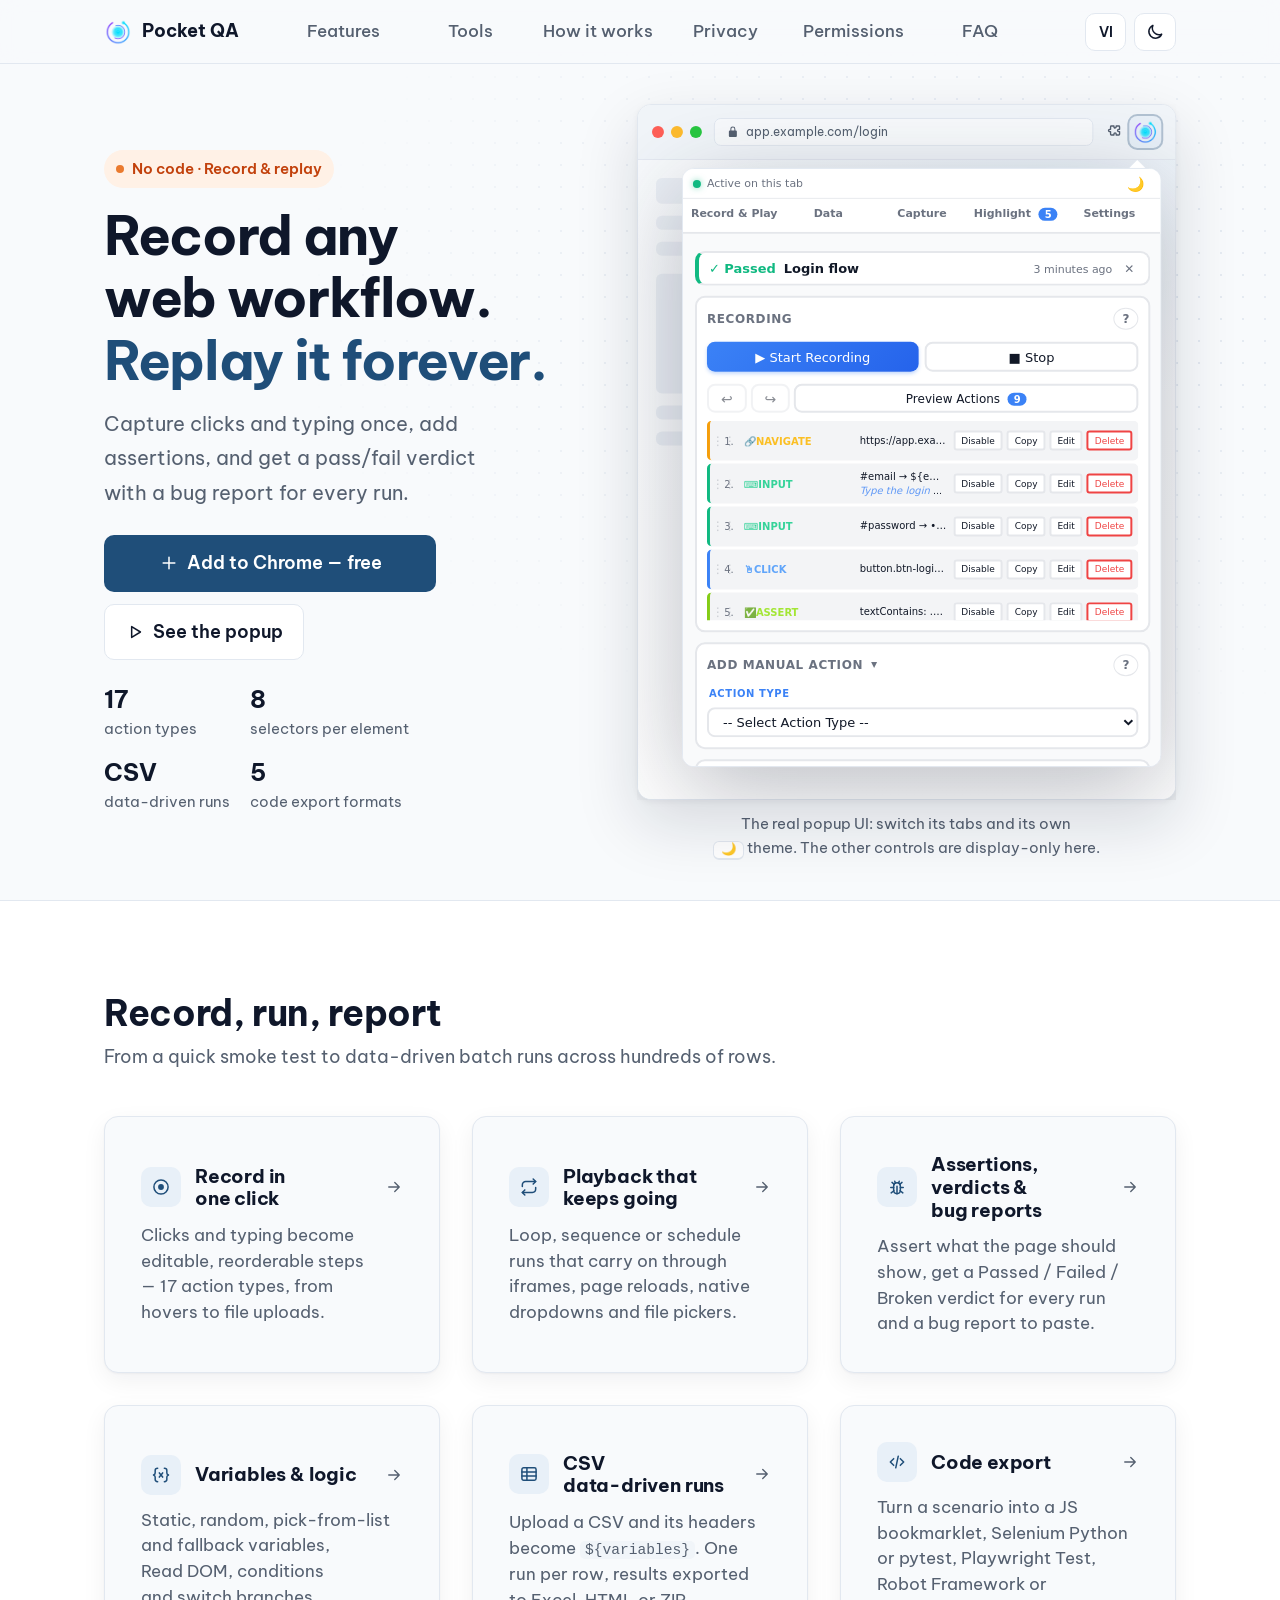
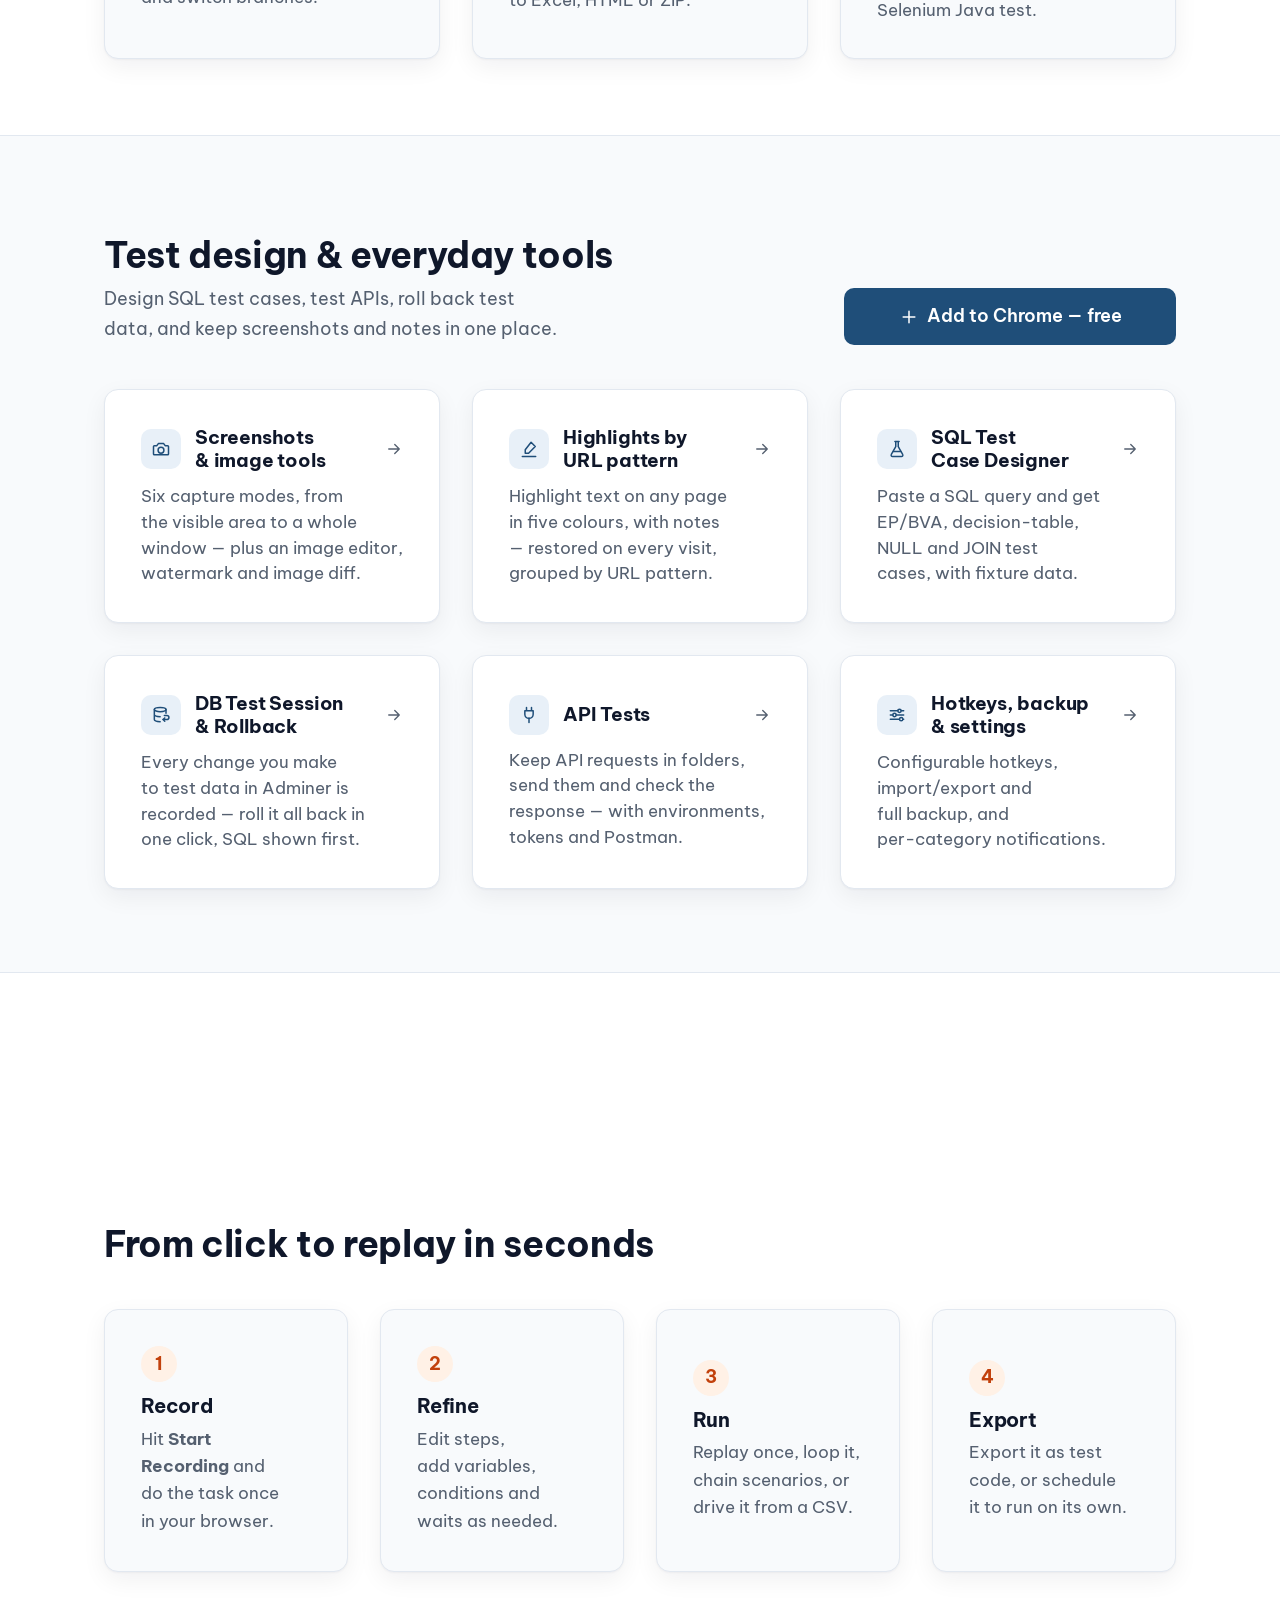
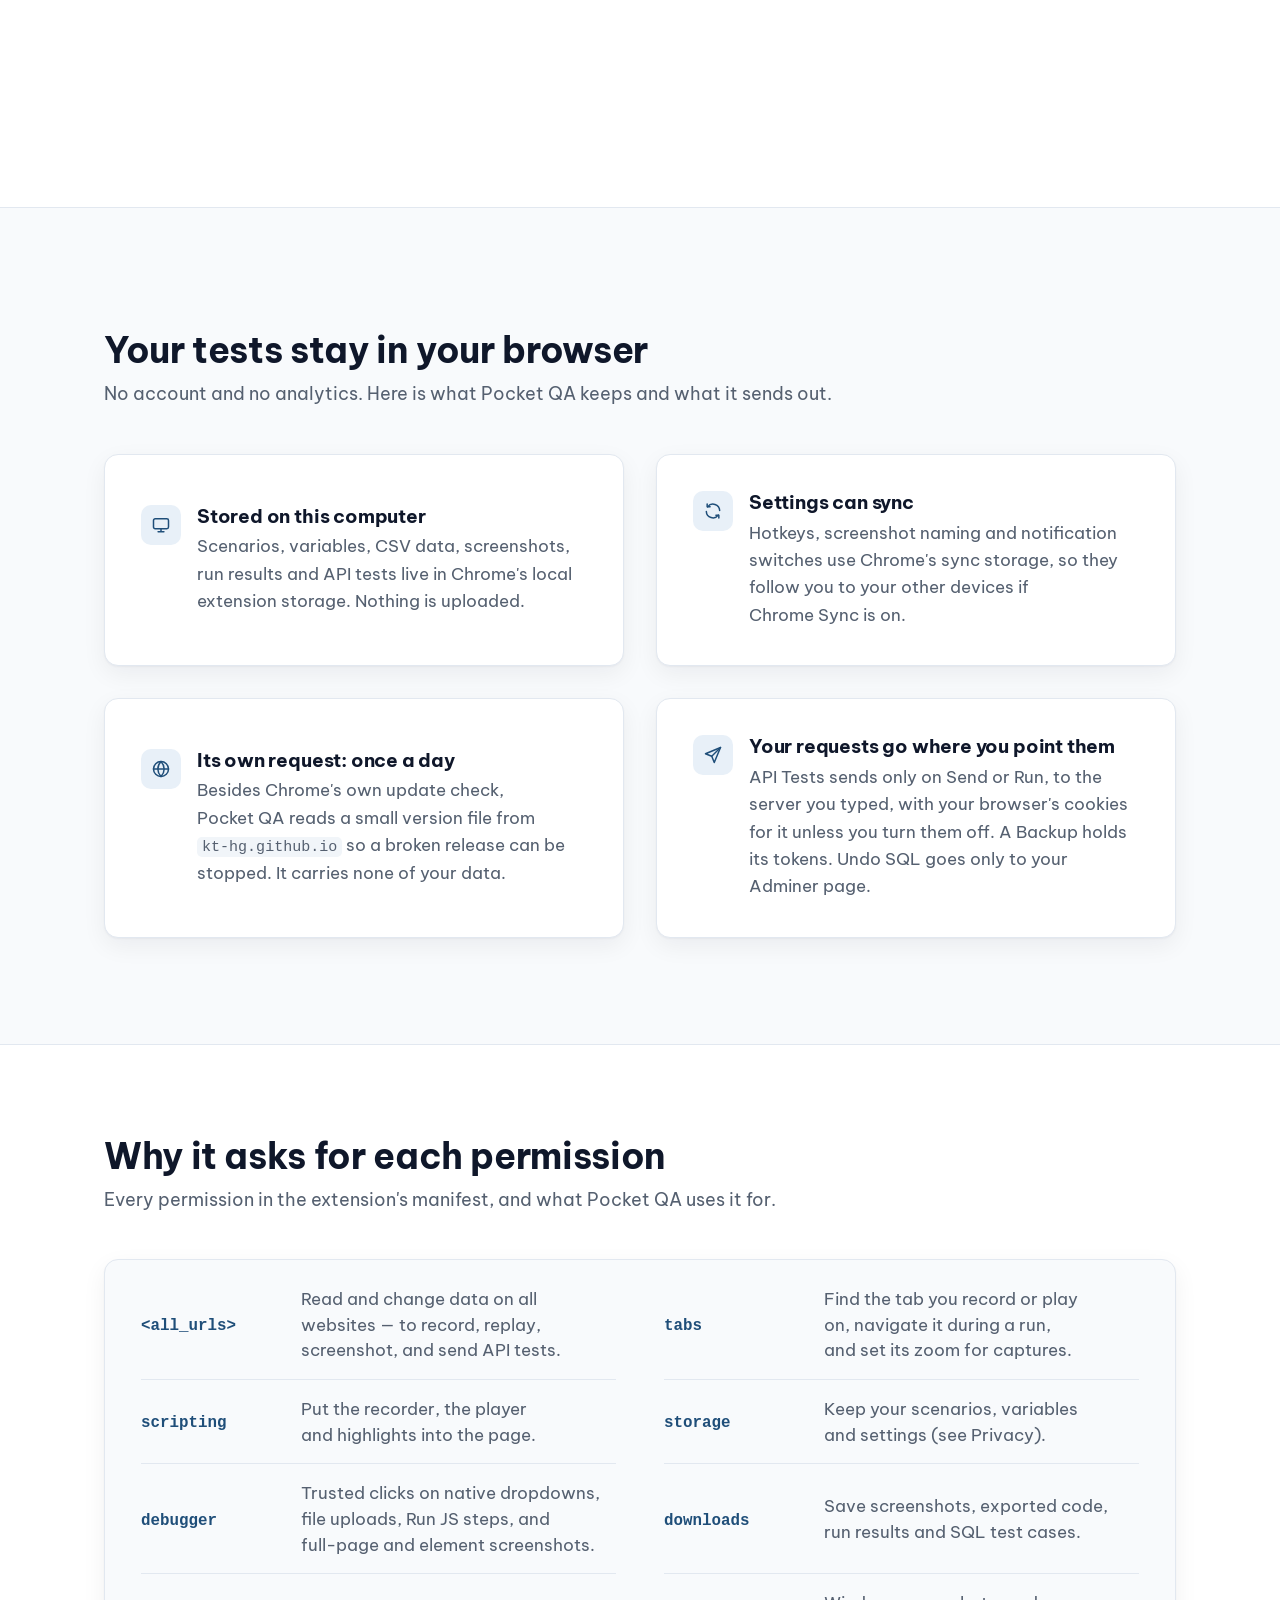
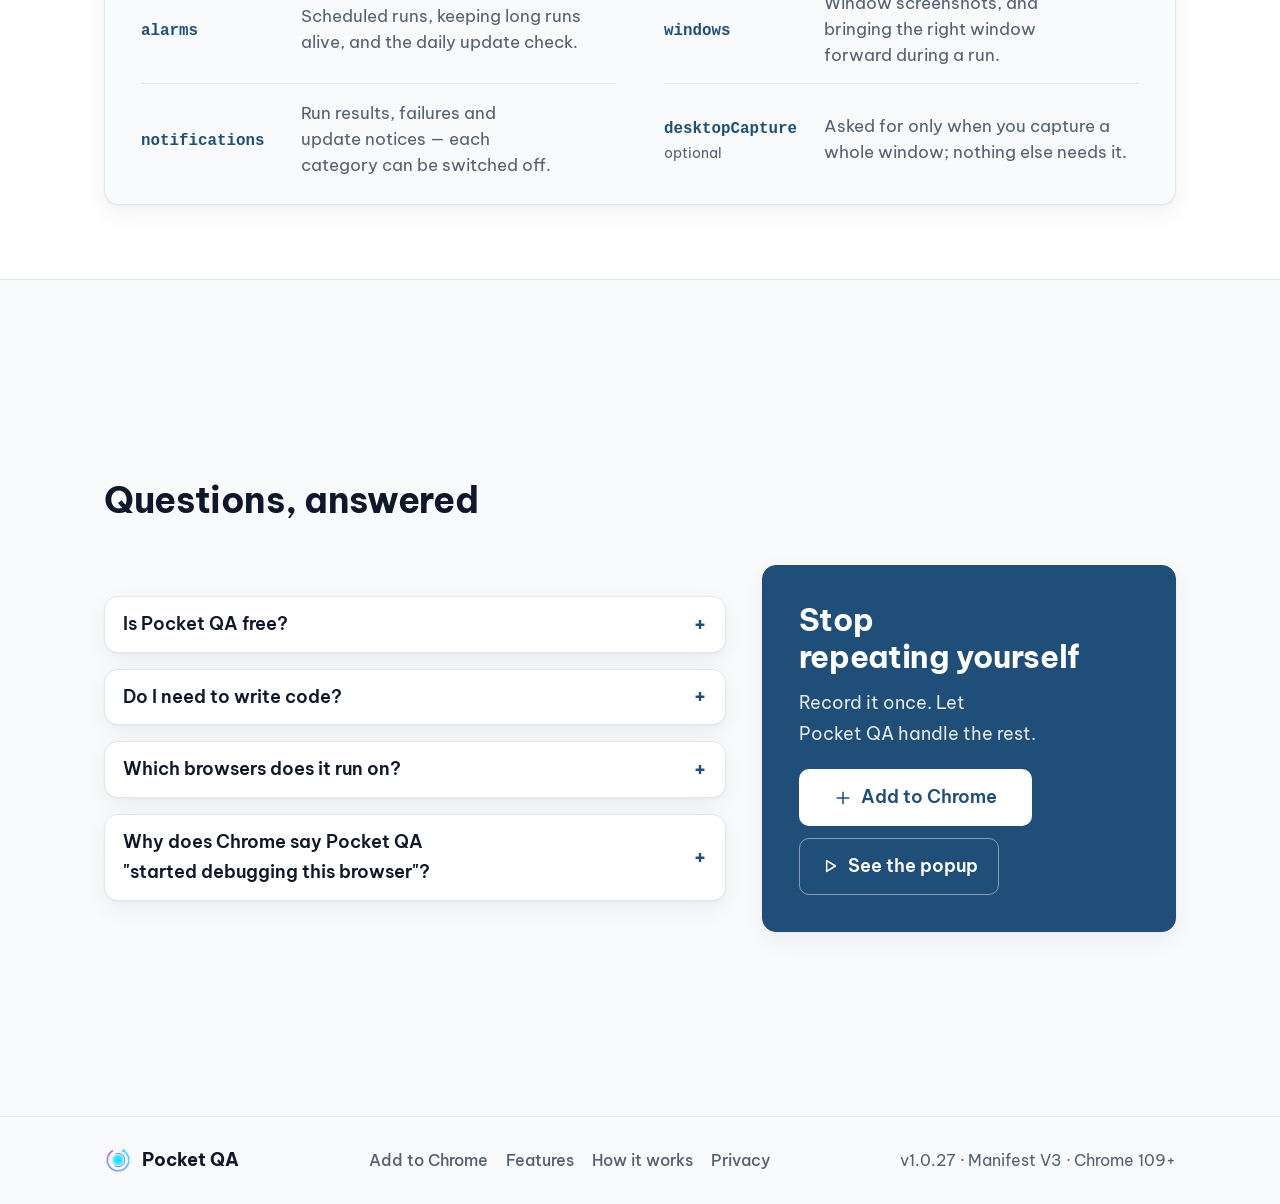
==== index.html @ a297f198 "feat: the API Tests page, its home card, and the popup with API Tests Ported from promo-api-tests (1" ====
<!DOCTYPE html>
<!--
  index.html — The promo landing page, in the portfolio's look (kt-hg.github.io), bilingual EN/VI.
  Styles and chrome: site.css / site.js (shared with feature.html). The popup is the REAL extension UI
  (popup-demo.html) in an iframe and is display-only: tabs and its own theme toggle work.
-->
<html lang="en" data-theme="light" data-title-vi="Pocket QA — Ghi lại thao tác web, không cần code">
<head>
<meta charset="utf-8">
<meta name="viewport" content="width=device-width, initial-scale=1">
<title>Pocket QA — Record web workflows, no code</title>
<meta name="description" content="Free Chrome extension to record &amp; replay web tests with no code: variables, CSV runs, assertions, API tests, and export to Selenium, Playwright, Robot or Java.">
<link rel="canonical" href="https://kt-hg.github.io/Promo--Pocket-QA/">
<link rel="icon" type="image/png" href="vendor/icon128.png">
<link rel="apple-touch-icon" href="vendor/icon128.png">
<meta name="theme-color" content="#f8fafc" media="(prefers-color-scheme: light)">
<meta name="theme-color" content="#0b1220" media="(prefers-color-scheme: dark)">
<!-- Link previews (Zalo, Slack, Facebook, X…). og-image.png is the hero at 1200×630 — re-capture it when the
     hero changes (see README). -->
<meta property="og:type" content="website">
<meta property="og:site_name" content="Pocket QA">
<meta property="og:url" content="https://kt-hg.github.io/Promo--Pocket-QA/">
<meta property="og:title" content="Pocket QA — Record web workflows, no code">
<meta property="og:description" content="Free Chrome extension to record &amp; replay web tests with no code: variables, CSV runs, assertions, API tests, and export to Selenium, Playwright, Robot or Java.">
<meta property="og:image" content="https://kt-hg.github.io/Promo--Pocket-QA/og-image.png">
<meta property="og:image:width" content="1200">
<meta property="og:image:height" content="630">
<meta property="og:image:alt" content="The Pocket QA landing page: Record any web workflow, replay it forever — beside the real extension popup.">
<meta name="twitter:card" content="summary_large_image">
<script type="application/ld+json">
  {
    "@context": "https://schema.org",
    "@type": "SoftwareApplication",
    "name": "Pocket QA",
    "description": "Free Chrome extension to record & replay web tests with no code: variables, CSV runs, assertions, and export to Selenium, Playwright, Robot or Java.",
    "url": "https://kt-hg.github.io/Promo--Pocket-QA/",
    "downloadUrl": "https://chromewebstore.google.com/detail/hghkokkjbpedgjbpohpkgmejkeobocam",
    "image": "https://kt-hg.github.io/Promo--Pocket-QA/og-image.png",
    "applicationCategory": "DeveloperApplication",
    "operatingSystem": "Chrome",
    "offers": { "@type": "Offer", "price": "0", "priceCurrency": "USD" }
  }
</script>
<link rel="preconnect" href="https://fonts.googleapis.com">
<link rel="preconnect" href="https://fonts.gstatic.com" crossorigin>
<link rel="stylesheet" href="https://fonts.googleapis.com/css2?family=Be+Vietnam+Pro:wght@400;500;600;700&amp;display=swap">
<script>
  // Runs before paint: language + theme, so there is no flash. Same storage keys as the portfolio
  // (same origin on GitHub Pages), so a choice made there carries over to this page; demoPageTheme is
  // the key the previous version of this page saved its theme under.
  (() => {
    const d = document.documentElement;
    const get = k => { try { return localStorage.getItem(k); } catch (e) { return null; } };
    d.classList.add('js');
    d.lang = get('lang') || (/^vi\b/i.test(navigator.language || '') ? 'vi' : 'en');
    d.dataset.theme = get('theme') || get('demoPageTheme') || (matchMedia('(prefers-color-scheme: dark)').matches ? 'dark' : 'light');
    const en = document.title;
    (window.syncTitle = () => { document.title = (d.lang === 'vi' && d.dataset.titleVi) || d.dataset.titleEn || en; })();
  })();
</script>
<link rel="stylesheet" href="site.css?v=2f638760">
</head>
<body>
<a class="skip" href="#main"><span lang="en">Skip to content</span><span lang="vi">Bỏ qua tới nội dung</span></a>

<header class="site-header">
  <nav class="container nav" aria-label="Main">
    <a class="brand" href="#top"><img src="vendor/icon128.png" alt="" width="28" height="28">Pocket QA</a>
    <ul class="nav-links" id="nav-links">
      <li><a href="#features"><span lang="en">Features</span><span lang="vi">Tính năng</span></a></li>
      <li><a href="#tools"><span lang="en">Tools</span><span lang="vi">Công cụ</span></a></li>
      <li><a href="#how"><span lang="en">How it works</span><span lang="vi">Cách dùng</span></a></li>
      <li><a href="#privacy"><span lang="en">Privacy</span><span lang="vi">Riêng tư</span></a></li>
      <li><a href="#permissions"><span lang="en">Permissions</span><span lang="vi">Quyền</span></a></li>
      <li><a href="#faq"><span lang="en">FAQ</span><span lang="vi">Hỏi đáp</span></a></li>
      <li class="nav-cta"><a href="https://chromewebstore.google.com/detail/hghkokkjbpedgjbpohpkgmejkeobocam" target="_blank" rel="noopener"><span lang="en">Add to Chrome</span><span lang="vi">Thêm vào Chrome</span></a></li>
    </ul>
    <div class="nav-tools">
      <button class="icon-btn js-only" id="lang-btn" type="button" aria-label="Switch language / Đổi ngôn ngữ">
        <span lang="en">VI</span><span lang="vi">EN</span>
      </button>
      <button class="icon-btn js-only" id="theme-btn" type="button" aria-label="Toggle dark mode / Đổi giao diện sáng tối">
        <svg class="i i-moon" viewBox="0 0 24 24" aria-hidden="true"><path d="M20 14.5A8 8 0 0 1 9.5 4a8 8 0 1 0 10.5 10.5z"/></svg>
        <svg class="i i-sun" viewBox="0 0 24 24" aria-hidden="true"><circle cx="12" cy="12" r="4"/><path d="M12 2v2M12 20v2M4.9 4.9l1.4 1.4M17.7 17.7l1.4 1.4M2 12h2M20 12h2M4.9 19.1l1.4-1.4M17.7 6.3l1.4-1.4"/></svg>
      </button>
      <button class="icon-btn menu-btn js-only" id="menu-btn" type="button" aria-label="Menu" aria-controls="nav-links" aria-expanded="false">
        <svg class="i" viewBox="0 0 24 24" aria-hidden="true"><path d="M4 7h16M4 12h16M4 17h16"/></svg>
      </button>
    </div>
  </nav>
</header>

<main id="main">

  <!-- ================= HERO ================= -->
  <section class="hero" id="top">
    <div class="container hero-grid">
      <div class="hero-copy">
        <span class="status"><span lang="en">No code · Record &amp; replay</span><span lang="vi">Không cần code · Ghi &amp; phát lại</span></span>
        <h1>
          <span lang="en"><span class="l">Record any web workflow.</span> <span class="l hl">Replay it&nbsp;forever.</span></span>
          <span lang="vi"><span class="l">Ghi lại mọi quy trình web.</span> <span class="l hl">Phát lại vô hạn.</span></span>
        </h1>
        <p class="lead">
          <span lang="en">Capture clicks and typing once, add assertions, and get a pass/fail verdict with a bug report for every run.</span>
          <span lang="vi">Thao tác một lần, thêm assertion, rồi nhận kết quả pass/fail kèm bug report cho mỗi lần chạy.</span>
        </p>
        <div class="cta">
          <a class="btn btn-primary" href="https://chromewebstore.google.com/detail/hghkokkjbpedgjbpohpkgmejkeobocam" target="_blank" rel="noopener">
            <svg class="i" viewBox="0 0 24 24" aria-hidden="true"><path d="M12 5v14M5 12h14"/></svg>
            <span lang="en">Add to Chrome — free</span><span lang="vi">Thêm vào Chrome — miễn phí</span>
          </a>
          <a class="btn btn-ghost" href="#demo">
            <svg class="i" viewBox="0 0 24 24" aria-hidden="true"><path d="M8 5.5v13l10.5-6.5z"/></svg>
            <span lang="en">See the popup</span><span lang="vi">Xem popup</span>
          </a>
        </div>
        <ul class="stats">
          <li><strong>17</strong><span lang="en">action types</span><span lang="vi">loại hành động</span></li>
          <li><strong>8</strong><span lang="en">selectors per element</span><span lang="vi">selector mỗi phần tử</span></li>
          <li><strong>CSV</strong><span lang="en"><span class="nw">data-driven</span> runs</span><span lang="vi">chạy theo dữ liệu</span></li>
          <li><strong>5</strong><span lang="en">code export formats</span><span lang="vi">định dạng xuất code</span></li>
        </ul>
      </div>

      <!-- #demo: "See the popup" lands here; on a phone it is a whole screen below the copy -->
      <div class="hero-demo" id="demo">
        <div class="mockup">
          <div class="browser">
            <div class="browser-bar">
              <div class="dots" aria-hidden="true"><span></span><span></span><span></span></div>
              <div class="url">
                <svg width="12" height="12" viewBox="0 0 24 24" fill="currentColor" aria-hidden="true"><path d="M12 1a5 5 0 0 0-5 5v3H6a2 2 0 0 0-2 2v9a2 2 0 0 0 2 2h12a2 2 0 0 0 2-2v-9a2 2 0 0 0-2-2h-1V6a5 5 0 0 0-5-5zm3 8H9V6a3 3 0 1 1 6 0z"/></svg>
                app.example.com/login
              </div>
              <div class="toolbar">
                <svg class="i" viewBox="0 0 24 24" aria-hidden="true"><path d="M8 4h3.5v1.2a1.5 1.5 0 0 0 3 0V4H18a1 1 0 0 1 1 1v3.5h-1.2a1.5 1.5 0 0 0 0 3H19V15a1 1 0 0 1-1 1h-3.5v-1.2a1.5 1.5 0 0 0-3 0V16H8a1 1 0 0 1-1-1v-3.5H5.8a1.5 1.5 0 0 1 0-3H7V5a1 1 0 0 1 1-1z"/></svg>
                <button class="ext-btn" id="extBtn" type="button" title="Pocket QA" aria-label="Open extension popup / Mở popup tiện ích">
                  <img src="vendor/icon128.png" alt="">
                </button>
              </div>
            </div>
            <div class="browser-view">
              <div class="skeleton" aria-hidden="true"><span></span><span></span><span></span><span></span><span></span><span></span></div>
              <div class="popup-anchor">
                <iframe class="popup-frame" id="popupFrame" src="popup-demo.html" title="Pocket QA — static popup preview" loading="eager"></iframe>
              </div>
            </div>
          </div>
        </div>
        <p class="demo-note">
          <span lang="en">The real popup UI: switch its tabs and its own <span class="kbd">🌙</span> theme. The other controls are display-only here.</span>
          <span lang="vi">Giao diện popup thật (bằng tiếng Anh): đổi được tab và nút <span class="kbd">🌙</span> của popup. Các nút khác ở đây chỉ để xem.</span>
          <a class="preview-full" href="popup-demo.html" target="_blank" rel="noopener"><span lang="en">Open full size ↗</span><span lang="vi">Xem cỡ thật ↗</span></a>
        </p>
      </div>
    </div>
  </section>

  <!-- ================= FEATURES ================= -->
  <section class="alt" id="features">
    <div class="container collapsible">
      <div class="section-head reveal">
        <h2 class="section-title"><span lang="en">Record, run, report</span><span lang="vi">Ghi, chạy, báo cáo</span></h2>
        <p class="section-sub more">
          <span lang="en">From a quick smoke test to <span class="nw">data-driven</span> batch runs across hundreds of rows.</span>
          <span lang="vi">Từ một lần smoke test nhanh đến chạy hàng loạt theo dữ liệu trên hàng trăm dòng.</span>
        </p>
      </div>
      <div class="cards">
        <a class="card feature reveal" href="feature.html?id=recording">
          <span class="ic"><svg class="i" viewBox="0 0 24 24" aria-hidden="true"><circle cx="12" cy="12" r="8.5"/><circle cx="12" cy="12" r="3.5" fill="currentColor" stroke="none"/></svg></span>
          <h3><span lang="en">Record in one click</span><span lang="vi">Ghi lại bằng một click</span></h3>
          <svg class="i go" viewBox="0 0 24 24" aria-hidden="true"><path d="M5 12h14M13 6l6 6-6 6"/></svg>
          <p class="more">
            <span lang="en">Clicks and typing become editable, reorderable steps — 17 action types, from hovers to file uploads.</span>
            <span lang="vi">Click và nhập liệu thành các bước sửa và sắp xếp lại được — 17 loại hành động, từ hover đến tải file.</span>
          </p>
        </a>
        <a class="card feature reveal" href="feature.html?id=playback">
          <span class="ic"><svg class="i" viewBox="0 0 24 24" aria-hidden="true"><path d="m17 2.5 3 3-3 3"/><path d="M4 11.5v-2a4 4 0 0 1 4-4h12"/><path d="m7 21.5-3-3 3-3"/><path d="M20 12.5v2a4 4 0 0 1-4 4H4"/></svg></span>
          <h3><span lang="en">Playback that keeps going</span><span lang="vi">Phát lại không đứt quãng</span></h3>
          <svg class="i go" viewBox="0 0 24 24" aria-hidden="true"><path d="M5 12h14M13 6l6 6-6 6"/></svg>
          <p class="more">
            <span lang="en">Loop, sequence or schedule runs that carry on through iframes, page reloads, native dropdowns and file pickers.</span>
            <span lang="vi">Chạy lặp, nối tiếp hoặc theo lịch, vẫn chạy tiếp qua iframe, tải lại trang, dropdown gốc và hộp chọn file.</span>
          </p>
        </a>
        <a class="card feature reveal" href="feature.html?id=run-results">
          <span class="ic"><svg class="i" viewBox="0 0 24 24" aria-hidden="true"><rect x="8" y="7" width="8" height="13" rx="4"/><path d="M12 11v9M8 12.5H4.5M19.5 12.5H16M8.3 16.5 5 19M15.7 16.5 19 19M8.8 9 6 6.5M15.2 9 18 6.5M10.2 7.4 9.3 5M13.8 7.4l.9-2.4"/></svg></span>
          <h3><span lang="en">Assertions, verdicts &amp; bug reports</span><span lang="vi">Assertion, kết quả &amp; bug report</span></h3>
          <svg class="i go" viewBox="0 0 24 24" aria-hidden="true"><path d="M5 12h14M13 6l6 6-6 6"/></svg>
          <p class="more">
            <span lang="en">Assert what the page should show, get a Passed / Failed / Broken verdict for every run and a bug report to paste.</span>
            <span lang="vi">Kiểm tra trang hiển thị đúng chưa, nhận kết quả Passed / Failed / Broken cho mỗi lần chạy và bug report sẵn để dán.</span>
          </p>
        </a>
        <a class="card feature reveal" href="feature.html?id=variables">
          <span class="ic"><svg class="i" viewBox="0 0 24 24" aria-hidden="true"><path d="M8 4c-1.7 0-3 .8-3 2.5v3c0 1-.8 2-2 2.5 1.2.5 2 1.5 2 2.5v3C5 19.2 6.3 20 8 20M16 4c1.7 0 3 .8 3 2.5v3c0 1 .8 2 2 2.5-1.2.5-2 1.5-2 2.5v3c0 1.7-1.3 2.5-3 2.5M10 9.5l4 5M14 9.5l-4 5"/></svg></span>
          <h3><span lang="en">Variables &amp; logic</span><span lang="vi">Biến &amp; logic</span></h3>
          <svg class="i go" viewBox="0 0 24 24" aria-hidden="true"><path d="M5 12h14M13 6l6 6-6 6"/></svg>
          <p class="more">
            <span lang="en">Static, random, <span class="nw">pick-from-list</span> and fallback variables, Read DOM, conditions and switch branches.</span>
            <span lang="vi">Biến tĩnh, ngẫu nhiên, chọn từ danh sách và dự phòng, Read DOM, điều kiện và rẽ nhánh switch.</span>
          </p>
        </a>
        <a class="card feature reveal" href="feature.html?id=csv">
          <span class="ic"><svg class="i" viewBox="0 0 24 24" aria-hidden="true"><rect x="3.5" y="4.5" width="17" height="15" rx="2"/><path d="M3.5 9.5h17M3.5 14.5h17M9.5 4.5v15"/></svg></span>
          <h3><span lang="en">CSV <span class="nw">data-driven</span>&nbsp;runs</span><span lang="vi">Chạy theo dữ liệu CSV</span></h3>
          <svg class="i go" viewBox="0 0 24 24" aria-hidden="true"><path d="M5 12h14M13 6l6 6-6 6"/></svg>
          <p class="more">
            <span lang="en">Upload a CSV and its headers become <code>${variables}</code>. One run per row, results exported to Excel, HTML or ZIP.</span>
            <span lang="vi">Tải CSV lên, tiêu đề cột thành <code>${variables}</code>. Mỗi dòng một lần chạy, kết quả xuất ra Excel, HTML hoặc ZIP.</span>
          </p>
        </a>
        <a class="card feature reveal" href="feature.html?id=export">
          <span class="ic"><svg class="i" viewBox="0 0 24 24" aria-hidden="true"><path d="m8 8-4 4 4 4M16 8l4 4-4 4M13.5 5l-3 14"/></svg></span>
          <h3><span lang="en">Code export</span><span lang="vi">Xuất code</span></h3>
          <svg class="i go" viewBox="0 0 24 24" aria-hidden="true"><path d="M5 12h14M13 6l6 6-6 6"/></svg>
          <p class="more">
            <span lang="en">Turn a scenario into a JS bookmarklet, Selenium&nbsp;Python or pytest, Playwright&nbsp;Test, Robot&nbsp;Framework or Selenium&nbsp;Java test.</span>
            <span lang="vi">Chuyển kịch bản thành JS bookmarklet, Selenium&nbsp;Python hoặc pytest, Playwright&nbsp;Test, Robot&nbsp;Framework hoặc Selenium&nbsp;Java.</span>
          </p>
        </a>
      </div>
      <button class="more-btn" type="button" aria-expanded="false"><span class="l-more"><span lang="en">Read more</span><span lang="vi">Xem thêm</span></span><span class="l-less"><span lang="en">Show less</span><span lang="vi">Thu gọn</span></span></button>
    </div>
  </section>

  <!-- ================= TOOLS ================= -->
  <section id="tools">
    <div class="container collapsible">
      <div class="section-head reveal">
        <h2 class="section-title"><span lang="en">Test design &amp; everyday tools</span><span lang="vi">Thiết kế test &amp; công cụ hằng ngày</span></h2>
        <p class="section-sub more">
          <span lang="en">Design SQL test cases, test APIs, roll back test data, and keep screenshots and notes in one place.</span>
          <span lang="vi">Thiết kế test case SQL, test API, hoàn tác dữ liệu test, giữ ảnh chụp và ghi chú ở cùng một nơi.</span>
        </p>
        <a class="btn btn-primary" href="https://chromewebstore.google.com/detail/hghkokkjbpedgjbpohpkgmejkeobocam" target="_blank" rel="noopener">
          <svg class="i" viewBox="0 0 24 24" aria-hidden="true"><path d="M12 5v14M5 12h14"/></svg>
          <span lang="en">Add to Chrome — free</span><span lang="vi">Thêm vào Chrome — miễn phí</span>
        </a>
      </div>
      <div class="cards">
        <a class="card feature reveal" href="feature.html?id=screenshots">
          <span class="ic"><svg class="i" viewBox="0 0 24 24" aria-hidden="true"><path d="M4 8h3l1.8-2.5h6.4L17 8h3a1 1 0 0 1 1 1v9a1 1 0 0 1-1 1H4a1 1 0 0 1-1-1V9a1 1 0 0 1 1-1z"/><circle cx="12" cy="13.5" r="3.5"/></svg></span>
          <h3><span lang="en">Screenshots &amp; image tools</span><span lang="vi">Ảnh chụp &amp; công cụ ảnh</span></h3>
          <svg class="i go" viewBox="0 0 24 24" aria-hidden="true"><path d="M5 12h14M13 6l6 6-6 6"/></svg>
          <p class="more">
            <span lang="en">Six capture modes, from the visible area to a whole window — plus an image editor, watermark and image diff.</span>
            <span lang="vi">Sáu chế độ chụp, từ vùng đang thấy đến cả cửa sổ — kèm trình sửa ảnh, watermark và so sánh ảnh.</span>
          </p>
        </a>
        <a class="card feature reveal" href="feature.html?id=highlights">
          <span class="ic"><svg class="i" viewBox="0 0 24 24" aria-hidden="true"><path d="m14.5 4 5 5-8 8h-4v-4z"/><path d="M4 21h16"/></svg></span>
          <h3><span lang="en">Highlights by URL pattern</span><span lang="vi">Đánh dấu theo mẫu URL</span></h3>
          <svg class="i go" viewBox="0 0 24 24" aria-hidden="true"><path d="M5 12h14M13 6l6 6-6 6"/></svg>
          <p class="more">
            <span lang="en">Highlight text on any page in five colours, with notes — restored on every visit, grouped by URL pattern.</span>
            <span lang="vi">Tô sáng chữ trên mọi trang với 5 màu, kèm ghi chú — tự hiện lại mỗi lần truy cập, gom theo mẫu URL.</span>
          </p>
        </a>
        <a class="card feature reveal" href="feature.html?id=sql-test-designer">
          <span class="ic"><svg class="i" viewBox="0 0 24 24" aria-hidden="true"><path d="M9.5 3h5M10.5 3v6.2L5.2 18.4A1.7 1.7 0 0 0 6.7 21h10.6a1.7 1.7 0 0 0 1.5-2.6L13.5 9.2V3"/><path d="M7.6 15h8.8"/></svg></span>
          <h3>SQL Test Case Designer</h3>
          <svg class="i go" viewBox="0 0 24 24" aria-hidden="true"><path d="M5 12h14M13 6l6 6-6 6"/></svg>
          <p class="more">
            <span lang="en">Paste a SQL query and get EP/BVA, <span class="nw">decision-table</span>, NULL and JOIN test cases, with fixture data.</span>
            <span lang="vi">Dán câu SQL để nhận test case EP/BVA, bảng quyết định, NULL và JOIN, kèm dữ liệu mẫu.</span>
          </p>
        </a>
        <a class="card feature reveal" href="feature.html?id=db-test-session">
          <span class="ic"><svg class="i" viewBox="0 0 24 24" aria-hidden="true"><ellipse cx="11" cy="5.5" rx="7" ry="2.5"/><path d="M4 5.5v12c0 1.4 3.1 2.5 7 2.5M18 5.5V10M4 11.5c0 1.4 3.1 2.5 7 2.5"/><path d="M14.5 17.5H19a2.5 2.5 0 0 0 0-5h-3"/><path d="m16.5 15.5-2 2 2 2"/></svg></span>
          <h3>DB Test Session &amp; Rollback</h3>
          <svg class="i go" viewBox="0 0 24 24" aria-hidden="true"><path d="M5 12h14M13 6l6 6-6 6"/></svg>
          <p class="more">
            <span lang="en">Every change you make to test data in Adminer is recorded — roll it all back in one click, SQL shown first.</span>
            <span lang="vi">Mọi thay đổi dữ liệu test trong Adminer đều được ghi lại — hoàn tác hết bằng một click, xem trước câu SQL.</span>
          </p>
        </a>
        <a class="card feature reveal" href="feature.html?id=api-tests">
          <span class="ic"><svg class="i" viewBox="0 0 24 24" aria-hidden="true"><path d="M9 3v4M15 3v4M7 7h10v4a5 5 0 0 1-10 0z"/><path d="M12 16v5"/></svg></span>
          <h3>API Tests</h3>
          <svg class="i go" viewBox="0 0 24 24" aria-hidden="true"><path d="M5 12h14M13 6l6 6-6 6"/></svg>
          <p class="more">
            <span lang="en">Keep API requests in folders, send them and check the response — with environments, tokens and Postman.</span>
            <span lang="vi">Lưu request API theo thư mục, gửi đi và kiểm tra response — có môi trường, token và Postman.</span>
          </p>
        </a>
        <a class="card feature reveal" href="feature.html?id=settings">
          <span class="ic"><svg class="i" viewBox="0 0 24 24" aria-hidden="true"><path d="M4 7h9M17 7h3M4 12h3M11 12h9M4 17h11M19 17h1"/><circle cx="15" cy="7" r="2"/><circle cx="9" cy="12" r="2"/><circle cx="17" cy="17" r="2"/></svg></span>
          <h3><span lang="en">Hotkeys, backup &amp; settings</span><span lang="vi">Phím tắt, sao lưu &amp; cài đặt</span></h3>
          <svg class="i go" viewBox="0 0 24 24" aria-hidden="true"><path d="M5 12h14M13 6l6 6-6 6"/></svg>
          <p class="more">
            <span lang="en">Configurable hotkeys, import/export and full backup, and <span class="nw">per-category</span> notifications.</span>
            <span lang="vi">Phím tắt tuỳ chỉnh, nhập/xuất và sao lưu toàn bộ, thông báo bật/tắt theo từng loại.</span>
          </p>
        </a>
      </div>
      <button class="more-btn" type="button" aria-expanded="false"><span class="l-more"><span lang="en">Read more</span><span lang="vi">Xem thêm</span></span><span class="l-less"><span lang="en">Show less</span><span lang="vi">Thu gọn</span></span></button>
    </div>
  </section>

  <!-- ================= HOW IT WORKS ================= -->
  <section class="alt" id="how">
    <div class="container">
      <div class="section-head reveal">
        <h2 class="section-title"><span lang="en">From click to replay in seconds</span><span lang="vi">Từ click đến phát lại trong vài giây</span></h2>
      </div>
      <ol class="steps">
        <li class="card step reveal">
          <span class="step-num">1</span>
          <h3><span lang="en">Record</span><span lang="vi">Ghi lại</span></h3>
          <p><span lang="en">Hit <b>Start Recording</b> and do the task once in your browser.</span><span lang="vi">Bấm <b>Start Recording</b> và làm thao tác một lần trên trình duyệt.</span></p>
        </li>
        <li class="card step reveal">
          <span class="step-num">2</span>
          <h3><span lang="en">Refine</span><span lang="vi">Tinh chỉnh</span></h3>
          <p><span lang="en">Edit steps, add variables, conditions and waits as needed.</span><span lang="vi">Sửa bước, thêm biến, điều kiện và thời gian chờ khi cần.</span></p>
        </li>
        <li class="card step reveal">
          <span class="step-num">3</span>
          <h3><span lang="en">Run</span><span lang="vi">Chạy</span></h3>
          <p><span lang="en">Replay once, loop it, chain scenarios, or drive it from a CSV.</span><span lang="vi">Phát lại một lần, chạy lặp, nối các kịch bản hoặc chạy theo file CSV.</span></p>
        </li>
        <li class="card step reveal">
          <span class="step-num">4</span>
          <h3><span lang="en">Export</span><span lang="vi">Xuất</span></h3>
          <p><span lang="en">Export it as test code, or schedule it to run on its own.</span><span lang="vi">Xuất thành code test, hoặc hẹn lịch để tự chạy.</span></p>
        </li>
      </ol>
    </div>
  </section>

  <!-- ================= PRIVACY =================
       Every claim here was checked against the extension source (v1.0.27 as on the store, e98ed43):
       storage areas, the one request it makes on its own (bg/remote-config.js), API Tests' requests
       (shared/api-request.js, apicases/, help card "apicases"), and each manifest permission's API calls.
       Claims copied as they are (wording trimmed in places so a row fits on 2 lines); re-check after a
       permission change. The Origin header and tokens shown in the Environments dialog belong on the API Tests
       page's notes — four cards are what fits one screen here. -->
  <section id="privacy">
    <div class="container collapsible">
      <div class="section-head reveal">
        <h2 class="section-title"><span lang="en">Your tests stay in your browser</span><span lang="vi">Dữ liệu test ở lại trong trình duyệt của bạn</span></h2>
        <p class="section-sub">
          <span lang="en">No account and no analytics. Here is what Pocket&nbsp;QA keeps and what it sends out.</span>
          <span lang="vi">Không tài khoản, không analytics. Đây là những gì Pocket&nbsp;QA lưu và những gì nó gửi đi.</span>
        </p>
      </div>
      <div class="grid-2">
        <article class="card info reveal">
          <span class="ic"><svg class="i" viewBox="0 0 24 24" aria-hidden="true"><rect x="3" y="4.5" width="18" height="12" rx="2"/><path d="M8.5 20h7M12 16.5V20"/></svg></span>
          <h3><span lang="en">Stored on this computer</span><span lang="vi">Lưu trên máy này</span></h3>
          <p class="more">
            <span lang="en">Scenarios, variables, CSV data, screenshots, run results and API tests live in Chrome's local extension storage. Nothing is uploaded.</span>
            <span lang="vi">Kịch bản, biến, dữ liệu CSV, ảnh chụp, kết quả chạy và API test nằm trong bộ nhớ cục bộ của tiện ích trên Chrome. Không có gì được tải lên.</span>
          </p>
        </article>
        <article class="card info reveal">
          <span class="ic"><svg class="i" viewBox="0 0 24 24" aria-hidden="true"><path d="M20 11.5A8 8 0 0 0 5.6 7M4 12.5A8 8 0 0 0 18.4 17"/><path d="M5 3.5V7h3.5M19 20.5V17h-3.5"/></svg></span>
          <h3><span lang="en">Settings can sync</span><span lang="vi">Cài đặt có thể đồng bộ</span></h3>
          <p class="more">
            <span lang="en">Hotkeys, screenshot naming and notification switches use Chrome's sync storage, so they follow you to your other devices if Chrome&nbsp;Sync is on.</span>
            <span lang="vi">Phím tắt, cách đặt tên ảnh chụp và các công tắc thông báo dùng bộ nhớ đồng bộ của Chrome, nên theo bạn sang thiết bị khác nếu bật Chrome&nbsp;Sync.</span>
          </p>
        </article>
        <article class="card info reveal">
          <span class="ic"><svg class="i" viewBox="0 0 24 24" aria-hidden="true"><circle cx="12" cy="12" r="9"/><path d="M3 12h18M12 3c2.5 2.7 3.8 5.7 3.8 9s-1.3 6.3-3.8 9c-2.5-2.7-3.8-5.7-3.8-9S9.5 5.7 12 3z"/></svg></span>
          <h3><span lang="en">Its own request: once a day</span><span lang="vi">Tự gửi một yêu cầu mỗi ngày</span></h3>
          <p class="more">
            <span lang="en">Besides Chrome's own update check, Pocket&nbsp;QA reads a small version file from <code class="nw">kt-hg.github.io</code> so a broken release can be stopped. It carries none of your data.</span>
            <span lang="vi">Ngoài lần kiểm tra cập nhật của chính Chrome, Pocket&nbsp;QA đọc một file phiên bản nhỏ từ <code class="nw">kt-hg.github.io</code> để có thể dừng một bản phát hành lỗi. Yêu cầu này không mang dữ liệu nào của bạn.</span>
          </p>
        </article>
        <article class="card info reveal">
          <span class="ic"><svg class="i" viewBox="0 0 24 24" aria-hidden="true"><path d="M21 3 3 10.5l7.5 3L13.5 21z"/><path d="M10.5 13.5 21 3"/></svg></span>
          <h3><span lang="en">Your requests go where you point them</span><span lang="vi">Request của bạn chỉ đi tới nơi bạn chỉ định</span></h3>
          <p class="more">
            <span lang="en">API Tests sends only on Send or Run, to the server you typed, with your browser's cookies for it unless you turn them off. A Backup holds its tokens. Undo SQL goes only to your Adminer page.</span>
            <span lang="vi">API Tests chỉ gửi khi bạn bấm Send hoặc Run, tới đúng server bạn ghi, kèm cookie của trình duyệt trừ khi bạn tắt. Backup chứa cả token. SQL hoàn tác chỉ tới trang Adminer của bạn.</span>
          </p>
        </article>
      </div>
      <button class="more-btn" type="button" aria-expanded="false"><span class="l-more"><span lang="en">Read more</span><span lang="vi">Xem thêm</span></span><span class="l-less"><span lang="en">Show less</span><span lang="vi">Thu gọn</span></span></button>
    </div>
  </section>

  <!-- ================= PERMISSIONS (manifest.json, v1.0.27) ================= -->
  <section class="alt" id="permissions">
    <div class="container collapsible">
      <div class="section-head reveal">
        <h2 class="section-title"><span lang="en">Why it asks for each permission</span><span lang="vi">Vì sao cần từng quyền</span></h2>
        <p class="section-sub more">
          <span lang="en">Every permission in the extension's manifest, and what Pocket&nbsp;QA uses it for.</span>
          <span lang="vi">Mọi quyền khai báo trong manifest của tiện ích và Pocket&nbsp;QA dùng chúng vào việc gì.</span>
        </p>
      </div>
      <dl class="card perms reveal">
        <div class="perm">
          <dt><code>&lt;all_urls&gt;</code></dt>
          <dd><span lang="en">Read and change data on all websites — to record, replay, screenshot, and send API tests.</span><span lang="vi">Đọc và thay đổi dữ liệu trên mọi trang web — để ghi, phát lại, chụp ảnh và gửi API test.</span></dd>
        </div>
        <div class="perm">
          <dt><code>tabs</code></dt>
          <dd><span lang="en">Find the tab you record or play on, navigate it during a run, and set its zoom for captures.</span><span lang="vi">Tìm tab đang ghi hoặc đang phát lại, chuyển trang trong lúc chạy và đặt mức zoom khi chụp.</span></dd>
        </div>
        <div class="perm">
          <dt><code>scripting</code></dt>
          <dd><span lang="en">Put the recorder, the player and highlights into the page.</span><span lang="vi">Đưa bộ ghi, bộ phát lại và phần đánh dấu vào trang.</span></dd>
        </div>
        <div class="perm more">
          <dt><code>storage</code></dt>
          <dd><span lang="en">Keep your scenarios, variables and settings (see Privacy).</span><span lang="vi">Lưu kịch bản, biến và cài đặt (xem phần Riêng tư).</span></dd>
        </div>
        <div class="perm more">
          <dt><code>debugger</code></dt>
          <dd><span lang="en">Trusted clicks on native dropdowns, file uploads, Run JS steps, and <span class="nw">full-page</span> and element screenshots.</span><span lang="vi">Click tin cậy trên dropdown gốc, tải file lên, bước Run JS, chụp cả trang và chụp phần tử.</span></dd>
        </div>
        <div class="perm more">
          <dt><code>downloads</code></dt>
          <dd><span lang="en">Save screenshots, exported code, run results and SQL test cases.</span><span lang="vi">Lưu ảnh chụp, code đã xuất, kết quả chạy và test case SQL.</span></dd>
        </div>
        <div class="perm more">
          <dt><code>alarms</code></dt>
          <dd><span lang="en">Scheduled runs, keeping long runs alive, and the daily update check.</span><span lang="vi">Chạy theo lịch, giữ cho lần chạy dài không bị dừng và kiểm tra cập nhật hằng ngày.</span></dd>
        </div>
        <div class="perm more">
          <dt><code>windows</code></dt>
          <dd><span lang="en">Window screenshots, and bringing the right window forward during a run.</span><span lang="vi">Chụp cửa sổ và đưa đúng cửa sổ lên trước trong lúc chạy.</span></dd>
        </div>
        <div class="perm more">
          <dt><code>notifications</code></dt>
          <dd><span lang="en">Run results, failures and update notices — each category can be switched off.</span><span lang="vi">Thông báo kết quả, lỗi và cập nhật — tắt được từng loại.</span></dd>
        </div>
        <div class="perm more">
          <dt><code>desktopCapture</code><small><span lang="en">optional</span><span lang="vi">tuỳ chọn</span></small></dt>
          <dd><span lang="en">Asked for only when you capture a whole window; nothing else needs it.</span><span lang="vi">Chỉ hỏi khi bạn chụp cả cửa sổ; không tính năng nào khác cần đến.</span></dd>
        </div>
      </dl>
      <button class="more-btn" type="button" aria-expanded="false"><span class="l-more"><span lang="en">Read more</span><span lang="vi">Xem thêm</span></span><span class="l-less"><span lang="en">Show less</span><span lang="vi">Thu gọn</span></span></button>
    </div>
  </section>

  <!-- ================= FAQ + CTA ================= -->
  <section id="faq">
    <div class="container">
      <div class="section-head reveal">
        <h2 class="section-title"><span lang="en">Questions, answered</span><span lang="vi">Câu hỏi thường gặp</span></h2>
      </div>
      <div class="faq-grid">
        <div class="faq reveal">
          <details>
            <summary><span lang="en">Is Pocket&nbsp;QA free?</span><span lang="vi">Pocket&nbsp;QA có miễn phí không?</span></summary>
            <p><span lang="en">Yes, completely — no paid tier and no account.</span><span lang="vi">Có, hoàn toàn miễn phí — không có gói trả phí, không cần tài khoản.</span></p>
          </details>
          <details>
            <summary><span lang="en">Do I need to write code?</span><span lang="vi">Có cần biết viết code không?</span></summary>
            <p><span lang="en">No. Record a flow once and replay it from the popup. Code export is there for when you want the same test in Selenium, Playwright, Robot&nbsp;Framework or Java.</span><span lang="vi">Không. Ghi lại một luồng một lần rồi phát lại từ popup. Tính năng xuất code dành cho khi bạn muốn có cùng bài test đó trong Selenium, Playwright, Robot&nbsp;Framework hoặc Java.</span></p>
          </details>
          <details>
            <summary><span lang="en">Which browsers does it run on?</span><span lang="vi">Chạy trên trình duyệt nào?</span></summary>
            <p><span lang="en">Chrome&nbsp;109 or newer.</span><span lang="vi">Chrome&nbsp;109 trở lên.</span></p>
          </details>
          <details>
            <summary><span lang="en">Why does Chrome say Pocket&nbsp;QA "started debugging this browser"?</span><span lang="vi">Vì sao Chrome báo Pocket&nbsp;QA đang gỡ lỗi (debug) trình duyệt?</span></summary>
            <p><span lang="en">Chrome shows that bar whenever an extension uses its debugger API, which Pocket&nbsp;QA does for the steps listed under <code>debugger</code> above. It detaches when the run ends, and the bar goes away.</span><span lang="vi">Chrome hiện thanh báo đó mỗi khi một tiện ích dùng debugger API; Pocket&nbsp;QA dùng nó cho các bước nêu ở quyền <code>debugger</code> phía trên. Khi lần chạy kết thúc, tiện ích ngắt kết nối và thanh báo biến mất.</span></p>
          </details>
        </div>
        <aside class="card cta-card reveal">
          <h3><span lang="en">Stop repeating&nbsp;yourself</span><span lang="vi">Không còn làm đi làm lại</span></h3>
          <p><span lang="en">Record it once. Let Pocket&nbsp;QA handle the rest.</span><span lang="vi">Ghi lại một lần, phần còn lại để Pocket&nbsp;QA lo.</span></p>
          <div class="cta">
            <a class="btn btn-primary" href="https://chromewebstore.google.com/detail/hghkokkjbpedgjbpohpkgmejkeobocam" target="_blank" rel="noopener">
              <svg class="i" viewBox="0 0 24 24" aria-hidden="true"><path d="M12 5v14M5 12h14"/></svg>
              <span lang="en">Add to Chrome</span><span lang="vi">Thêm vào Chrome</span>
            </a>
            <a class="btn btn-ghost" href="#demo">
              <svg class="i" viewBox="0 0 24 24" aria-hidden="true"><path d="M8 5.5v13l10.5-6.5z"/></svg>
              <span lang="en">See the popup</span><span lang="vi">Xem popup</span>
            </a>
          </div>
        </aside>
      </div>
    </div>
  </section>
</main>

<footer>
  <div class="container">
    <a class="brand" href="#top"><img src="vendor/icon128.png" alt="" width="28" height="28">Pocket QA</a>
    <nav aria-label="Footer">
      <a href="https://chromewebstore.google.com/detail/hghkokkjbpedgjbpohpkgmejkeobocam" target="_blank" rel="noopener"><span lang="en">Add to Chrome</span><span lang="vi">Thêm vào Chrome</span></a>
      <a href="#features"><span lang="en">Features</span><span lang="vi">Tính năng</span></a>
      <a href="#how"><span lang="en">How it works</span><span lang="vi">Cách dùng</span></a>
      <a href="#privacy"><span lang="en">Privacy</span><span lang="vi">Riêng tư</span></a>
    </nav>
    <span>v<span id="extVersion">1.0.27</span> · Manifest&nbsp;V3 · Chrome&nbsp;109+</span>
  </div>
</footer>

<script src="site.js?v=c0071d20"></script>
<script src="store-version.js?v=f9330233"></script>
</body>
</html>
---- site.css ----
/**
 * site.css — Pocket QA promo (index.html + feature.html).
 * Tokens, type scale and spacing are the portfolio's (kt-hg.github.io), so a visitor coming
 * from its "Demo" link stays on the same site visually. Layout follows the portfolio's UI
 * rules: one section = one screen (index only), nothing moves on a language switch, grids
 * rather than flex-wrap for anything that must line up.
 */

:root {
  --bg: #f8fafc;
  --surface: #ffffff;
  --surface-2: #f1f5f9;
  --text: #0f172a;
  --muted: #556070;
  --border: #e2e8f0;
  --primary: #1f4e79;
  --primary-ink: #ffffff;
  --primary-soft: #e8f0f8;
  --accent: #c2410c;
  --accent-fill: #ea7a2e;
  --accent-soft: #fff1e6;
  --shadow: 0 1px 2px rgba(15, 23, 42, .04), 0 8px 24px rgba(15, 23, 42, .06);
  --shadow-lg: 0 2px 6px rgba(15, 23, 42, .05), 0 24px 64px rgba(15, 23, 42, .14);
  --radius: 14px;
  --header-h: 64px;
  --sy: 0px;
  --hero-py: clamp(20px, min(3.5vw, 5vh), 40px);   /* shorter on short screens, so the popup can stay bigger */
  color-scheme: light;
}
@media (prefers-color-scheme: dark) {
  :root:not([data-theme="light"]) {
    --bg: #0b1220; --surface: #111a2d; --surface-2: #17223a; --text: #e6ebf3; --muted: #9ba7b9;
    --border: #24314b; --primary: #8fbbe9; --primary-ink: #0b1220; --primary-soft: rgba(143, 187, 233, .12);
    --accent: #fb923c; --accent-fill: #fb923c; --accent-soft: rgba(251, 146, 60, .12);
    --shadow: 0 1px 2px rgba(0, 0, 0, .3), 0 8px 24px rgba(0, 0, 0, .25);
    --shadow-lg: 0 2px 6px rgba(0, 0, 0, .3), 0 24px 64px rgba(0, 0, 0, .5);
    color-scheme: dark;
  }
}
:root[data-theme="dark"] {
  --bg: #0b1220; --surface: #111a2d; --surface-2: #17223a; --text: #e6ebf3; --muted: #9ba7b9;
  --border: #24314b; --primary: #8fbbe9; --primary-ink: #0b1220; --primary-soft: rgba(143, 187, 233, .12);
  --accent: #fb923c; --accent-fill: #fb923c; --accent-soft: rgba(251, 146, 60, .12);
  --shadow: 0 1px 2px rgba(0, 0, 0, .3), 0 8px 24px rgba(0, 0, 0, .25);
  --shadow-lg: 0 2px 6px rgba(0, 0, 0, .3), 0 24px 64px rgba(0, 0, 0, .5);
  color-scheme: dark;
}

/* Taller desktop screens: text and vertical rhythm grow so content fills the screen instead of leaving it empty */
@media (min-width: 1024px) {
  html { font-size: clamp(100%, calc(100% + (100vh - 700px) / 60), 112.5%); }
  :root { --sy: clamp(0px, calc((100vh - 700px) / 4), 48px); }
}

/* Bilingual: every text exists as lang="en" + lang="vi"; show only the active one */
html[lang="en"] body [lang="vi"],
html[lang="vi"] body [lang="en"] { display: none !important; }

*, *::before, *::after { box-sizing: border-box; }
html { scroll-behavior: smooth; -webkit-text-size-adjust: 100%; }
body {
  margin: 0;
  background: var(--bg);
  color: var(--text);
  font: 400 1rem/1.7 "Be Vietnam Pro", system-ui, -apple-system, "Segoe UI", Roboto, Arial, sans-serif;
  -webkit-font-smoothing: antialiased;
  text-wrap: pretty;   /* no one-word last line; browsers without it wrap as before */
  transition: background-color .2s, color .2s;
}
.nw { white-space: nowrap; }   /* keeps a hyphenated word like "drag-and-drop" from breaking at its hyphen */
h1, h2, h3 { margin: 0; line-height: 1.2; letter-spacing: -.01em; }
/* Short texts (≤ 6 lines): even lines. `pretty` still left one-word last lines here in Chrome 152 — in two-line
   card titles and card texts — so these balance instead. Not for anything that can run past 6 lines on a phone:
   Chrome stops balancing there and falls back to plain wrapping, losing `pretty` too. */
h1, h2, h3, summary, .lead, .section-sub, .feature p, .step p, .perm dd, .demo-note, .cta-card p, td, th, .stats li > span { text-wrap: balance; }
p { margin: 0; }
a { color: var(--primary); }
:focus-visible { outline: 2px solid var(--accent-fill); outline-offset: 3px; border-radius: 6px; }
code {
  font: 500 .88em/1.5 ui-monospace, "Cascadia Code", Consolas, Menlo, monospace;
  padding: 1px 5px; border-radius: 5px; background: var(--surface-2); overflow-wrap: anywhere;
}
.kbd {
  font: 500 .8em/1.4 ui-monospace, Consolas, Menlo, monospace; white-space: nowrap;
  padding: 1px 7px; border: 1px solid var(--border); border-bottom-width: 2px; border-radius: 6px; background: var(--surface); color: var(--text);
}

.container { width: 100%; max-width: 1120px; margin-inline: auto; padding-inline: 16px; }
@media (min-width: 640px) { .container { padding-inline: 24px; } }

.skip { position: absolute; left: -999px; top: 12px; z-index: 100; background: var(--surface); color: var(--text); padding: 8px 14px; border-radius: 8px; }
.skip:focus { left: 16px; }

.i { width: 20px; height: 20px; flex: none; fill: none; stroke: currentColor; stroke-width: 1.8; stroke-linecap: round; stroke-linejoin: round; }

/* ---------- Header ---------- */
.site-header {
  position: fixed; inset: 0 0 auto; z-index: 50; height: var(--header-h);
  background: var(--bg);
  background: color-mix(in srgb, var(--bg) 85%, transparent);
  backdrop-filter: saturate(1.4) blur(12px);
  -webkit-backdrop-filter: saturate(1.4) blur(12px);
  border-bottom: 1px solid var(--border);
}
/* gap is only the minimum (space-between spreads the rest): 8px, not 16, keeps the six equal links inside 1024×1366 (18px text) */
.nav { display: flex; align-items: center; justify-content: space-between; gap: 8px; height: 100%; }
.brand { display: inline-flex; align-items: center; gap: 10px; font-weight: 700; color: var(--text); text-decoration: none; white-space: nowrap; }
.brand img { width: 28px; height: 28px; display: block; }
.nav-links { display: flex; gap: 2px; list-style: none; margin: 0; padding: 0; }
.nav-links a { display: block; padding: 8px 12px; border-radius: 8px; color: var(--muted); text-decoration: none; font-size: .92rem; font-weight: 500; text-align: center; white-space: nowrap; }
.nav-links a:hover, .nav-links a.active { color: var(--text); background: var(--surface-2); }
/* "Add to Chrome" is in the ☰ menu only: from 1024px the six section links plus a store button overflow the header
   (measured: ~140px short at 1024×768), and the hero, Tools, FAQ and footer all carry the same link */
.nav-links .nav-cta { display: none; }
@media (min-width: 1024px) {   /* every item as wide as the longest one; side padding shrinks to 6px at 1024px so the row still fits */
  .nav-links { display: grid; grid-auto-flow: column; grid-auto-columns: 1fr; }
  .nav-links a { padding-inline: clamp(6px, .6vw, 12px); }
}
.nav-tools { display: flex; align-items: center; gap: 8px; }
.icon-btn {
  height: 38px; min-width: 38px; padding: 0 10px; display: inline-grid; place-items: center;
  border: 1px solid var(--border); border-radius: 10px; background: var(--surface); color: var(--text);
  font-family: inherit; font-size: .8rem; font-weight: 600; cursor: pointer;
}
.icon-btn:hover { border-color: var(--primary); }
.i-sun { display: none; }
[data-theme="dark"] .i-sun { display: block; }
[data-theme="dark"] .i-moon { display: none; }
html:not(.js) .js-only { display: none; }
.menu-btn { display: none; }

@media (max-width: 900px) {
  .menu-btn { display: inline-grid; }
  .nav-links {
    display: none; position: absolute; top: 100%; left: 0; right: 0; flex-direction: column;
    padding: 8px 16px 16px; background: var(--bg); border-bottom: 1px solid var(--border); box-shadow: var(--shadow);
  }
  .nav-open .nav-links { display: flex; }
  .nav-links a { padding: 12px; text-align: left; }
  .nav-links .nav-cta { display: block; margin-top: 8px; }
  .nav-links .nav-cta a { display: flex; color: var(--primary-ink); background: var(--primary); }
}

/* ---------- Sections ---------- */
/* One section = one screen: the next section never peeks in below */
main > section {
  padding-block: clamp(24px, 3vw, 32px) 24px; scroll-margin-top: var(--header-h);
  min-height: calc(100vh - var(--header-h)); min-height: calc(100svh - var(--header-h));
  display: flex; flex-direction: column; justify-content: center; /* spare height splits above/below instead of piling up at the bottom */
}
.alt { background: var(--surface); border-block: 1px solid var(--border); }
.section-head { margin-bottom: calc(clamp(16px, 2vw, 20px) + var(--sy) / 2); }
.eyebrow { display: flex; align-items: center; gap: 10px; font-size: .78rem; font-weight: 600; letter-spacing: .14em; text-transform: uppercase; color: var(--accent); }
.eyebrow::before { content: ""; width: 28px; height: 2px; background: var(--accent-fill); }
.section-title { margin-top: 6px; font-size: clamp(1.6rem, 2.8vw, 2rem); font-weight: 700; }
.section-sub { max-width: 68ch; margin-top: 8px; color: var(--muted); }

.card { background: var(--surface); border: 1px solid var(--border); border-radius: var(--radius); padding: calc(clamp(18px, 2.2vw, 24px) + var(--sy) / 4); box-shadow: var(--shadow); }
.alt .card { background: var(--bg); }
.muted { color: var(--muted); }
.ic { width: 40px; height: 40px; border-radius: 10px; display: grid; place-items: center; flex: none; background: var(--primary-soft); color: var(--primary); }

.checks { display: grid; gap: 12px; margin: 0; padding: 0; list-style: none; }
.checks li { position: relative; padding-left: 28px; }
.checks li::before {
  content: ""; position: absolute; left: 2px; top: .5em; width: 12px; height: 6px;
  border-left: 2px solid var(--accent-fill); border-bottom: 2px solid var(--accent-fill); transform: rotate(-45deg);
}

/* Small screens: hide .more items until "Read more" is pressed (only when JS can toggle them back) */
.more-btn {
  display: none; margin-top: 12px; padding: 7px 14px; border: 1px solid var(--border); border-radius: 10px;
  background: var(--surface); color: var(--primary); font-family: inherit; font-size: .88rem; font-weight: 600; cursor: pointer;
}
.more-btn .l-less, .expanded .more-btn .l-more { display: none; }
.expanded .more-btn .l-less { display: inline; }
@media (max-width: 767px) {
  .js .collapsible:not(.expanded) .more { display: none; }
  .js body:not(.doc) .more-btn { display: inline-block; }   /* feature pages show theirs only when a list was shortened */
}

.btn {
  display: inline-flex; align-items: center; justify-content: center; gap: 8px; padding: 12px 20px; border: 1px solid transparent; border-radius: 10px;
  font-weight: 600; text-decoration: none; white-space: nowrap; transition: transform .15s, border-color .15s;
}
.btn:hover { transform: translateY(-1px); }
.btn-primary { background: var(--primary); color: var(--primary-ink); }
.btn-ghost { background: var(--surface); color: var(--text); border-color: var(--border); }
.btn-ghost:hover { border-color: var(--primary); }
@media (max-width: 359px) { .btn { white-space: normal; text-align: center; } }   /* 344px (Galaxy Z Fold cover): "Thêm vào Chrome — miễn phí" is wider than the CTA card */

/* ---------- Hero ---------- */
.hero {
  position: relative; overflow: hidden; padding: calc(var(--header-h) + var(--hero-py)) 0 var(--hero-py);
  min-height: 100vh; min-height: 100svh; display: flex; flex-direction: column; justify-content: center;
}
.hero::before {
  content: ""; position: absolute; inset: 0; pointer-events: none;
  background-image: radial-gradient(var(--border) 1.2px, transparent 1.2px); background-size: 22px 22px;
  -webkit-mask-image: radial-gradient(ellipse 70% 65% at 75% 35%, #000 25%, transparent 75%);
  mask-image: radial-gradient(ellipse 70% 65% at 75% 35%, #000 25%, transparent 75%);
}
.hero .container { position: relative; }
.hero-grid { display: grid; gap: 48px; align-items: center; }
/* Wide screens: copy | popup side by side. Narrower: each is a screen of its own, one under the other. */
@media (min-width: 1024px) { .hero-grid { grid-template-columns: minmax(0, 1fr) auto; } }
@media (max-width: 1023px) {
  .hero { padding: var(--header-h) 0 0; }
  .hero-grid { gap: 0; grid-template-columns: minmax(0, 1fr); }   /* minmax(0, …): the 540px mockup must not widen the column past the screen */
  .hero-copy, .hero-demo {
    min-height: calc(100vh - var(--header-h)); min-height: calc(100svh - var(--header-h));
    padding-block: var(--hero-py); display: flex; flex-direction: column; justify-content: center;
  }
  .hero-demo { align-items: center; }
}
.status { display: inline-flex; align-items: center; gap: 8px; padding: 6px 12px; border-radius: 999px; background: var(--accent-soft); color: var(--accent); font-size: .85rem; font-weight: 600; }
.status::before { content: ""; width: 8px; height: 8px; border-radius: 50%; background: var(--accent-fill); }
.hero-copy .status { align-self: flex-start; }
.hero h1 { margin-top: 16px; font-size: clamp(2.1rem, 4.6vw, 3rem); font-weight: 700; line-height: 1.15; letter-spacing: -.025em; }
.hero h1 .l { display: block; }   /* one block per line, so each balances on its own */
.hero h1 .hl { color: var(--primary); }
.hero .lead { max-width: 58ch; margin-top: 16px; font-size: clamp(1.02rem, 1.6vw, 1.15rem); color: var(--muted); }
.cta { display: flex; flex-wrap: wrap; gap: 12px; margin-top: 24px; }
.stats { display: grid; grid-template-columns: repeat(2, minmax(0, max-content)); gap: 16px 20px; margin: 24px 0 0; padding: 0; list-style: none; }
.stats strong { display: block; font-size: 1.35rem; font-weight: 700; line-height: 1.3; }
/* The label: a block of its own, so it can balance its lines. `li > span`, not `span`: a value that differs by language
   ("Daily" / "Hằng ngày") is spans inside the <strong>, and took the label's size */
.stats li > span { display: block; font-size: .82rem; color: var(--muted); }

/* ---------- Popup mockup ---------- */
/* The popup is the real 480×600 extension UI in an iframe, so it is scaled whole, never squeezed:
   site.js → fitMockup() sets the scale and the box it leaves behind (falls back to full size). */
.hero-demo { scroll-margin-top: var(--header-h); }
.mockup { width: 540px; max-width: 100%; }
.browser {
  width: 540px; transform: scale(var(--s, 1)); transform-origin: top left;
  background: var(--surface); border: 1px solid var(--border); border-radius: 14px; box-shadow: var(--shadow-lg); overflow: hidden;
}
.browser-bar { display: flex; align-items: center; gap: 12px; padding: 11px 14px; border-bottom: 1px solid var(--border); background: var(--surface-2); }
.dots { display: flex; gap: 7px; }
.dots span { width: 12px; height: 12px; border-radius: 50%; }
.dots span:nth-child(1) { background: #ff5f57; }
.dots span:nth-child(2) { background: #febc2e; }
.dots span:nth-child(3) { background: #28c840; }
.url {
  flex: 1; min-width: 0; height: 28px; display: flex; align-items: center; gap: 7px; padding: 0 12px;
  border: 1px solid var(--border); border-radius: 7px; background: var(--bg); color: var(--muted);
  font-size: 12px; white-space: nowrap; overflow: hidden;
}
.url svg { flex: none; }
.toolbar { display: flex; align-items: center; gap: 6px; color: var(--muted); }
.toolbar > .i { width: 18px; height: 18px; }
.ext-btn {
  width: 32px; height: 32px; padding: 3px; display: grid; place-items: center; cursor: pointer;
  border: 0; border-radius: 8px; background: var(--primary-soft); box-shadow: 0 0 0 2px color-mix(in srgb, var(--primary) 30%, transparent);
}
.ext-btn img { width: 100%; height: 100%; object-fit: contain; display: block; }
/* The page area below the bar: a faux website behind the popup */
.browser-view {
  position: relative; min-height: 640px; padding: 18px;
  background: radial-gradient(120% 80% at 80% -10%, var(--primary-soft), transparent 60%), linear-gradient(180deg, var(--bg), var(--surface));
}
.skeleton { display: flex; flex-direction: column; gap: 12px; opacity: .6; }
.skeleton span { height: 14px; border-radius: 6px; background: var(--border); }
.skeleton span:nth-child(1) { height: 26px; width: 50%; }
.skeleton span:nth-child(2) { width: 80%; }
.skeleton span:nth-child(3), .skeleton span:nth-child(6) { width: 60%; }
.skeleton span:nth-child(4) { height: 120px; margin-top: 6px; }
.skeleton span:nth-child(5) { width: 40%; }
/* The popup itself, anchored under the extension button */
.popup-anchor { position: absolute; top: 8px; right: 14px; z-index: 1; filter: drop-shadow(0 24px 48px rgba(15, 23, 42, .28)); }
.popup-anchor::before {   /* caret up to the toolbar icon, entirely in the 8px gap above the popup */
  content: ""; position: absolute; top: -8px; right: 16px;
  border-left: 8px solid transparent; border-right: 8px solid transparent; border-bottom: 8px solid var(--surface);
}
.popup-frame { display: block; width: 480px; height: 600px; border: 1px solid var(--border); border-radius: 12px; background: var(--surface); }
/* Phones: no faux page; the popup alone is scaled to the screen width (--popup-s from fitMockup) */
@media (max-width: 560px) {
  .mockup { width: 100%; }
  .browser { width: 100%; transform: none; }
  .browser-view { min-height: 0; padding: 0; overflow: hidden; }
  .skeleton { display: none; }
  .popup-anchor { position: static; width: 480px; height: var(--popup-h, 600px); transform: scale(var(--popup-s, 1)); transform-origin: top left; filter: none; }
  .popup-anchor::before { display: none; }
  .popup-frame { border: 0; border-radius: 0; }
}
/* width 0 + min-width 100%: as wide as the mockup above it, never wider */
.demo-note { width: 0; min-width: 100%; margin-top: 12px; font-size: .86rem; line-height: 1.55; color: var(--muted); text-align: center; }
.preview-full { display: none; font-weight: 600; white-space: nowrap; }
@media (max-width: 560px) { .preview-full { display: inline; } }

/* ---------- Feature cards ---------- */
.cards { display: grid; gap: calc(16px + var(--sy) / 3); }
@media (min-width: 600px) { .cards { grid-template-columns: repeat(2, minmax(0, 1fr)); } }
@media (min-width: 900px) { .cards { grid-template-columns: repeat(3, minmax(0, 1fr)); } }
/* Tools: six cards fill two rows; the install button sits beside the heading instead of taking a seventh */
@media (min-width: 900px) {
  #tools .section-head { display: grid; grid-template-columns: minmax(0, 1fr) auto; column-gap: 24px; align-items: end; }
  #tools .section-head > :not(.btn) { grid-column: 1; }
  #tools .section-head > .btn { grid-column: 2; grid-row: 1 / span 2; }
}
@media (max-width: 899px) { #tools .section-head > .btn { margin-top: 12px; } }
/* Phones: Tools fits one screen without it; the hero and the closing call keep their install buttons */
@media (max-width: 767px) { #tools .section-head > .btn { display: none; } }
.feature {
  display: grid; grid-template-columns: auto minmax(0, 1fr) auto; align-items: center; align-content: center; gap: 12px 14px;
  color: var(--text); text-decoration: none; transition: border-color .15s, transform .15s;
}
.feature:hover { border-color: var(--primary); transform: translateY(-2px); }
.feature h3 { font-size: 1.05rem; }
.feature .go { width: 18px; height: 18px; color: var(--muted); transition: transform .15s, color .15s; }
.feature:hover .go { color: var(--primary); transform: translateX(2px); }
.feature p { grid-column: 1 / -1; font-size: .92rem; line-height: 1.55; color: var(--muted); }
/* Phones: every card is one compact row (icon, title, arrow) and its text waits behind "Read more" */
@media (max-width: 767px) {
  .cards, .grid-2 { gap: 8px; }
  .feature, .info { padding: 12px 14px; }
}

/* ---------- How it works ---------- */
.steps { display: grid; gap: calc(16px + var(--sy) / 3); margin: 0; padding: 0; list-style: none; }
@media (min-width: 600px) { .steps { grid-template-columns: repeat(2, minmax(0, 1fr)); } }
@media (min-width: 1024px) { .steps { grid-template-columns: repeat(4, minmax(0, 1fr)); } }
.step { display: flex; flex-direction: column; justify-content: center; gap: 8px; }
.step-num { width: 36px; height: 36px; border-radius: 50%; display: grid; place-items: center; background: var(--accent-soft); color: var(--accent); font-weight: 700; }
.step h3 { margin-top: 4px; font-size: 1.1rem; }
.step p { color: var(--muted); font-size: .95rem; line-height: 1.6; }
@media (max-width: 599px) {   /* one column: number beside the text instead of above it */
  .steps { gap: 8px; }
  .step { display: grid; grid-template-columns: auto minmax(0, 1fr); align-content: center; gap: 2px 14px; padding: 12px 14px; }
  .step-num { grid-row: span 2; }
  .step h3 { margin: 0; }
}

/* ---------- Privacy ---------- */
.grid-2 { display: grid; gap: calc(16px + var(--sy) / 3); }
@media (min-width: 768px) { .grid-2 { grid-template-columns: repeat(2, minmax(0, 1fr)); } }
.info { display: grid; grid-template-columns: auto minmax(0, 1fr); align-content: center; gap: 6px 16px; }
.info .ic { grid-row: span 2; align-self: start; }
.info h3 { align-self: center; font-size: 1.05rem; }   /* centred on the icon when its text is hidden (phones) */
.info p { color: var(--muted); font-size: .95rem; line-height: 1.6; }

/* ---------- Permissions: one list in a card, two columns on wide screens, names in a column of their own ---------- */
.perms { display: grid; gap: 0 calc(32px + var(--sy) / 3); margin: 0; padding-block: calc(4px + var(--sy) / 8); }
@media (min-width: 900px) { .perms { grid-template-columns: repeat(2, minmax(0, 1fr)); } }
.perm { display: grid; grid-template-columns: 8rem minmax(0, 1fr); align-items: center; gap: 4px 16px; padding-block: calc(10px + var(--sy) / 8); border-top: 1px solid var(--border); }
.perm:first-child { border-top: 0; }
@media (min-width: 900px) { .perm:nth-child(2) { border-top: 0; } }
.perm dt code { padding: 0; background: none; color: var(--primary); font-weight: 600; }
.perm dt small { display: block; font-size: .78rem; color: var(--muted); }
.perm dd { margin: 0; color: var(--muted); font-size: .92rem; line-height: 1.55; }
@media (max-width: 480px) { .perm { grid-template-columns: 1fr; } }

/* ---------- FAQ + closing CTA ---------- */
.faq-grid { display: grid; gap: calc(20px + var(--sy) / 3); }
@media (min-width: 1024px) { .faq-grid { grid-template-columns: minmax(0, 3fr) minmax(0, 2fr); align-items: center; } }
.faq { display: grid; gap: calc(8px + var(--sy) / 6); }
.faq details { border: 1px solid var(--border); border-radius: var(--radius); background: var(--surface); box-shadow: var(--shadow); }
.faq summary {
  display: flex; align-items: center; justify-content: space-between; gap: 16px; padding: 12px 18px;
  font-weight: 600; cursor: pointer; list-style: none;
}
.faq summary::-webkit-details-marker { display: none; }
.faq summary::after { content: "+"; flex: none; color: var(--primary); font-size: 1.2rem; font-weight: 600; line-height: 1; }
.faq details[open] summary::after { content: "\2212"; }
.faq details > p { padding: 0 18px 14px; color: var(--muted); font-size: .95rem; line-height: 1.6; }
.cta-card { display: flex; flex-direction: column; justify-content: center; gap: 12px; background: var(--primary); border-color: var(--primary); color: var(--primary-ink); }
.alt .cta-card { background: var(--primary); }
.cta-card h3 { font-size: clamp(1.4rem, 2.4vw, 1.75rem); }
.cta-card p { opacity: .88; }
.cta-card .cta { margin-top: 8px; }
.cta-card .btn-primary { background: var(--primary-ink); color: var(--primary); }
.cta-card .btn-ghost { background: transparent; color: inherit; border-color: color-mix(in srgb, var(--primary-ink) 45%, transparent); }
.cta-card .btn-ghost:hover { border-color: var(--primary-ink); }
@media (max-width: 560px) { .cta-card .btn-ghost { display: none; } }   /* phones: the popup is in the hero already; one button keeps the card short */

/* Short phones (375×667): tighter spacing, only here, so each section still fits one screen */
@media (max-width: 767px) and (max-height: 700px) {
  main > section { padding-block: 16px; }
  .section-head { margin-bottom: 12px; }
  .feature, .info, .step { padding-block: 10px; }
  .faq summary { padding: 10px 14px; }
  .faq details > p { padding: 0 14px 12px; }
}
/* Shorter phones, with the browser's bars shown (Galaxy S8 360×612, iPhone SE 375×548): the hero's "See the popup"
   goes (the popup is the very next screen) and its spacing tightens, so its copy still fits one screen */
@media (max-width: 767px) and (max-height: 640px) {
  :root { --hero-py: 12px; }
  .hero-copy .btn-ghost { display: none; }
  .hero .hero-copy h1, .hero .hero-copy .lead { margin-top: 10px; }
  .hero-copy .cta, .hero-copy .stats { margin-top: 16px; }
}
/* Short laptop screens (1080p at 150%: 1280×585; 1366×768 with the bookmarks bar: 1366×605): tighter spacing as on
   short phones, so the hero and each section still fit one screen */
@media (min-width: 768px) and (max-height: 620px) {
  :root { --hero-py: 12px; }
  main > section { padding-block: 16px; }
  .section-head { margin-bottom: 12px; }
  .feature, .info, .step { padding-block: 16px; }
}

/* ---------- Feature guide (feature.html, body.doc): the index's one-screen sections, each a screen under the
   header, its foot kept clear for the "On this page" pill. The hero is the index hero: the copy, and the popup mockup
   on this feature's tab. ---------- */
.doc { --fpill-zone: 40px; }   /* + the 24px padding = 64px at a section's foot: the pill (44px), its 12px off the edge, 8px of air */
.doc main > section:not(.hero) {
  min-height: calc(100vh - var(--header-h)); min-height: calc(100svh - var(--header-h));
  padding-bottom: calc(24px + var(--fpill-zone));
  scroll-margin-top: var(--header-h);
}
.crumb { display: flex; flex-wrap: wrap; align-items: center; gap: 6px 8px; margin-bottom: 18px; font-size: .88rem; color: var(--muted); }
.crumb a { color: var(--muted); font-weight: 500; text-decoration: none; }
.crumb a:hover { color: var(--primary); }
@media (max-width: 767px) { .fhero .crumb { display: none; } }   /* phones: it only repeats the logo, the menu and the title */
.fhero h1 { margin-top: 14px; font-size: clamp(1.9rem, 3.6vw, 2.6rem); letter-spacing: -.02em; }
.facts { grid-template-columns: repeat(3, minmax(0, max-content)); }
/* Phones: one fact per line, its number then its label. Three columns were too narrow below ~480px: a label kept on
   one line ("notification categories") ran into the next column, and a long value ("Retry · Skip · Stop") off screen */
@media (max-width: 560px) {
  .facts { grid-template-columns: minmax(0, 1fr); gap: 4px; }
  .facts li { display: flex; align-items: baseline; gap: 10px; }
  .facts strong { flex: none; line-height: 1.2; }
}

/* "On this page": a pill floating at the bottom centre, naming the section in view, its ring filling as the page
   scrolls (--p, feature.js); it opens the list of sections above it. It slides up once the hero's bottom is above
   mid-screen (.on) and away again back in the hero. Each section's foot is kept clear for it (--fpill-zone). */
.fpill {
  position: fixed; left: 50%; bottom: 12px; z-index: 40; --p: 0;
  transform: translate(-50%, calc(100% + 16px)); visibility: hidden; transition: transform .25s ease, visibility 0s linear .25s;
}
.fpill.on { transform: translate(-50%, 0); visibility: visible; transition: transform .25s ease; }
@media (prefers-reduced-motion: reduce) { .fpill, .fpill.on { transition: none; } }
.fpill-btn {
  display: flex; align-items: center; gap: 10px; height: 44px; padding: 0 16px 0 12px; border-radius: 999px; cursor: pointer;
  border: 1px solid var(--border); background: var(--surface); color: var(--text); box-shadow: var(--shadow-lg);
  font: inherit; font-size: .92rem; font-weight: 600; white-space: nowrap;
}
.fpill-btn:hover { border-color: color-mix(in srgb, var(--primary) 40%, var(--border)); }
.fpill-btn .i { width: 16px; height: 16px; color: var(--muted); transition: transform .2s; }
.fpill-btn[aria-expanded="true"] .i { transform: rotate(180deg); }
.fpill-ring {
  flex: none; width: 22px; height: 22px; border-radius: 50%;
  background: conic-gradient(var(--accent-fill) calc(var(--p) * 1%), var(--border) 0);
  -webkit-mask: radial-gradient(circle, transparent 6.5px, #000 7px); mask: radial-gradient(circle, transparent 6.5px, #000 7px);
}
/* Every section's name in both languages, stacked in one cell, only the current one (.cur) in the active language
   visible: the pill is as wide as the longest name and keeps that width — between sections and across a language switch */
.fpill-label, .fpill-label > span { display: grid; }
.fpill-label > span { grid-area: 1 / 1; visibility: hidden; }
.fpill-label > span.cur { visibility: visible; }
html[lang] body .fpill-label [lang] { display: block !important; grid-area: 1 / 1; }
html[lang="en"] .fpill-label [lang="vi"], html[lang="vi"] .fpill-label [lang="en"] { visibility: hidden; }
.fpill-menu {
  position: absolute; left: 50%; bottom: calc(100% + 10px); transform: translateX(-50%); width: max-content; min-width: 240px;
  max-width: calc(100vw - 32px); max-height: calc(100svh - var(--header-h) - 96px); overflow-y: auto; padding: 6px;
  border-radius: 14px; border: 1px solid var(--border); background: var(--surface); box-shadow: var(--shadow-lg);
}
.fpill-menu a {
  display: block; padding: 8px 14px; border-radius: 9px; color: var(--muted); text-decoration: none; font-size: .94rem; font-weight: 500;
}
.fpill-menu a:hover { background: var(--surface-2); color: var(--text); }
.fpill-menu a[aria-current] { background: var(--primary-soft); color: var(--text); font-weight: 600; }

/* A list that would make its section taller than the screen keeps its first items; site.js marks the rest .trim,
   and they wait behind the section's "Read more" (any width, unlike the index's phone-only .more) */
.js .collapsible:not(.expanded) .trim { display: none; }
.js .trimmed > .more-btn { display: inline-block; }

/* Overview: one card per point (3 × 2, 2 × 3, one column) */
.points { margin: 0; padding: 0; list-style: none; }
.point, .note { display: grid; grid-template-columns: auto minmax(0, 1fr); align-items: start; align-content: center; gap: 14px; font-size: .95rem; line-height: 1.6; }
.point::before {
  content: ""; width: 12px; height: 6px; margin-top: .5em;
  border-left: 2px solid var(--accent-fill); border-bottom: 2px solid var(--accent-fill); transform: rotate(-45deg);
}
/* Limits & tips: an "i" card per note, two or three to a row */
.notes-grid { display: grid; gap: calc(16px + var(--sy) / 3); margin: 0; padding: 0; list-style: none; }
@media (min-width: 768px) {
  .notes-grid { grid-template-columns: repeat(2, minmax(0, 1fr)); }
  .notes-grid[data-n="3"] { grid-template-columns: repeat(3, minmax(0, 1fr)); }
}
.note { color: var(--muted); }
.note::before {
  content: "i"; width: 22px; height: 22px; border-radius: 50%; background: var(--primary-soft); color: var(--primary);
  font: italic 700 .8rem/22px Georgia, serif; text-align: center;
}
@media (max-width: 767px) { .point, .note { padding: 12px 14px; } }

/* Detail sections: the table, screenshots or code beside the points from 1024px; stacked below that */
.fbody { display: grid; gap: calc(20px + var(--sy) / 3); align-items: start; }
@media (min-width: 1024px) { .fbody.split { grid-template-columns: minmax(0, 3fr) minmax(0, 2fr); align-items: center; } }
.fmedia { display: grid; gap: 16px; min-width: 0; }
@media (min-width: 768px) { .checks.cols { display: block; columns: 2; column-gap: 32px; } .checks.cols li { break-inside: avoid; margin-bottom: 12px; } }

/* Tables scroll sideways inside their own card on narrow screens, never the page */
.table-wrap { overflow-x: auto; padding: 0; }
.table-wrap:focus-visible { outline: 2px solid var(--accent-fill); outline-offset: 2px; }
.table-wrap table { width: 100%; min-width: 520px; border-collapse: collapse; font-size: .92rem; line-height: 1.5; }
.table-wrap th, .table-wrap td { padding: 9px 14px; text-align: left; vertical-align: middle; }   /* middle: a row held at its taller language keeps its text centred */
.table-wrap th { font-size: .74rem; font-weight: 600; letter-spacing: .08em; text-transform: uppercase; color: var(--muted); background: var(--surface-2); border-bottom: 1px solid var(--border); }
.table-wrap td { border-top: 1px solid var(--border); }
.table-wrap tr:first-child td { border-top: 0; }
.table-wrap td:first-child { min-width: 130px; font-weight: 600; }
.table-wrap .num-first td:first-child { min-width: 0; width: 2.5rem; }
/* Phones: a table of up to three columns is stacked — a block per row, the name first, each other cell under its
   column's name — instead of scrolling sideways with its last column cut off. Wider tables still scroll. */
.th-label { display: none; }
@media (max-width: 599px) {
  .table-wrap.stack table { min-width: 0; }
  .table-wrap.stack thead { display: none; }   /* each cell carries its column's name instead */
  .table-wrap.stack tr { display: grid; align-content: center; gap: 4px; padding: 10px 14px; }
  .table-wrap.stack tbody tr + tr { border-top: 1px solid var(--border); }
  .table-wrap.stack td { display: block; min-width: 0; padding: 0; border: 0; }
  .table-wrap.stack .num-first tr { grid-template-columns: auto minmax(0, 1fr); column-gap: 12px; }
  .table-wrap.stack .num-first td:first-child { grid-row: span 2; width: auto; }
  .th-label { display: inline; margin-right: .5em; font-size: .7rem; font-weight: 600; letter-spacing: .08em; text-transform: uppercase; color: var(--muted); }
}
.table-wrap code { white-space: nowrap; overflow-wrap: normal; }
/* Code samples and screenshots are never cut, so they shrink (or scroll, for code) to leave room for the
   section's title above them — 230px covers the title, a two-line lead and the section's padding */
pre.code {
  margin: 0; padding: 16px 18px; overflow: auto; max-height: calc(100svh - var(--header-h) - var(--fpill-zone) - 230px);
  background: #0f172a; color: #e2e8f0; border: 1px solid var(--border); border-radius: var(--radius);
  font: 13px/1.6 ui-monospace, "Cascadia Code", Consolas, Menlo, monospace;
}
pre.code code { padding: 0; background: none; font: inherit; }
.shots { display: grid; grid-template-columns: repeat(auto-fit, minmax(min(100%, 220px), 1fr)); gap: 16px; }   /* side by side where they fit */
.shot { display: grid; justify-items: center; align-content: center; margin: 0; padding: 10px; }
.shot img { display: block; width: auto; max-width: 100%; height: auto; max-height: calc(100svh - var(--header-h) - var(--fpill-zone) - 260px); border-radius: 10px; }
.shot figcaption { margin-top: 10px; font-size: .84rem; color: var(--muted); text-align: center; }

/* More features: ten compact cards (icon | title, two to a row) beside the closing CTA, like the index's FAQ */
.more-grid { display: grid; gap: calc(20px + var(--sy) / 3); }
@media (min-width: 1024px) { .more-grid { grid-template-columns: minmax(0, 3fr) minmax(0, 2fr); align-items: center; } }
.cards.mini { grid-template-columns: repeat(2, minmax(0, 1fr)); gap: 8px; }
@media (max-width: 420px) { .cards.mini { grid-template-columns: minmax(0, 1fr); } }
.mini .feature { grid-template-columns: auto minmax(0, 1fr); gap: 12px; padding: 10px 14px; }
.mini .feature h3 { font-size: .95rem; }
.mini .ic { width: 34px; height: 34px; }

/* ---------- Footer ---------- */
footer { padding: 28px 0; border-top: 1px solid var(--border); font-size: .9rem; color: var(--muted); }
footer .container { display: flex; flex-wrap: wrap; align-items: center; justify-content: space-between; gap: 8px 24px; }
footer .brand { font-size: 1rem; }
footer nav { display: flex; flex-wrap: wrap; gap: 4px 18px; }
footer a { color: var(--muted); text-decoration: none; font-weight: 500; }
footer a:hover { color: var(--text); }

/* ---------- Fade-in on scroll ---------- */
.js .reveal { opacity: 0; transform: translateY(18px); transition: opacity .6s ease, transform .6s ease; }
.js .reveal.in { opacity: 1; transform: none; }

/* ---------- Language / theme switch (View Transitions, started by animate() in site.js) ---------- */
::view-transition { pointer-events: none; }   /* a click during the animation still reaches the page */
html[data-vt="lang"]::view-transition-old(root), html[data-vt="lang"]::view-transition-new(root) { animation-duration: .5s; }
html[data-vt="theme"]::view-transition-old(root),
html[data-vt="theme"]::view-transition-new(root) { animation: none; mix-blend-mode: normal; }   /* the circle is animated by the script */
html[data-vt="theme"] #theme-btn { view-transition-name: theme-btn; }   /* lets the script find the button in the snapshot */
html[data-vt] body { transition: none; }   /* the snapshot already has the new colours */
@media (prefers-reduced-motion: reduce) {
  html { scroll-behavior: auto; }
  .js .reveal { opacity: 1; transform: none; transition: none; }
  .btn, .feature { transition: none; }
}
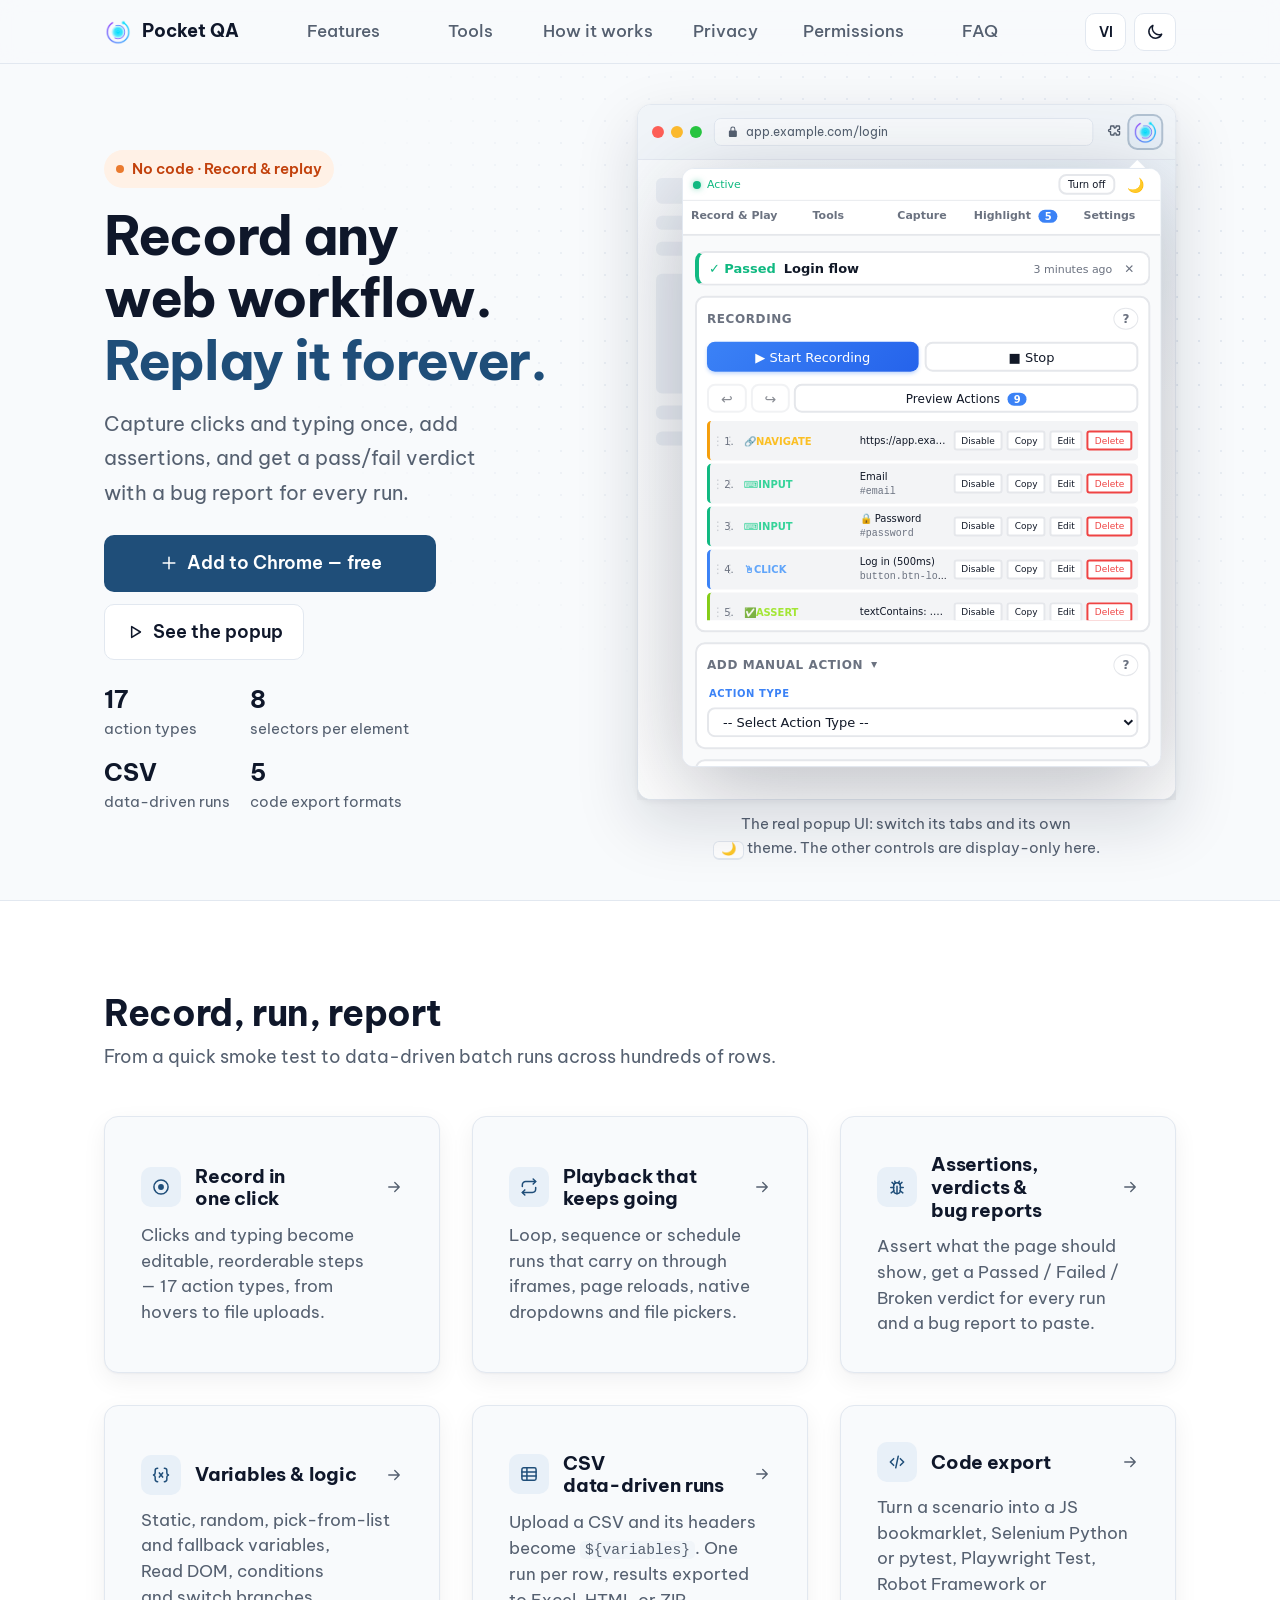
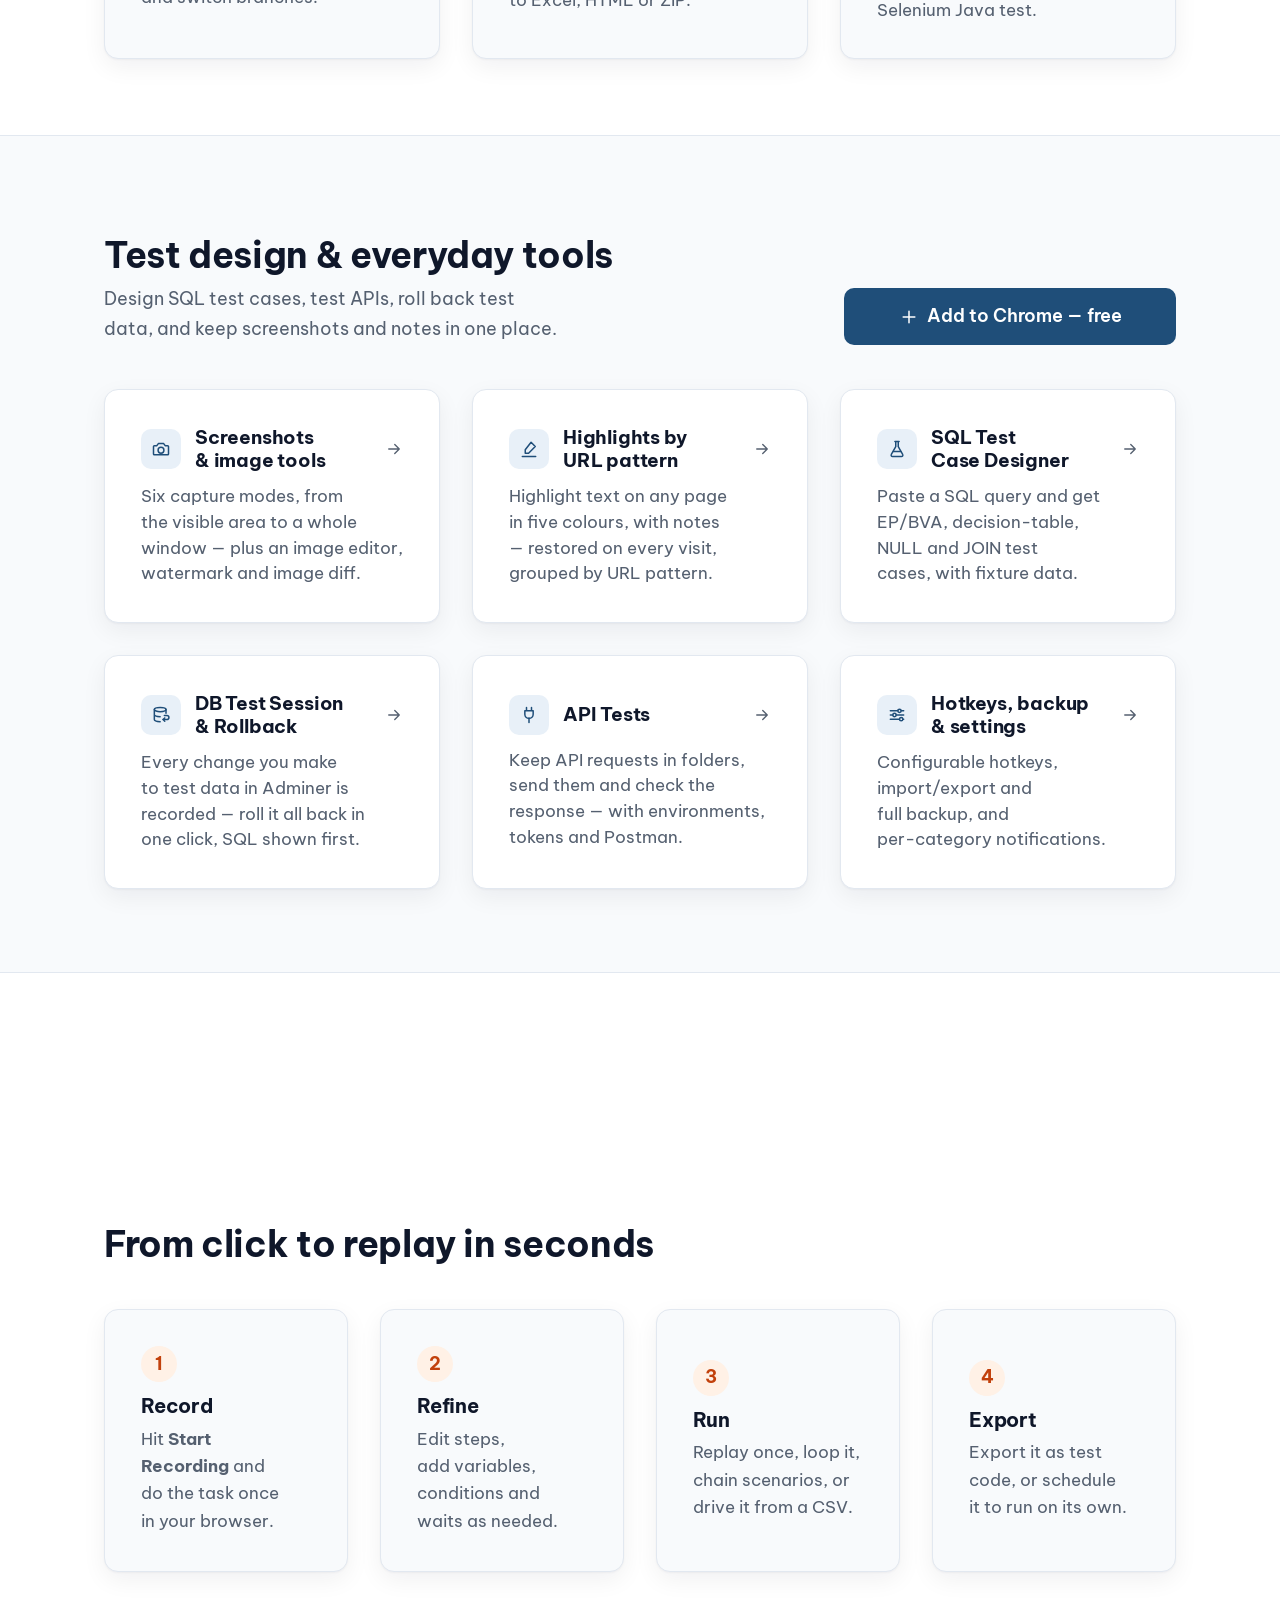
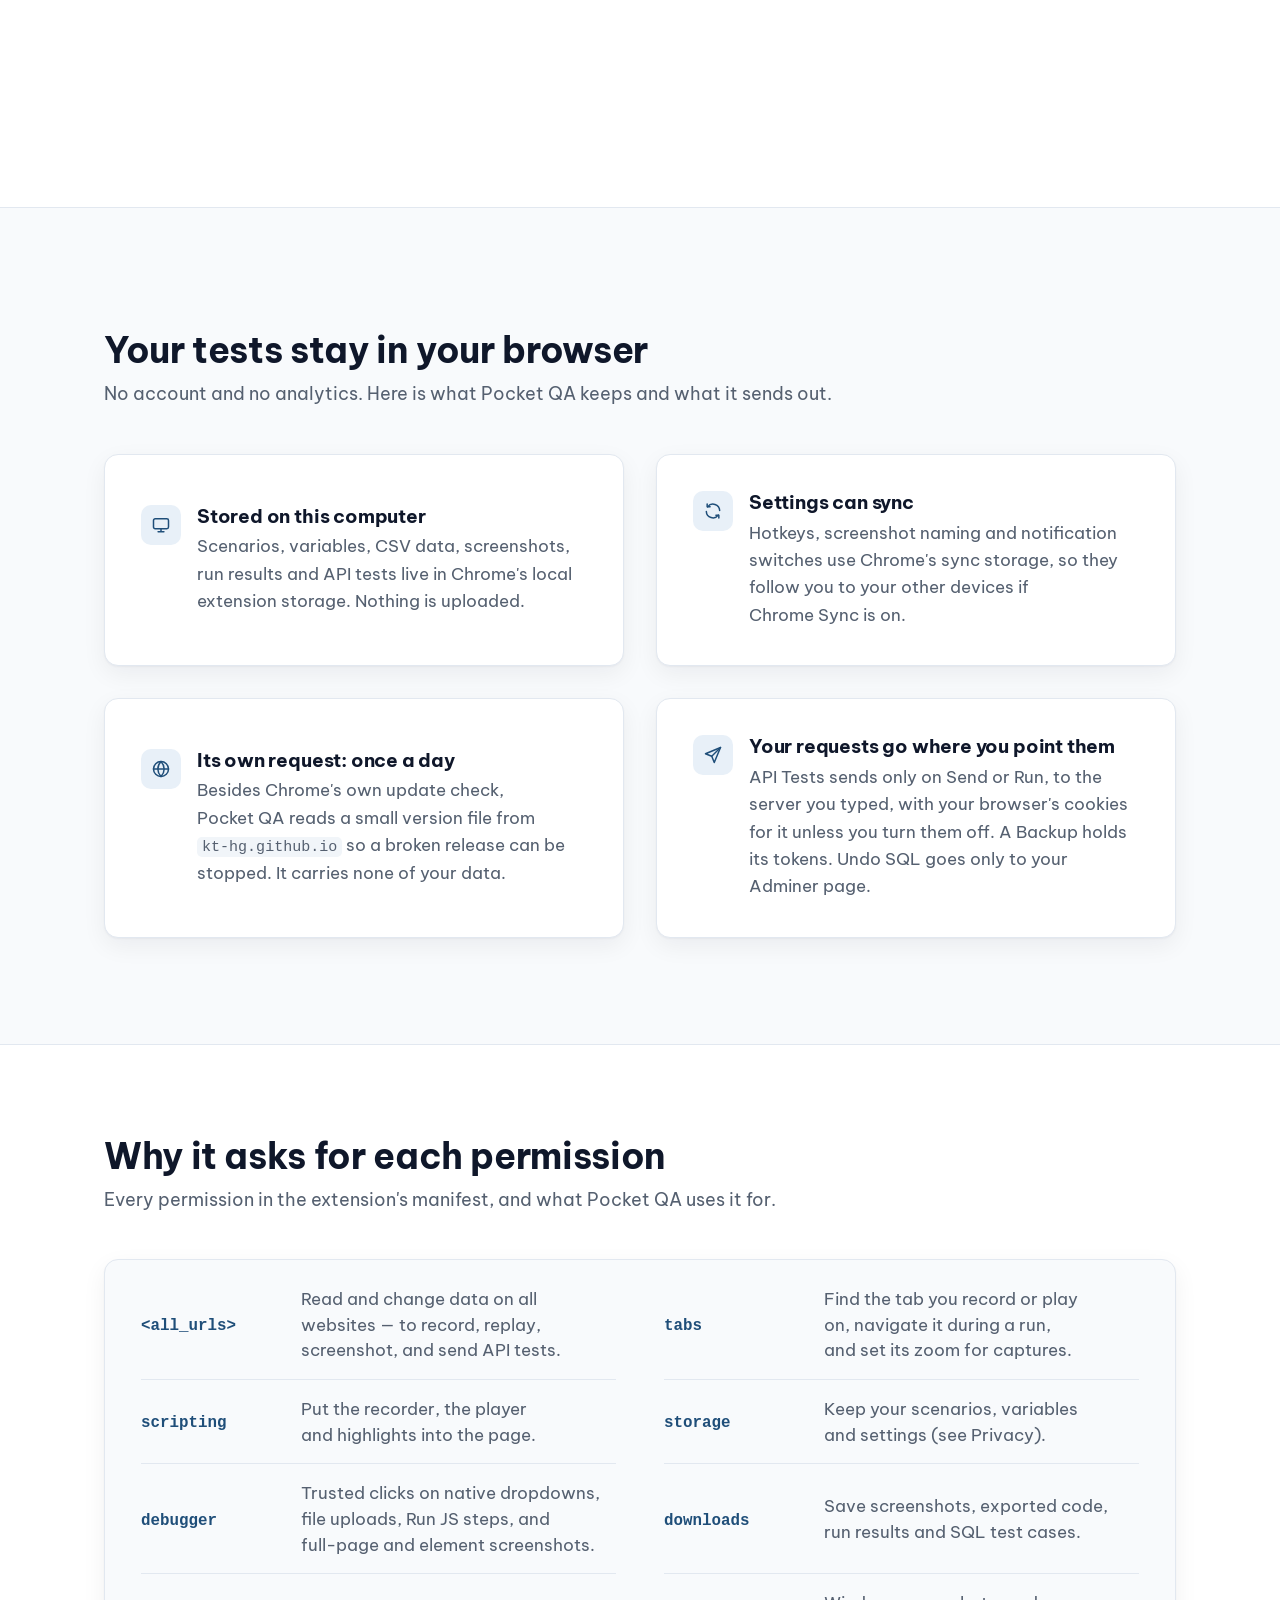
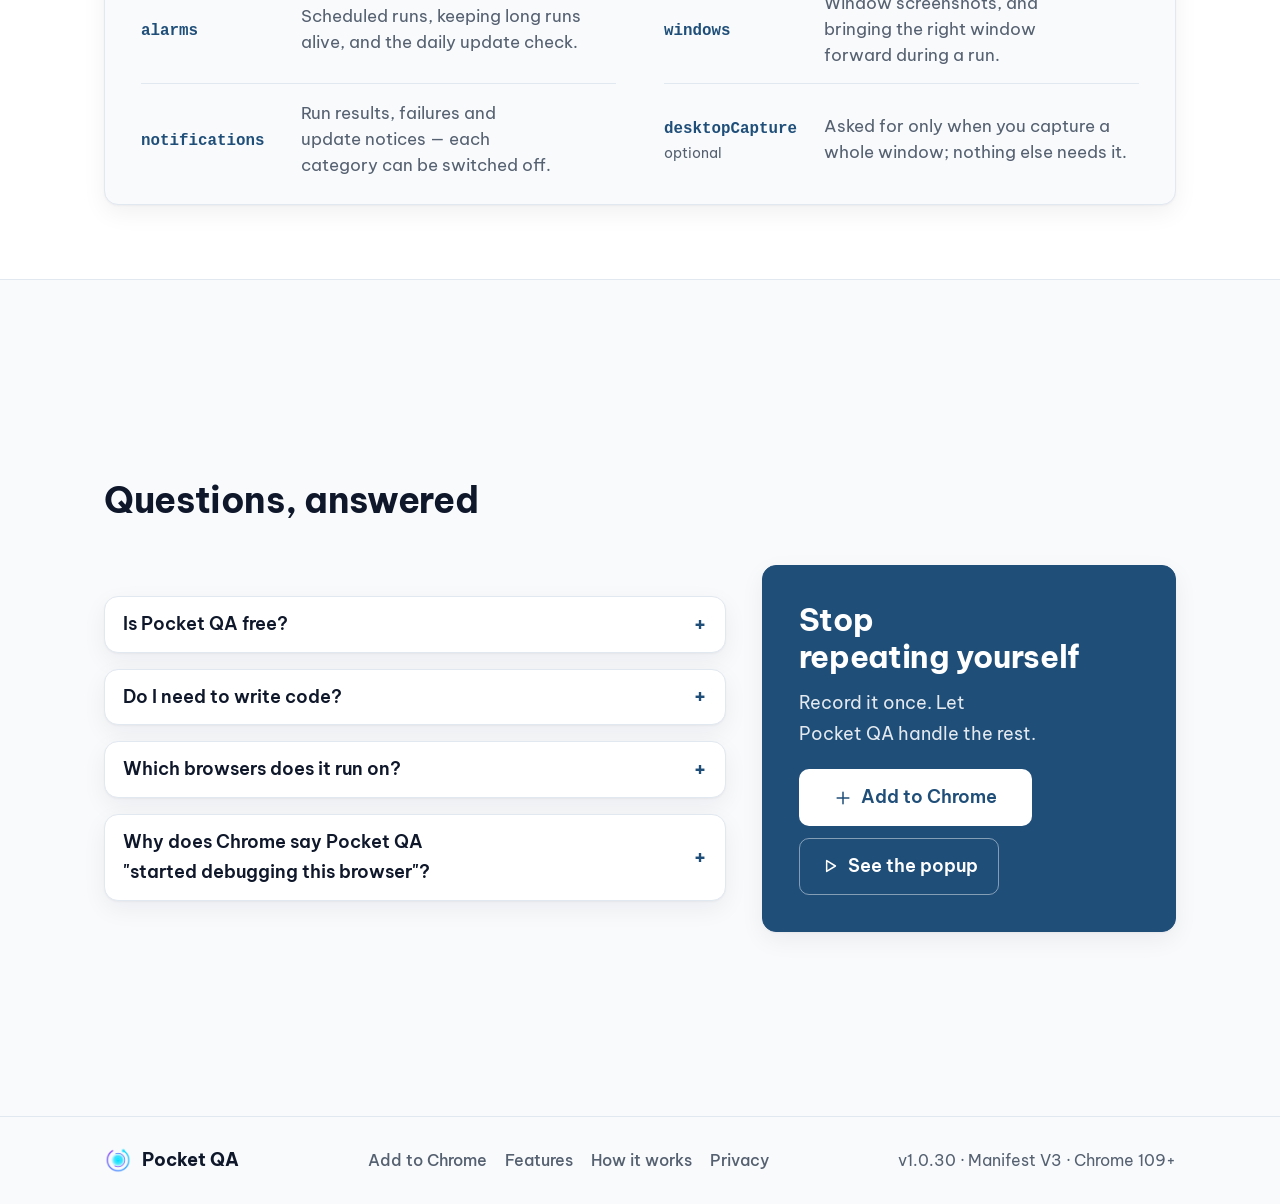
==== commit f4f34bd2: "feat: the demo popup is extension 1.0.30's Vendored popup.html and its stylesheets from 4fb11ce, the" ====
--- a/index.html
+++ b/index.html
@@ -58,7 +58,7 @@
     (window.syncTitle = () => { document.title = (d.lang === 'vi' && d.dataset.titleVi) || d.dataset.titleEn || en; })();
   })();
 </script>
-<link rel="stylesheet" href="site.css?v=2f638760">
+<link rel="stylesheet" href="site.css?v=97f0cf10">
 </head>
 <body>
 <a class="skip" href="#main"><span lang="en">Skip to content</span><span lang="vi">Bỏ qua tới nội dung</span></a>
@@ -495,7 +495,7 @@
       <a href="#how"><span lang="en">How it works</span><span lang="vi">Cách dùng</span></a>
       <a href="#privacy"><span lang="en">Privacy</span><span lang="vi">Riêng tư</span></a>
     </nav>
-    <span>v<span id="extVersion">1.0.27</span> · Manifest&nbsp;V3 · Chrome&nbsp;109+</span>
+    <span>v<span id="extVersion">1.0.30</span> · Manifest&nbsp;V3 · Chrome&nbsp;109+</span>
   </div>
 </footer>
 
--- a/site.css
+++ b/site.css
@@ -532,8 +532,8 @@
 
 /* More features: ten compact cards (icon | title, two to a row) beside the closing CTA, like the index's FAQ */
 .more-grid { display: grid; gap: calc(20px + var(--sy) / 3); }
-@media (min-width: 1024px) { .more-grid { grid-template-columns: minmax(0, 3fr) minmax(0, 2fr); align-items: center; } }
-.cards.mini { grid-template-columns: repeat(2, minmax(0, 1fr)); gap: 8px; }
+@media (min-width: 1024px) { .more-grid { grid-template-columns: minmax(0, 3fr) minmax(0, 2fr); } }
+.cards.mini { grid-template-columns: repeat(2, minmax(0, 1fr)); grid-auto-rows: 1fr; gap: 8px; }
 @media (max-width: 420px) { .cards.mini { grid-template-columns: minmax(0, 1fr); } }
 .mini .feature { grid-template-columns: auto minmax(0, 1fr); gap: 12px; padding: 10px 14px; }
 .mini .feature h3 { font-size: .95rem; }
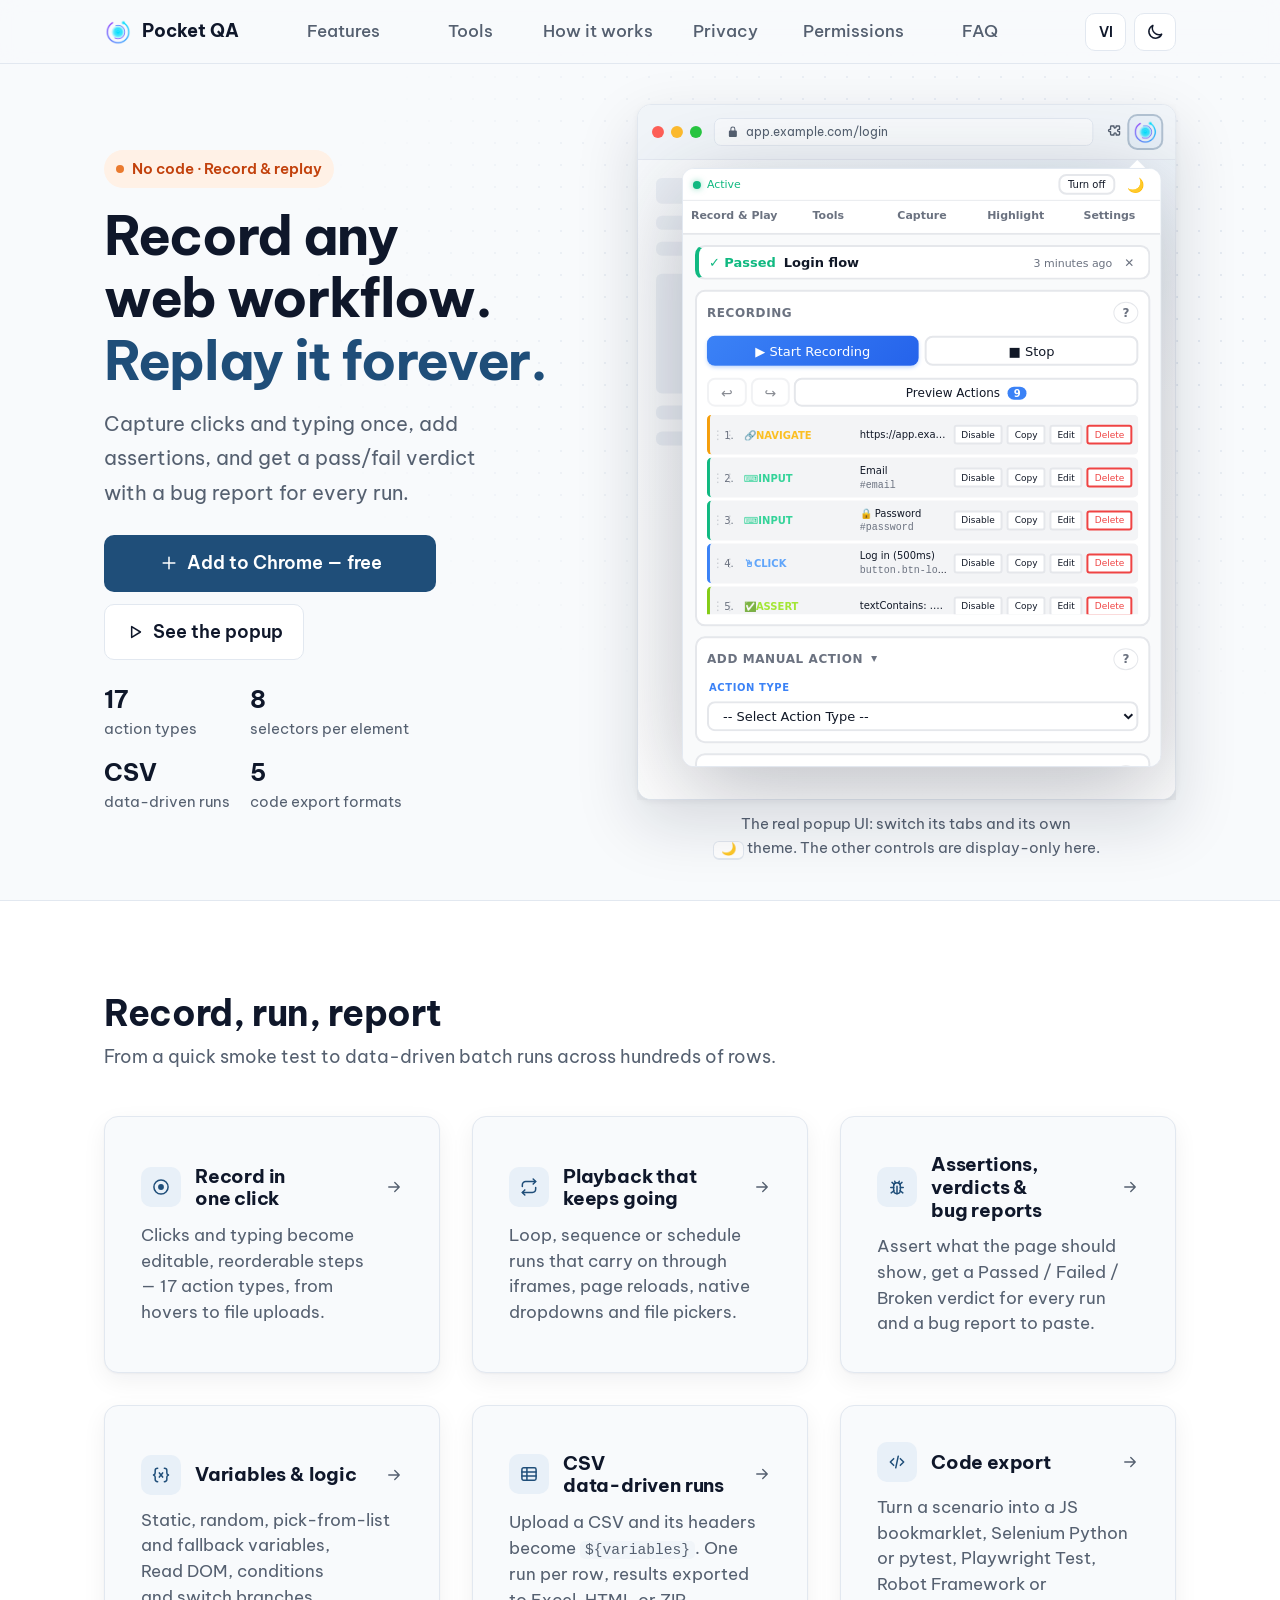
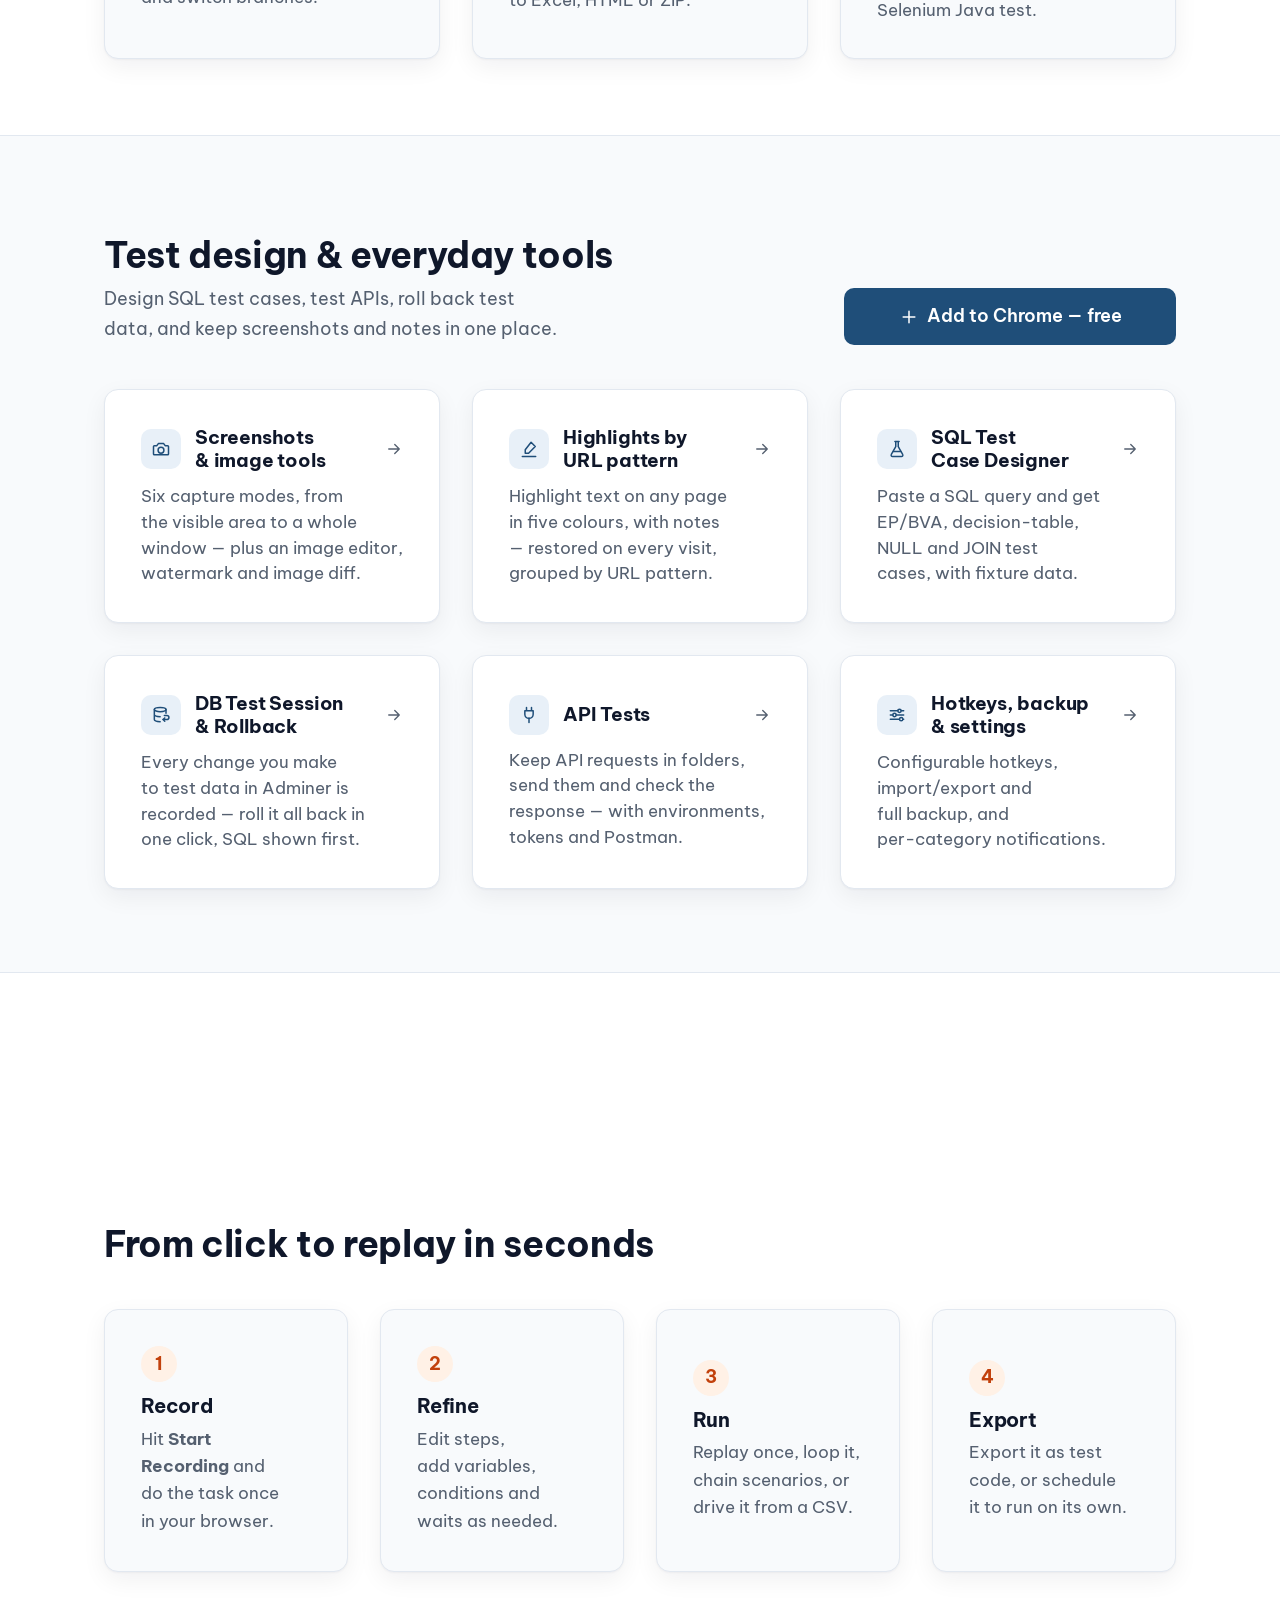
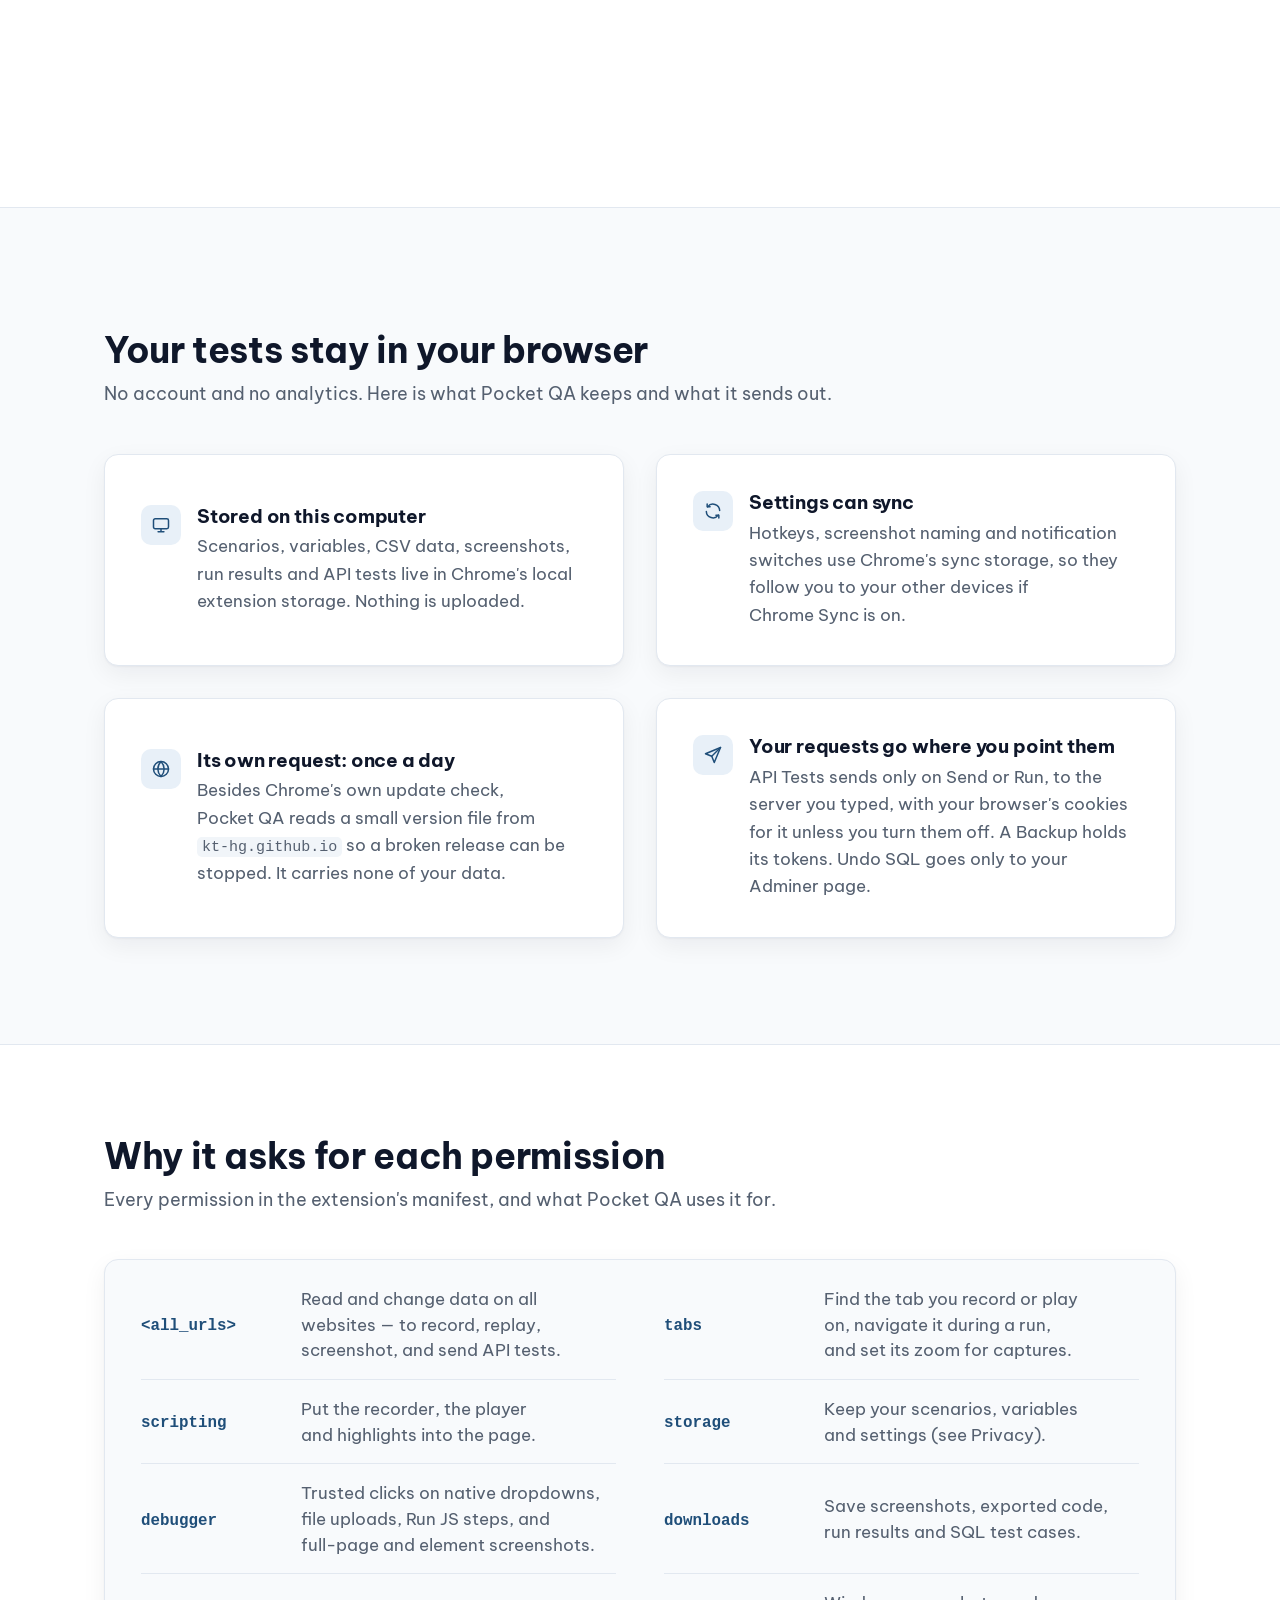
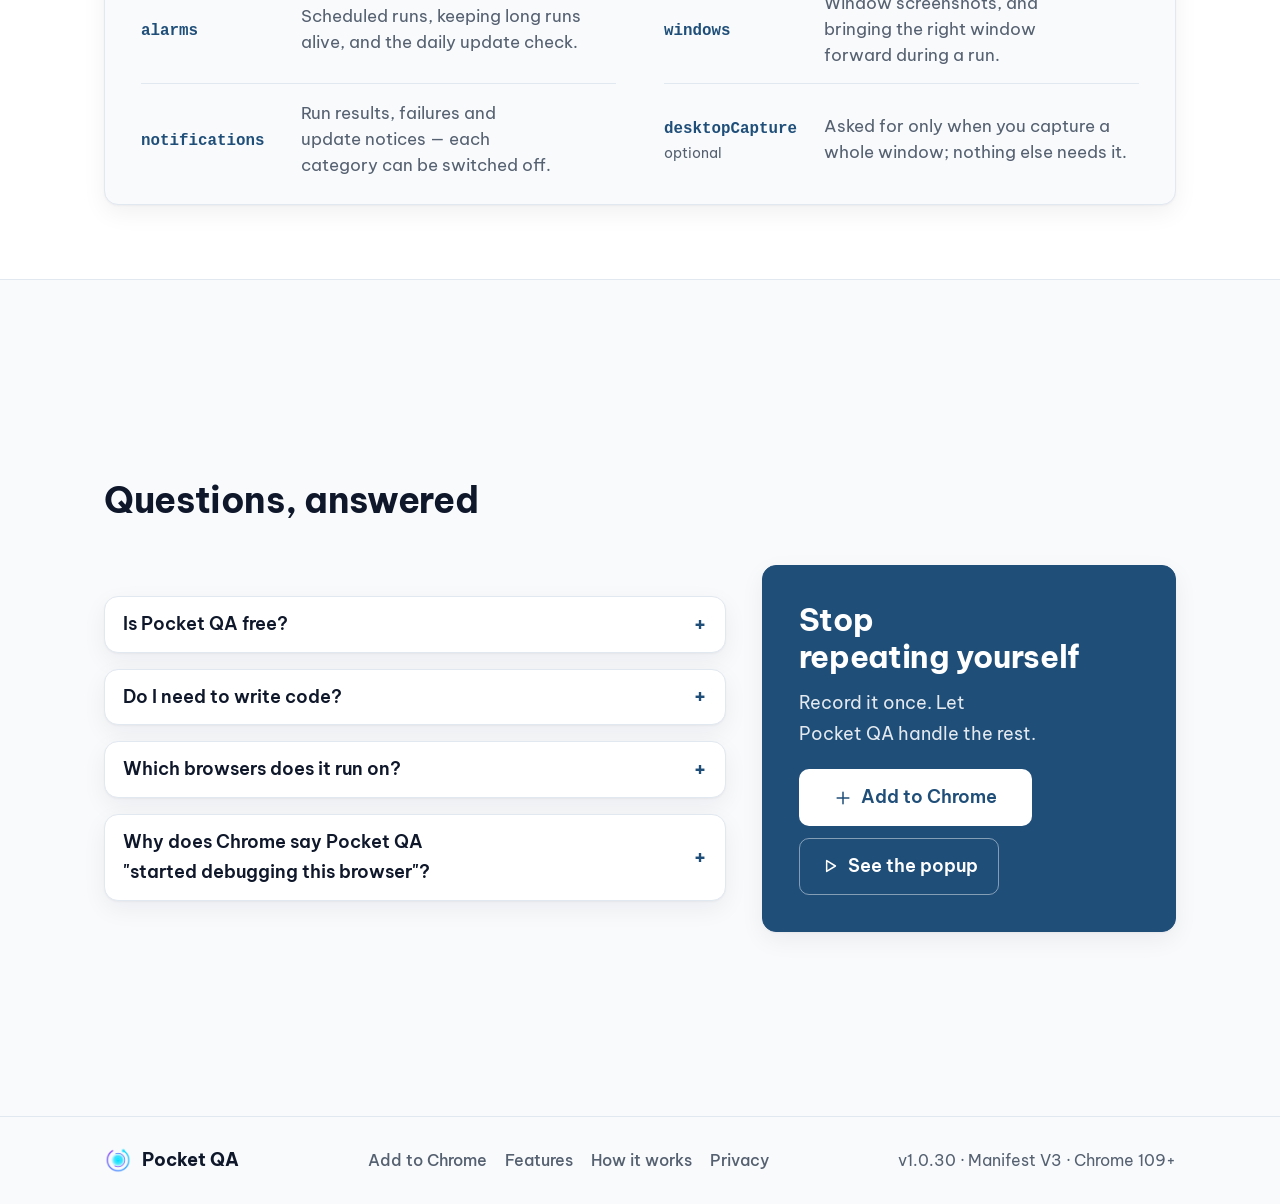
==== commit 982dffce: "chore: every screenshot re-taken from the 1.0.30 Store build Ran capture-shots.mjs on `git archive 4" ====
--- a/index.html
+++ b/index.html
@@ -333,7 +333,8 @@
   </section>
 
   <!-- ================= PRIVACY =================
-       Every claim here was checked against the extension source (v1.0.27 as on the store, e98ed43):
+       Every claim here was checked against the extension source (v1.0.30 as on the store, 4fb11ce;
+       1.0.27 → 1.0.30 adds only chrome.storage.local keys such as allowAllTabs, no request, no permission):
        storage areas, the one request it makes on its own (bg/remote-config.js), API Tests' requests
        (shared/api-request.js, apicases/, help card "apicases"), and each manifest permission's API calls.
        Claims copied as they are (wording trimmed in places so a row fits on 2 lines); re-check after a
@@ -386,7 +387,7 @@
     </div>
   </section>
 
-  <!-- ================= PERMISSIONS (manifest.json, v1.0.27) ================= -->
+  <!-- ================= PERMISSIONS (manifest.json, v1.0.30) ================= -->
   <section class="alt" id="permissions">
     <div class="container collapsible">
       <div class="section-head reveal">
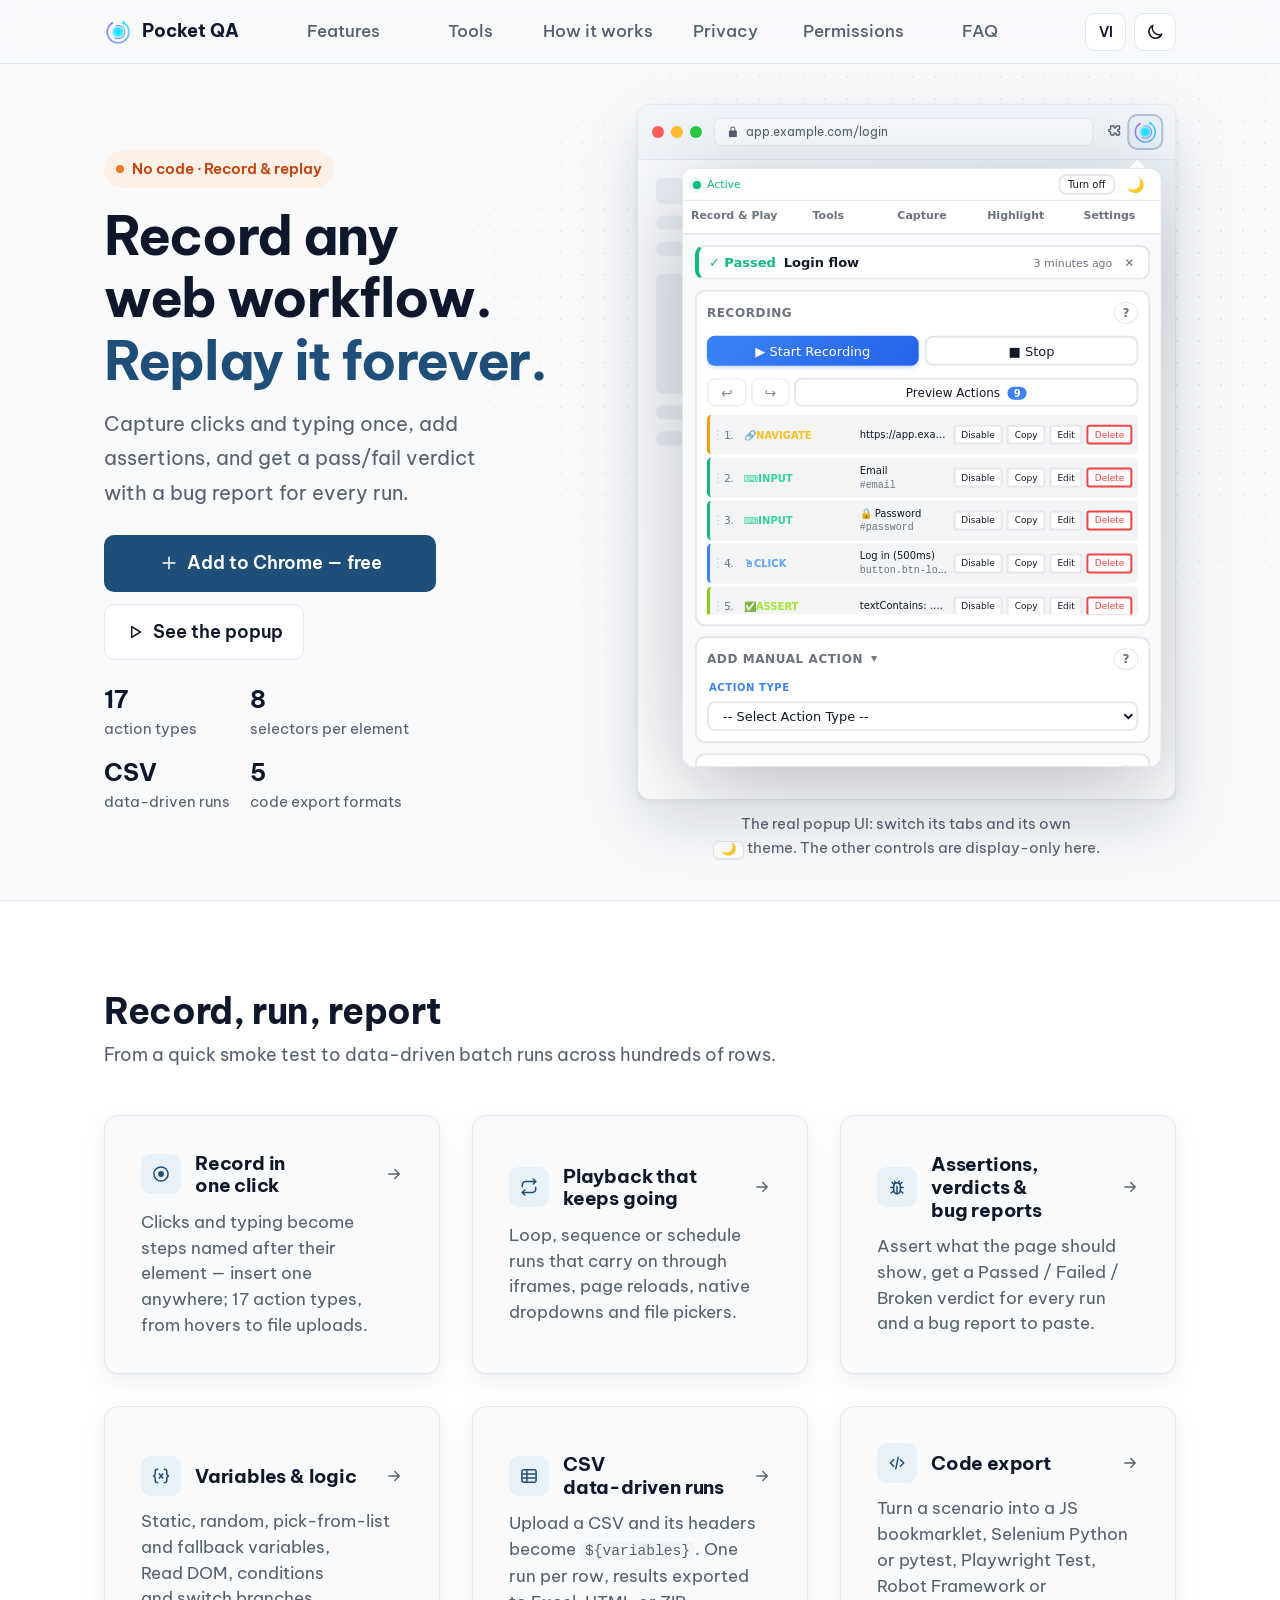
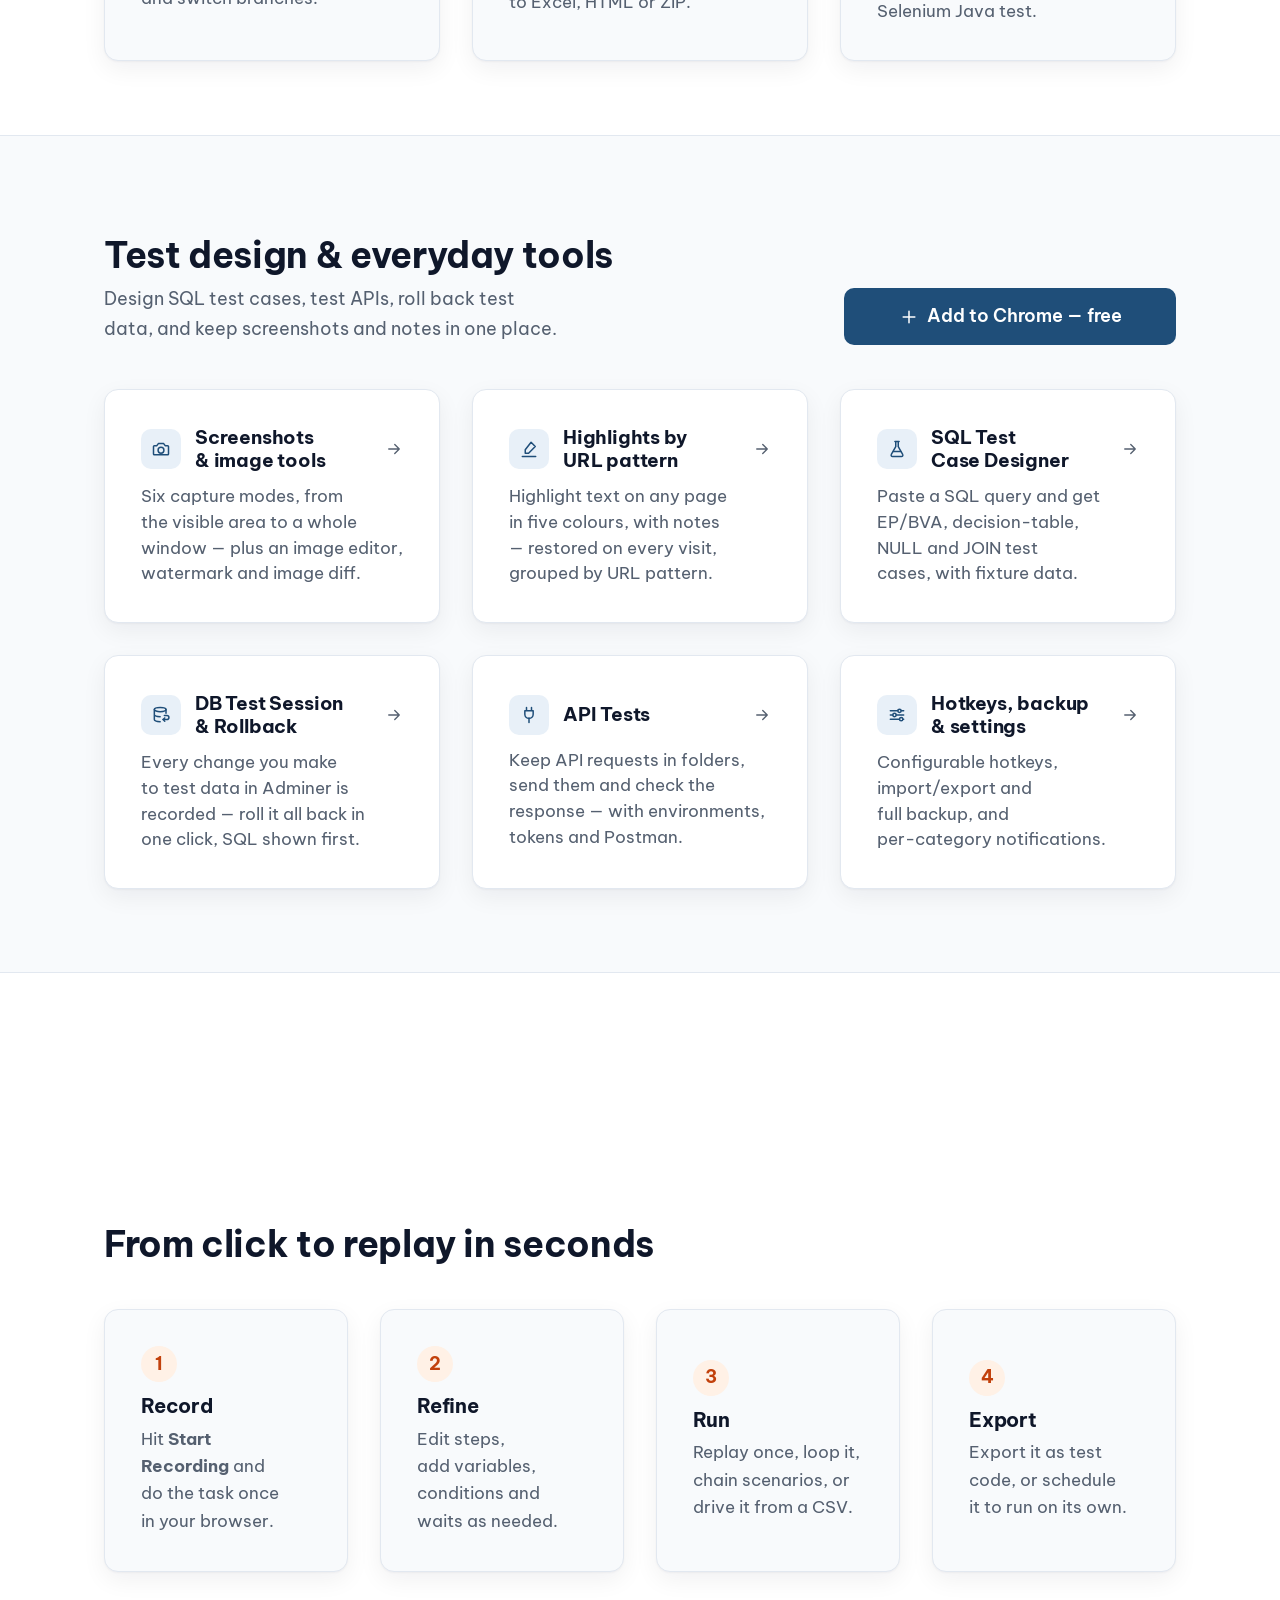
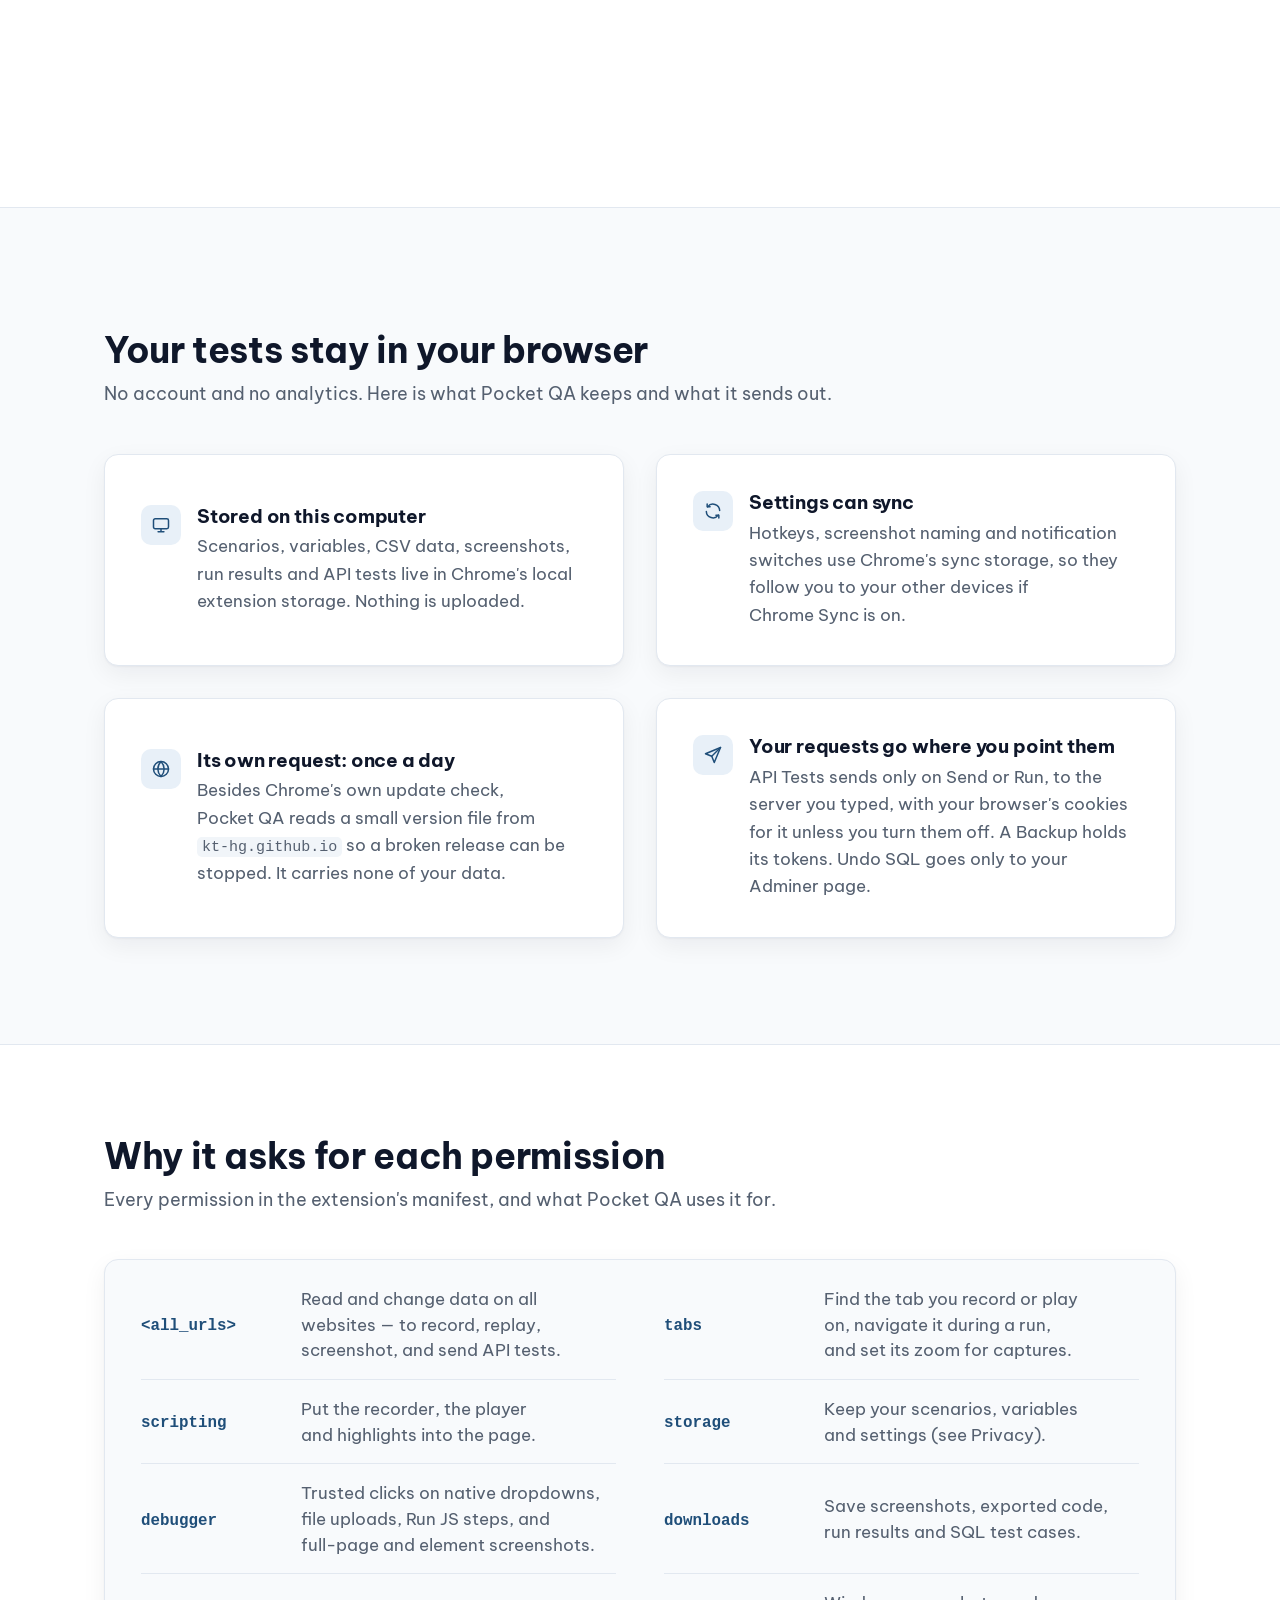
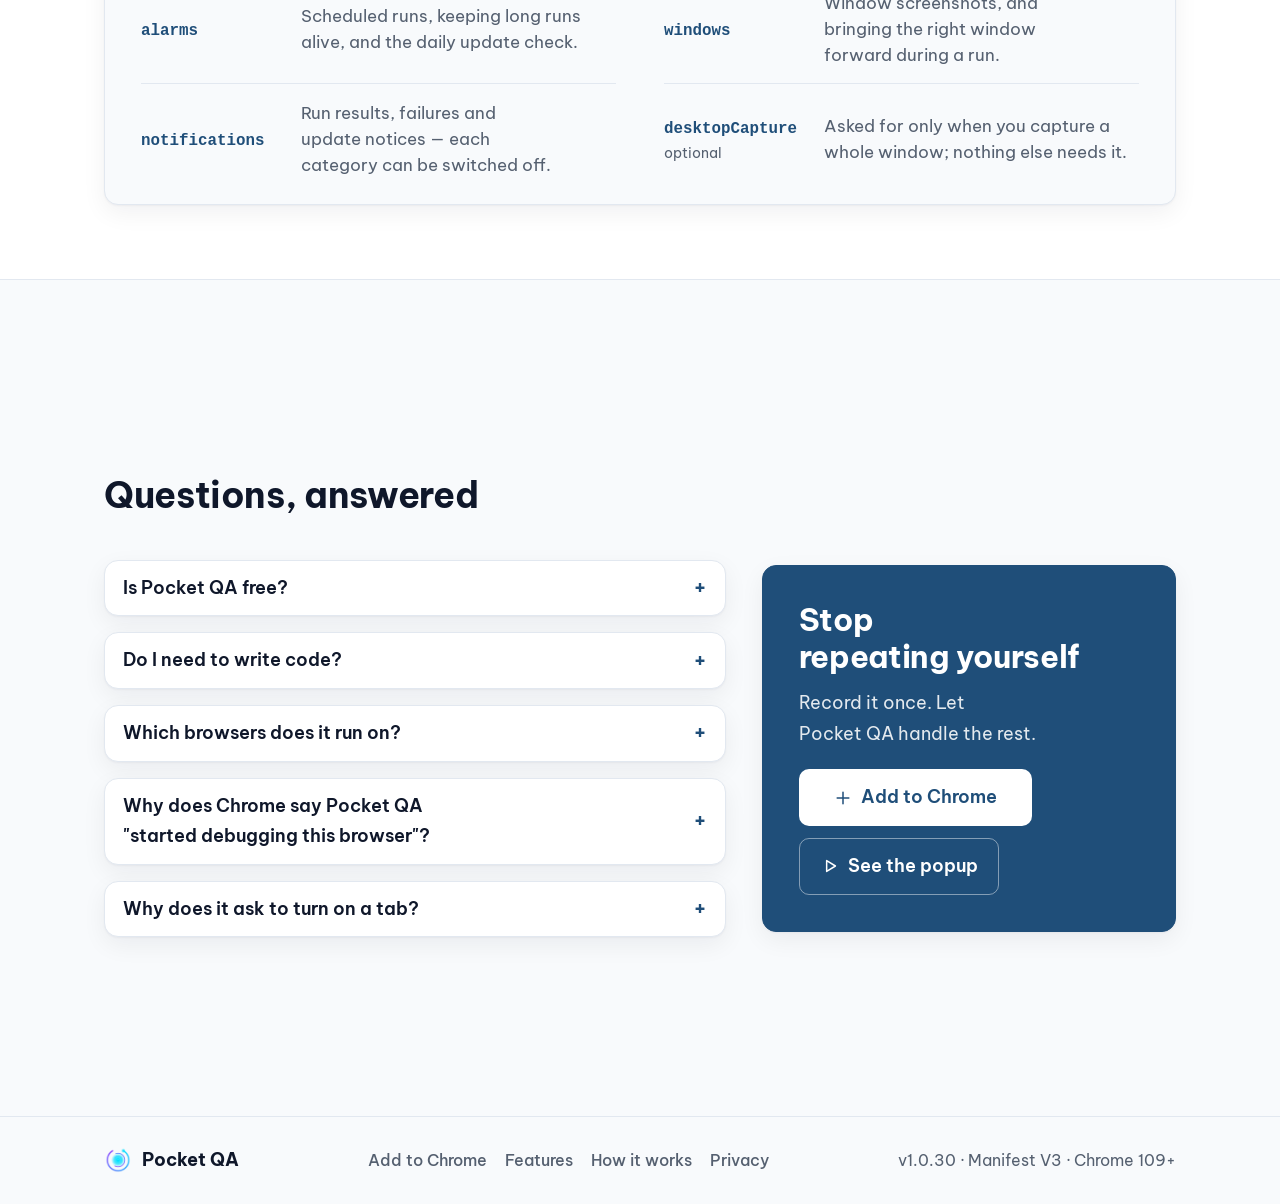
==== commit 084255b9: "feat: the home page names steps by element and answers why a tab asks The Record card says what reco" ====
--- a/index.html
+++ b/index.html
@@ -173,8 +173,8 @@
           <h3><span lang="en">Record in one click</span><span lang="vi">Ghi lại bằng một click</span></h3>
           <svg class="i go" viewBox="0 0 24 24" aria-hidden="true"><path d="M5 12h14M13 6l6 6-6 6"/></svg>
           <p class="more">
-            <span lang="en">Clicks and typing become editable, reorderable steps — 17 action types, from hovers to file uploads.</span>
-            <span lang="vi">Click và nhập liệu thành các bước sửa và sắp xếp lại được — 17 loại hành động, từ hover đến tải file.</span>
+            <span lang="en">Clicks and typing become steps named after their element — insert one anywhere; 17 action types, from hovers to file uploads.</span>
+            <span lang="vi">Click và nhập liệu thành các bước mang tên phần tử — chèn ở đâu cũng được; 17 loại hành động, từ hover đến tải file.</span>
           </p>
         </a>
         <a class="card feature reveal" href="feature.html?id=playback">
@@ -467,6 +467,10 @@
             <summary><span lang="en">Why does Chrome say Pocket&nbsp;QA "started debugging this browser"?</span><span lang="vi">Vì sao Chrome báo Pocket&nbsp;QA đang gỡ lỗi (debug) trình duyệt?</span></summary>
             <p><span lang="en">Chrome shows that bar whenever an extension uses its debugger API, which Pocket&nbsp;QA does for the steps listed under <code>debugger</code> above. It detaches when the run ends, and the bar goes away.</span><span lang="vi">Chrome hiện thanh báo đó mỗi khi một tiện ích dùng debugger API; Pocket&nbsp;QA dùng nó cho các bước nêu ở quyền <code>debugger</code> phía trên. Khi lần chạy kết thúc, tiện ích ngắt kết nối và thanh báo biến mất.</span></p>
           </details>
+          <details>
+            <summary><span lang="en">Why does it ask to turn on a tab?</span><span lang="vi">Vì sao tiện ích hỏi bật trên một tab?</span></summary>
+            <p><span lang="en">Pocket&nbsp;QA is off on every tab until you turn it on there, so its recording hotkeys never catch a keystroke on another site. <b>Turn on</b> in the status bar, or when Start Recording asks, and it stays on for that tab; Settings → <b>Allow on all tabs</b> turns it on everywhere.</span><span lang="vi">Pocket&nbsp;QA tắt trên mỗi tab cho tới khi bạn bật ở đó, để phím tắt ghi hình không bao giờ bắt phím trên trang khác. Bấm <b>Turn on</b> ở thanh trạng thái, hoặc khi Start Recording hỏi, là tab đó bật cho tới khi bạn tắt; Settings → <b>Allow on all tabs</b> bật cho mọi trang.</span></p>
+          </details>
         </div>
         <aside class="card cta-card reveal">
           <h3><span lang="en">Stop repeating&nbsp;yourself</span><span lang="vi">Không còn làm đi làm lại</span></h3>
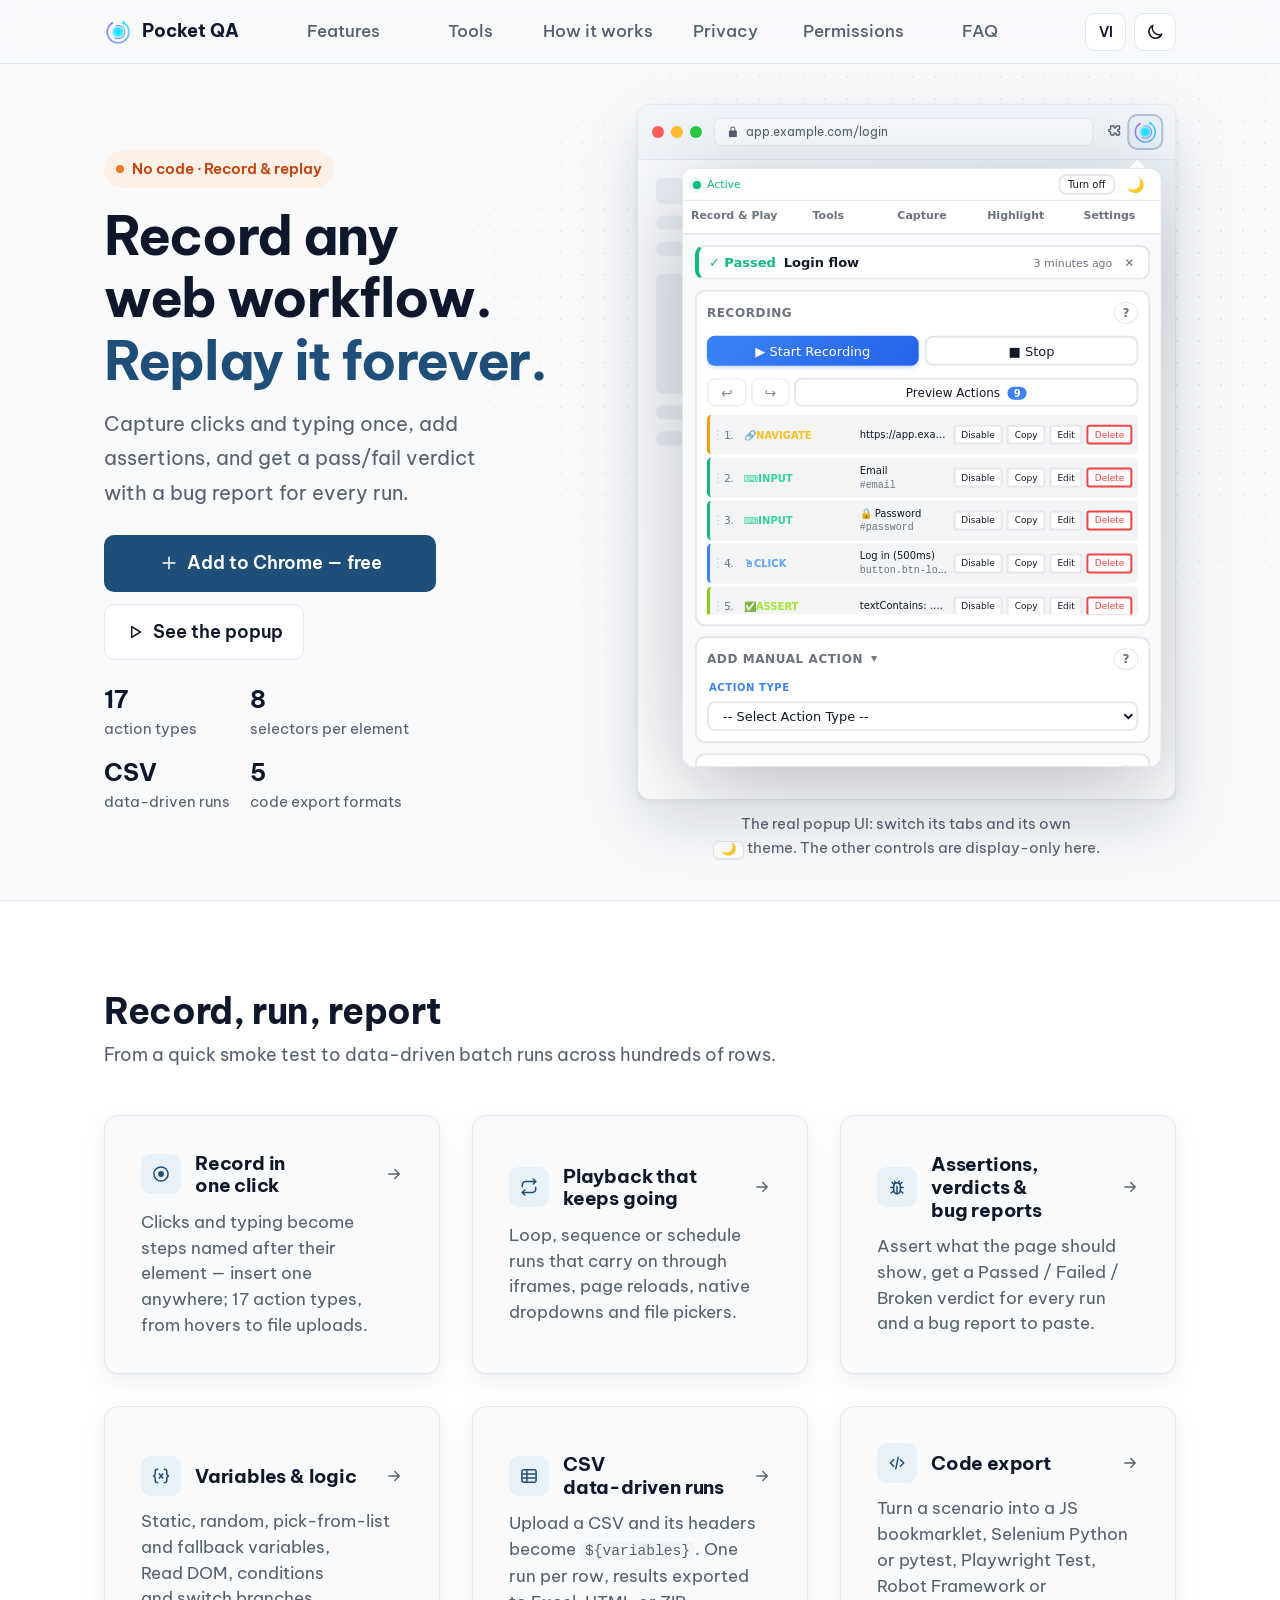
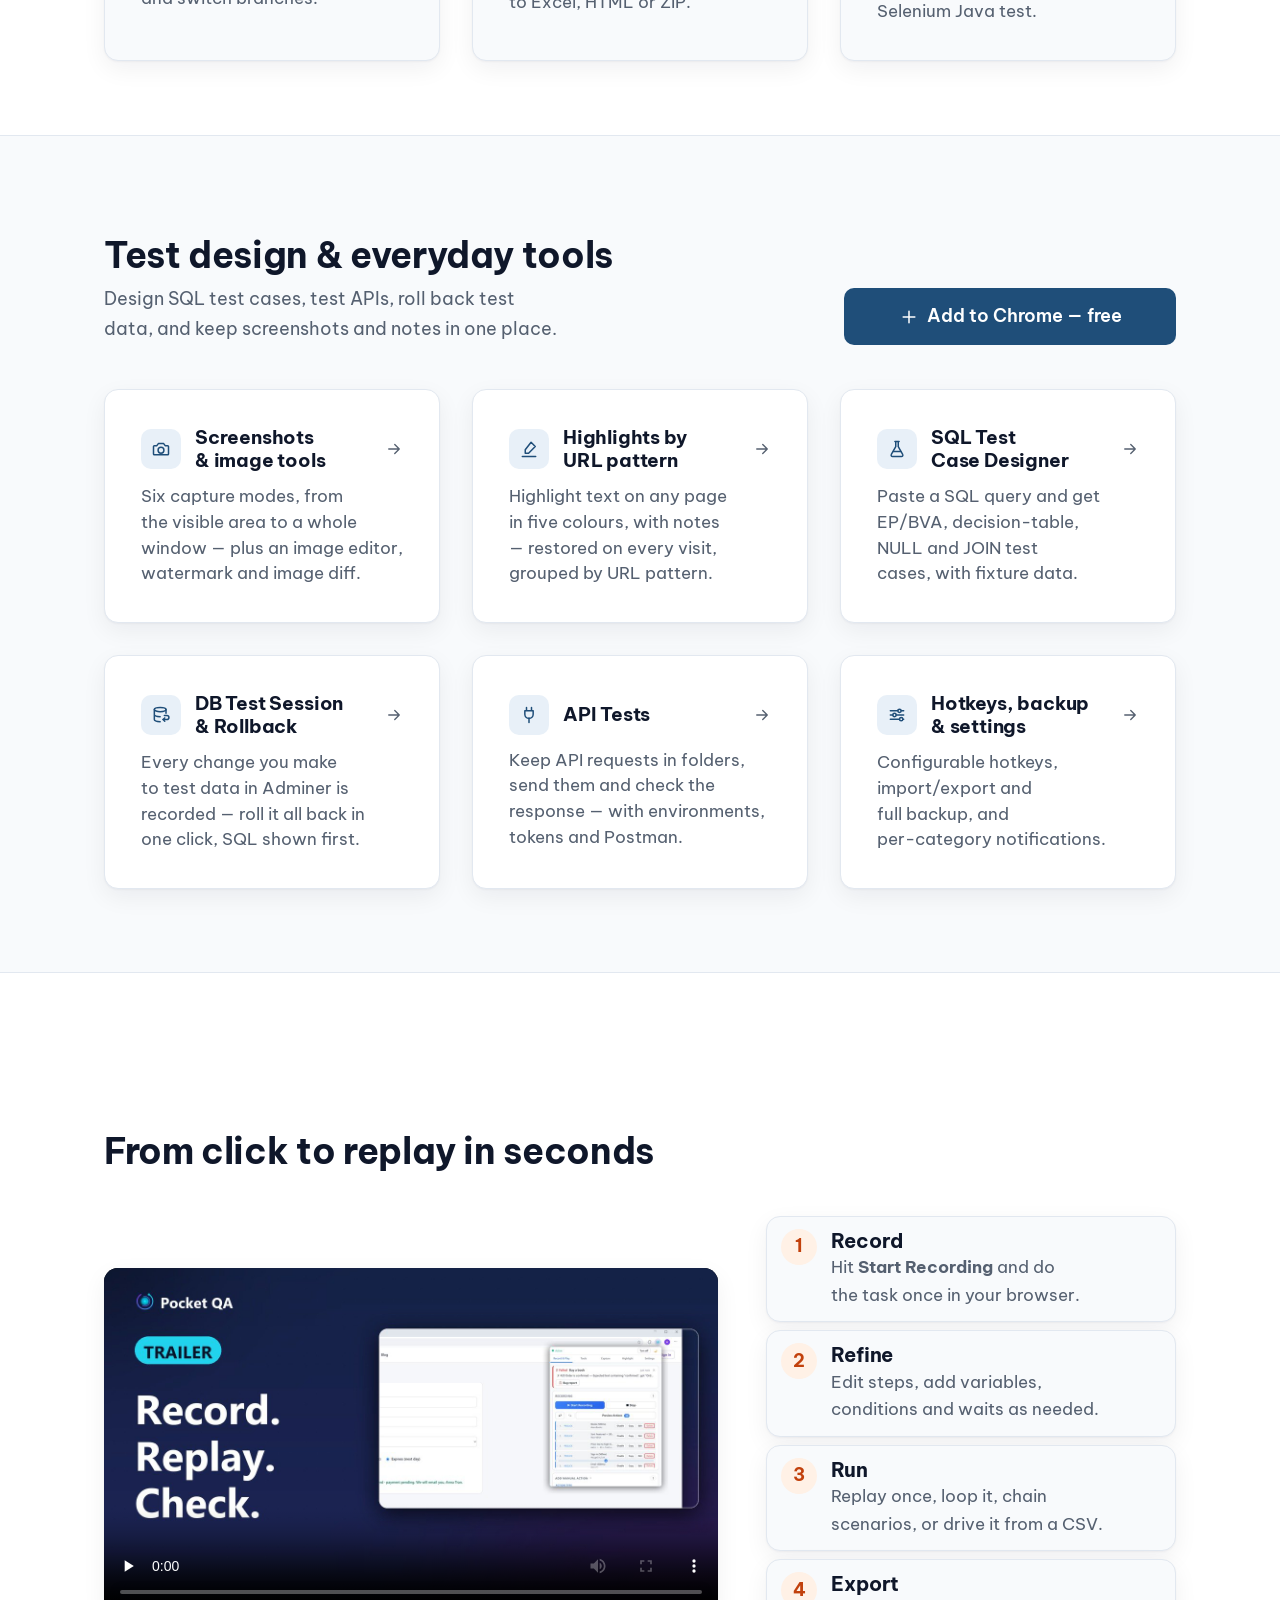
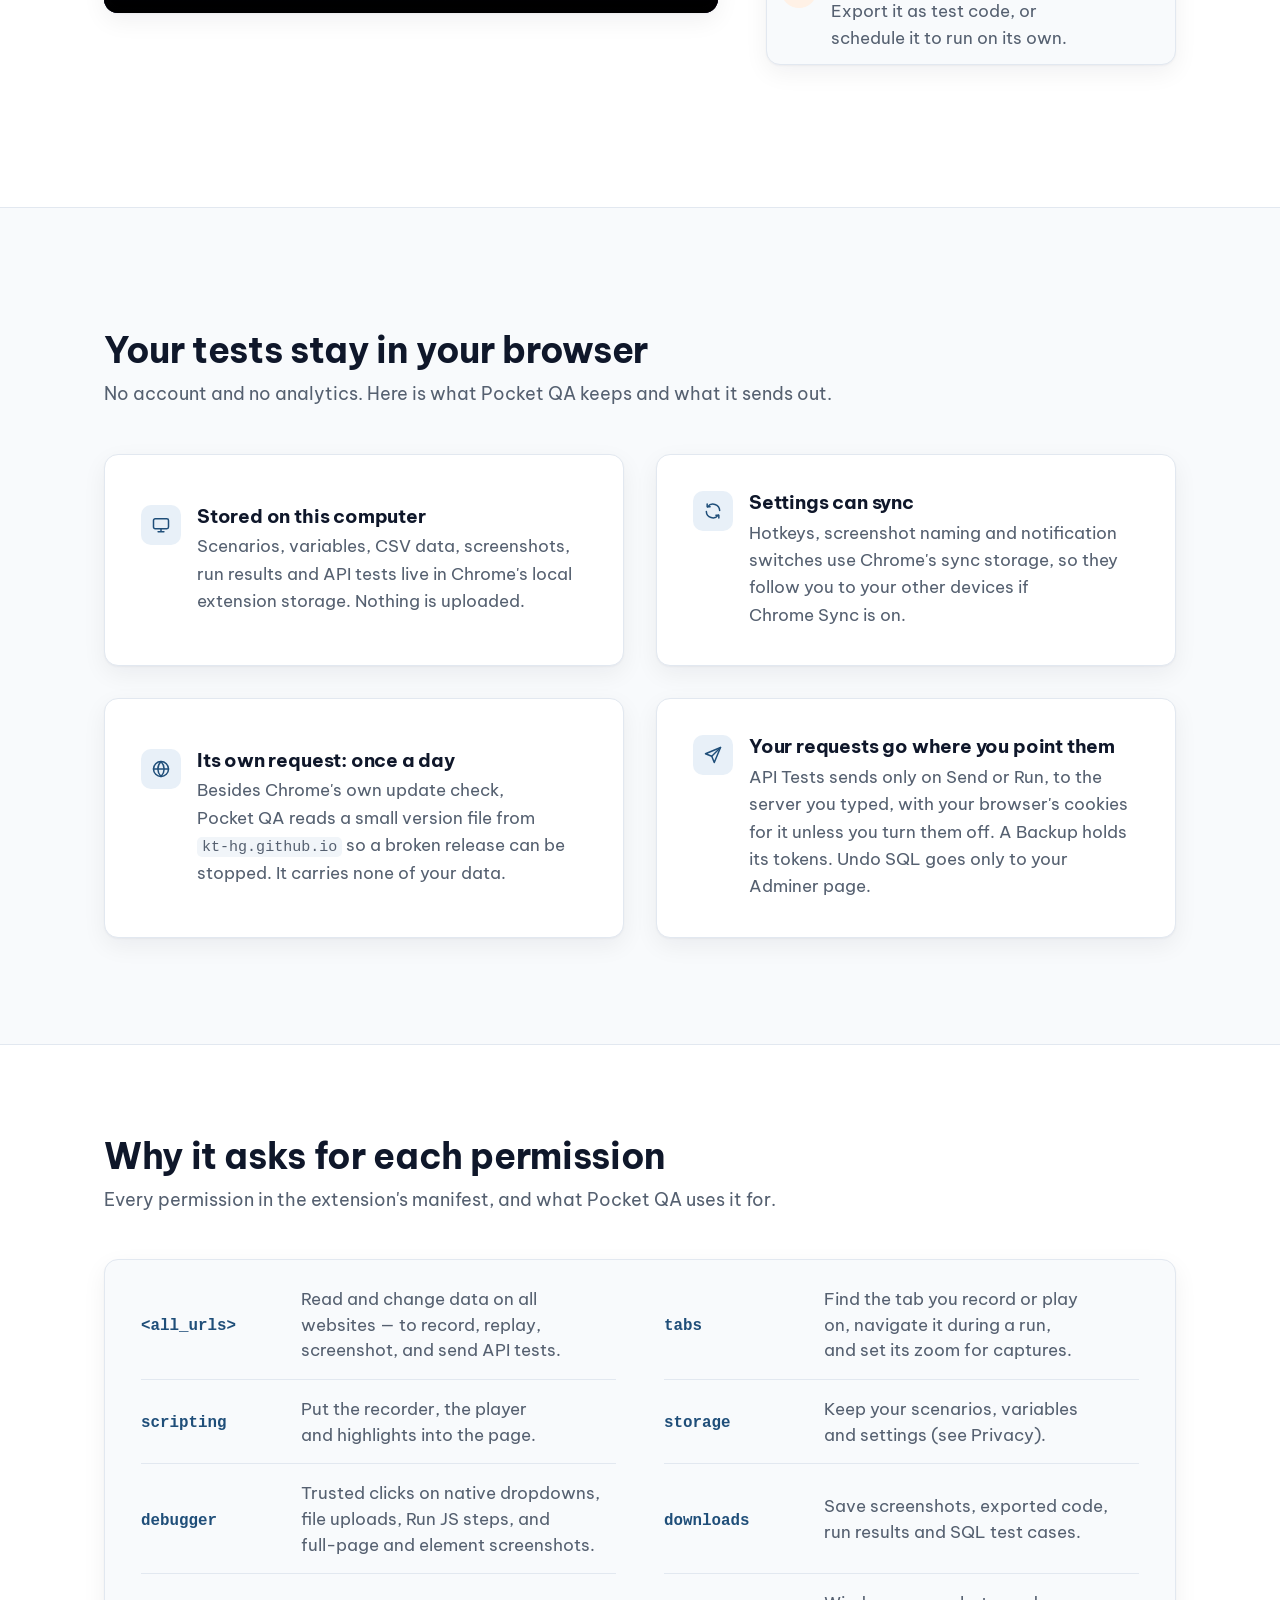
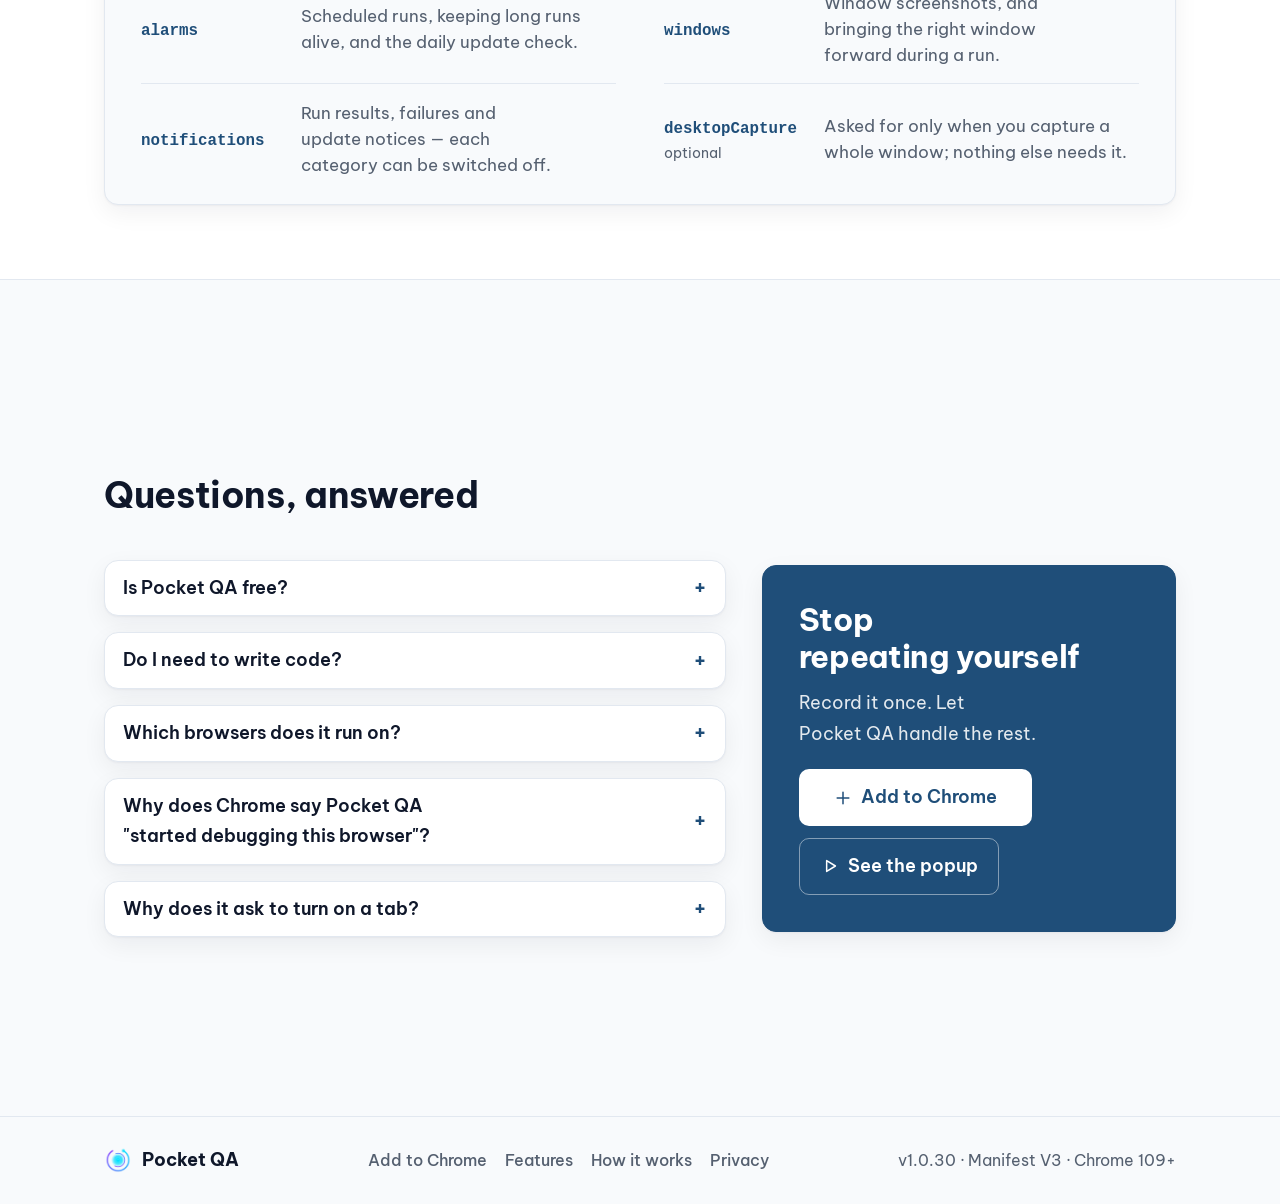
==== commit 441b236d: "feat: the home page plays the 40-second trailer in How it works The trailer sits left of the four st" ====
--- a/index.html
+++ b/index.html
@@ -58,7 +58,7 @@
     (window.syncTitle = () => { document.title = (d.lang === 'vi' && d.dataset.titleVi) || d.dataset.titleEn || en; })();
   })();
 </script>
-<link rel="stylesheet" href="site.css?v=97f0cf10">
+<link rel="stylesheet" href="site.css?v=2896e3ef">
 </head>
 <body>
 <a class="skip" href="#main"><span lang="en">Skip to content</span><span lang="vi">Bỏ qua tới nội dung</span></a>
@@ -303,32 +303,48 @@
 
   <!-- ================= HOW IT WORKS ================= -->
   <section class="alt" id="how">
-    <div class="container">
+    <div class="container collapsible">
       <div class="section-head reveal">
         <h2 class="section-title"><span lang="en">From click to replay in seconds</span><span lang="vi">Từ click đến phát lại trong vài giây</span></h2>
       </div>
-      <ol class="steps">
-        <li class="card step reveal">
-          <span class="step-num">1</span>
-          <h3><span lang="en">Record</span><span lang="vi">Ghi lại</span></h3>
-          <p><span lang="en">Hit <b>Start Recording</b> and do the task once in your browser.</span><span lang="vi">Bấm <b>Start Recording</b> và làm thao tác một lần trên trình duyệt.</span></p>
-        </li>
-        <li class="card step reveal">
-          <span class="step-num">2</span>
-          <h3><span lang="en">Refine</span><span lang="vi">Tinh chỉnh</span></h3>
-          <p><span lang="en">Edit steps, add variables, conditions and waits as needed.</span><span lang="vi">Sửa bước, thêm biến, điều kiện và thời gian chờ khi cần.</span></p>
-        </li>
-        <li class="card step reveal">
-          <span class="step-num">3</span>
-          <h3><span lang="en">Run</span><span lang="vi">Chạy</span></h3>
-          <p><span lang="en">Replay once, loop it, chain scenarios, or drive it from a CSV.</span><span lang="vi">Phát lại một lần, chạy lặp, nối các kịch bản hoặc chạy theo file CSV.</span></p>
-        </li>
-        <li class="card step reveal">
-          <span class="step-num">4</span>
-          <h3><span lang="en">Export</span><span lang="vi">Xuất</span></h3>
-          <p><span lang="en">Export it as test code, or schedule it to run on its own.</span><span lang="vi">Xuất thành code test, hoặc hẹn lịch để tự chạy.</span></p>
-        </li>
-      </ol>
+      <!-- The 40-second trailer, one <video> per language (site.css shows the page's own, site.js pauses both on a
+           switch); beside the steps from 1024px. preload="none": only the posters load until play. No `default` on
+           the track: the captions are burnt into the picture -->
+      <div class="how-grid">
+        <div class="vbox">
+          <video lang="en" controls preload="none" playsinline width="1280" height="720" poster="videos/en/pocket-qa-trailer-en.jpg"
+                 src="videos/en/pocket-qa-trailer-en.mp4" aria-label="Pocket QA – No-code web testing (trailer, 0:40)">
+            <track kind="captions" srclang="en" label="English" src="videos/en/pocket-qa-trailer-en.vtt">
+          </video>
+          <video lang="vi" controls preload="none" playsinline width="1280" height="720" poster="videos/vi/pocket-qa-trailer-vi.jpg"
+                 src="videos/vi/pocket-qa-trailer-vi.mp4" aria-label="Pocket QA – Kiểm thử web không cần code (trailer, 0:40)">
+            <track kind="captions" srclang="vi" label="Tiếng Việt" src="videos/vi/pocket-qa-trailer-vi.vtt">
+          </video>
+        </div>
+        <ol class="steps">
+          <li class="card step reveal">
+            <span class="step-num">1</span>
+            <h3><span lang="en">Record</span><span lang="vi">Ghi lại</span></h3>
+            <p class="more"><span lang="en">Hit <b>Start Recording</b> and do the task once in your browser.</span><span lang="vi">Bấm <b>Start Recording</b> và làm thao tác một lần trên trình duyệt.</span></p>
+          </li>
+          <li class="card step reveal">
+            <span class="step-num">2</span>
+            <h3><span lang="en">Refine</span><span lang="vi">Tinh&nbsp;chỉnh</span></h3>
+            <p class="more"><span lang="en">Edit steps, add variables, conditions and waits as needed.</span><span lang="vi">Sửa bước, thêm biến, điều kiện và thời gian chờ khi cần.</span></p>
+          </li>
+          <li class="card step reveal">
+            <span class="step-num">3</span>
+            <h3><span lang="en">Run</span><span lang="vi">Chạy</span></h3>
+            <p class="more"><span lang="en">Replay once, loop it, chain scenarios, or drive it from a CSV.</span><span lang="vi">Phát lại một lần, chạy lặp, nối các kịch bản hoặc chạy theo file CSV.</span></p>
+          </li>
+          <li class="card step reveal">
+            <span class="step-num">4</span>
+            <h3><span lang="en">Export</span><span lang="vi">Xuất</span></h3>
+            <p class="more"><span lang="en">Export it as test code, or schedule it to run on its own.</span><span lang="vi">Xuất thành code test, hoặc hẹn lịch để tự chạy.</span></p>
+          </li>
+        </ol>
+      </div>
+      <button class="more-btn" type="button" aria-expanded="false"><span class="l-more"><span lang="en">Read more</span><span lang="vi">Xem thêm</span></span><span class="l-less"><span lang="en">Show less</span><span lang="vi">Thu gọn</span></span></button>
     </div>
   </section>
 
@@ -504,7 +520,7 @@
   </div>
 </footer>
 
-<script src="site.js?v=c0071d20"></script>
+<script src="site.js?v=b8db1a08"></script>
 <script src="store-version.js?v=f9330233"></script>
 </body>
 </html>
--- a/site.css
+++ b/site.css
@@ -330,6 +330,25 @@
   .step { display: grid; grid-template-columns: auto minmax(0, 1fr); align-content: center; gap: 2px 14px; padding: 12px 14px; }
   .step-num { grid-row: span 2; }
   .step h3 { margin: 0; }
+}
+/* The index's How it works: the trailer above the steps, beside them from 1024px. Its steps are rows at every width
+   (number beside the text), so the video keeps most of the screen; --vbox-rest is the height the rest of the
+   section takes, the video only as wide as lets it all fit one screen */
+#how .steps { gap: 8px; }
+#how .step { display: grid; grid-template-columns: auto minmax(0, 1fr); align-content: center; gap: 2px 14px; padding: 12px 14px; }
+#how .step-num { grid-row: span 2; }
+#how .step h3 { margin: 0; }
+#how .vbox { --vbox-rest: 360px; margin-bottom: calc(16px + var(--sy) / 3); }
+@media (max-width: 767px) {   /* text behind "Read more": two steps a row, the number beside the title alone, centred on it
+                                  (and room for "Tinh chỉnh" on one line in half a 343px phone) */
+  .js #how .collapsible:not(.expanded) .steps { grid-template-columns: repeat(2, minmax(0, 1fr)); }
+  .js #how .collapsible:not(.expanded) .step { align-items: center; padding-inline: 12px; column-gap: 10px; }
+  .js #how .collapsible:not(.expanded) .step-num { grid-row: auto; }
+}
+@media (min-width: 1024px) {
+  .how-grid { display: grid; grid-template-columns: minmax(0, 3fr) minmax(0, 2fr); gap: calc(24px + var(--sy) / 2); align-items: center; }
+  #how .steps { grid-template-columns: minmax(0, 1fr); }
+  #how .vbox { --vbox-rest: 170px; margin-bottom: 0; }
 }
 
 /* ---------- Privacy ---------- */
@@ -530,6 +549,15 @@
 .shot img { display: block; width: auto; max-width: 100%; height: auto; max-height: calc(100svh - var(--header-h) - var(--fpill-zone) - 260px); border-radius: 10px; }
 .shot figcaption { margin-top: 10px; font-size: .84rem; color: var(--muted); text-align: center; }
 
+/* A demo video (feature pages: under the hero, its title above it): 16:9 from the start (nothing jumps when it loads),
+   only as wide as lets the section fit one screen. --vbox-rest is the height the rest of the section takes — on a
+   feature page 170px covers the title and the section's padding, plus the pill's zone; the index sets its own */
+.vbox {
+  --vbox-rest: calc(var(--fpill-zone, 0px) + 170px);
+  width: min(100%, calc((100svh - var(--header-h) - var(--vbox-rest)) * 16 / 9)); margin-inline: auto;
+}
+.vbox video { display: block; width: 100%; height: auto; aspect-ratio: 16 / 9; border-radius: var(--radius); background: #000; box-shadow: var(--shadow); }
+
 /* More features: ten compact cards (icon | title, two to a row) beside the closing CTA, like the index's FAQ */
 .more-grid { display: grid; gap: calc(20px + var(--sy) / 3); }
 @media (min-width: 1024px) { .more-grid { grid-template-columns: minmax(0, 3fr) minmax(0, 2fr); } }
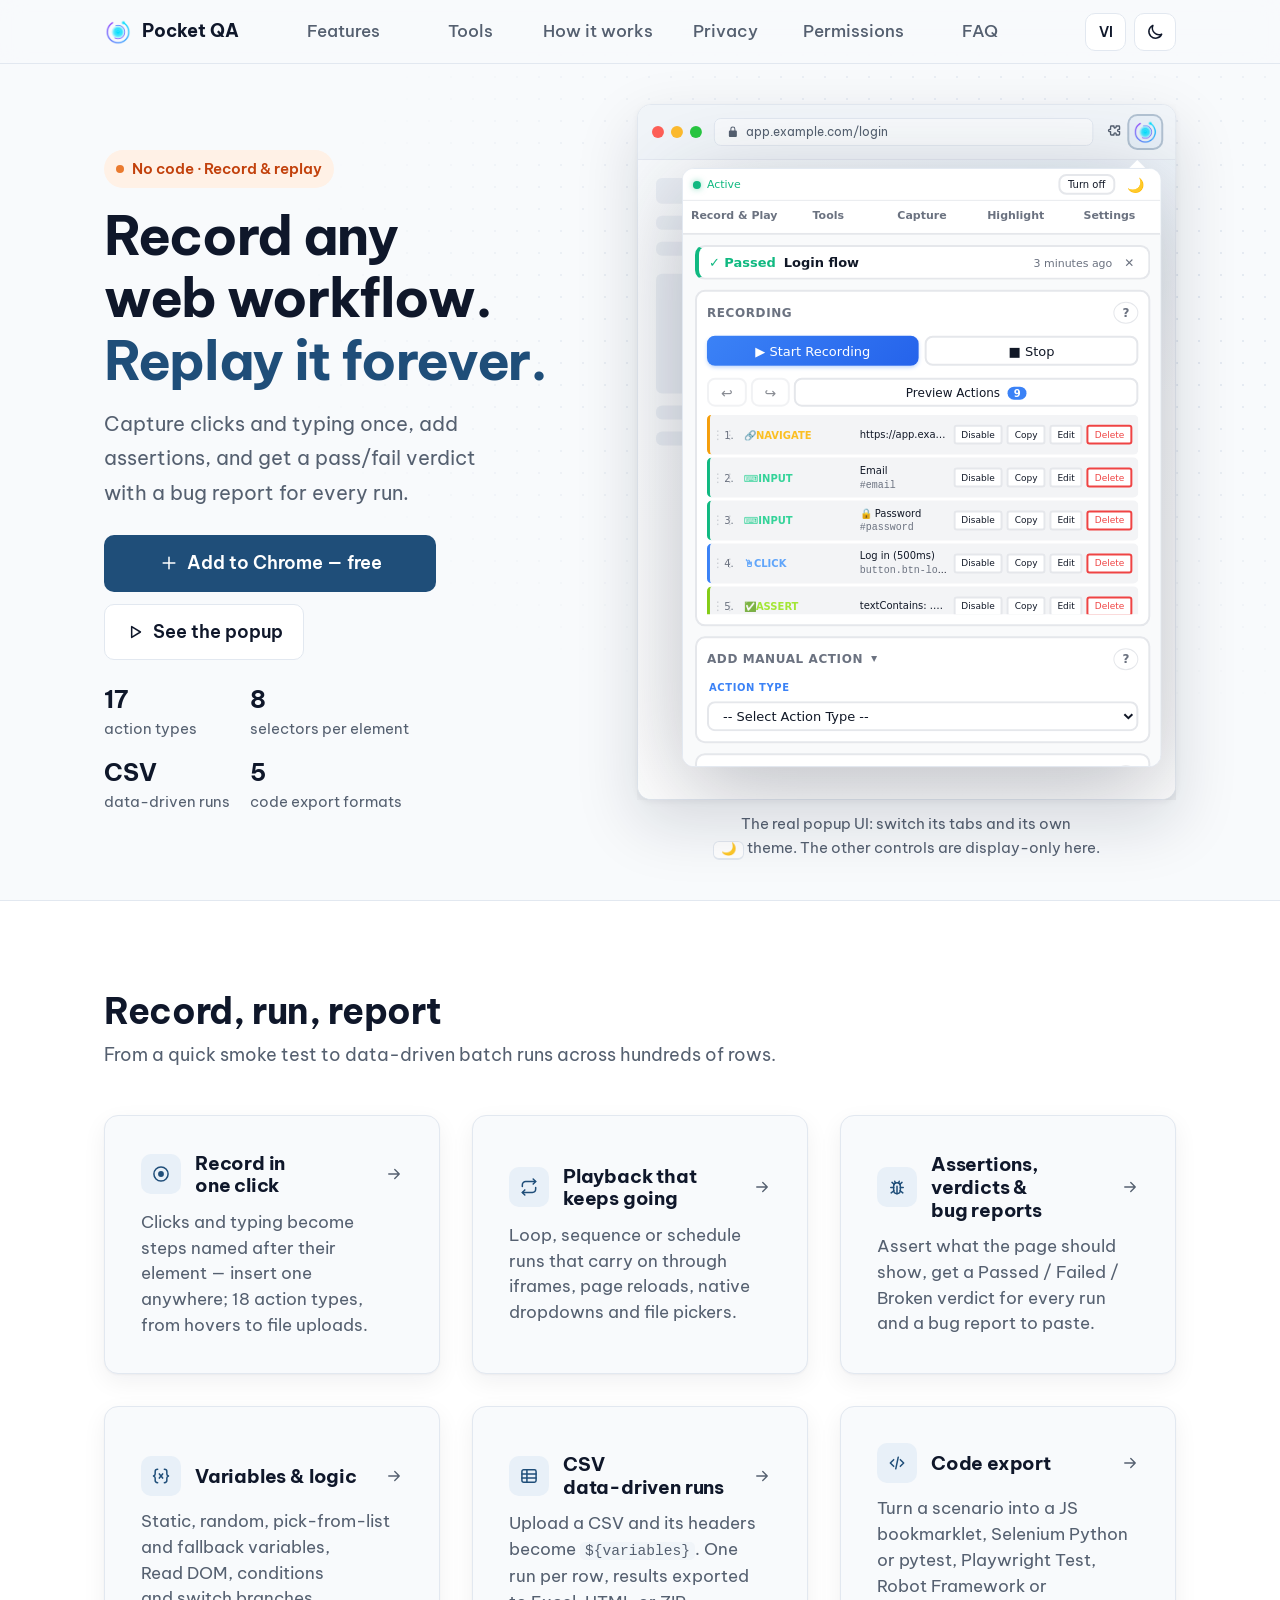
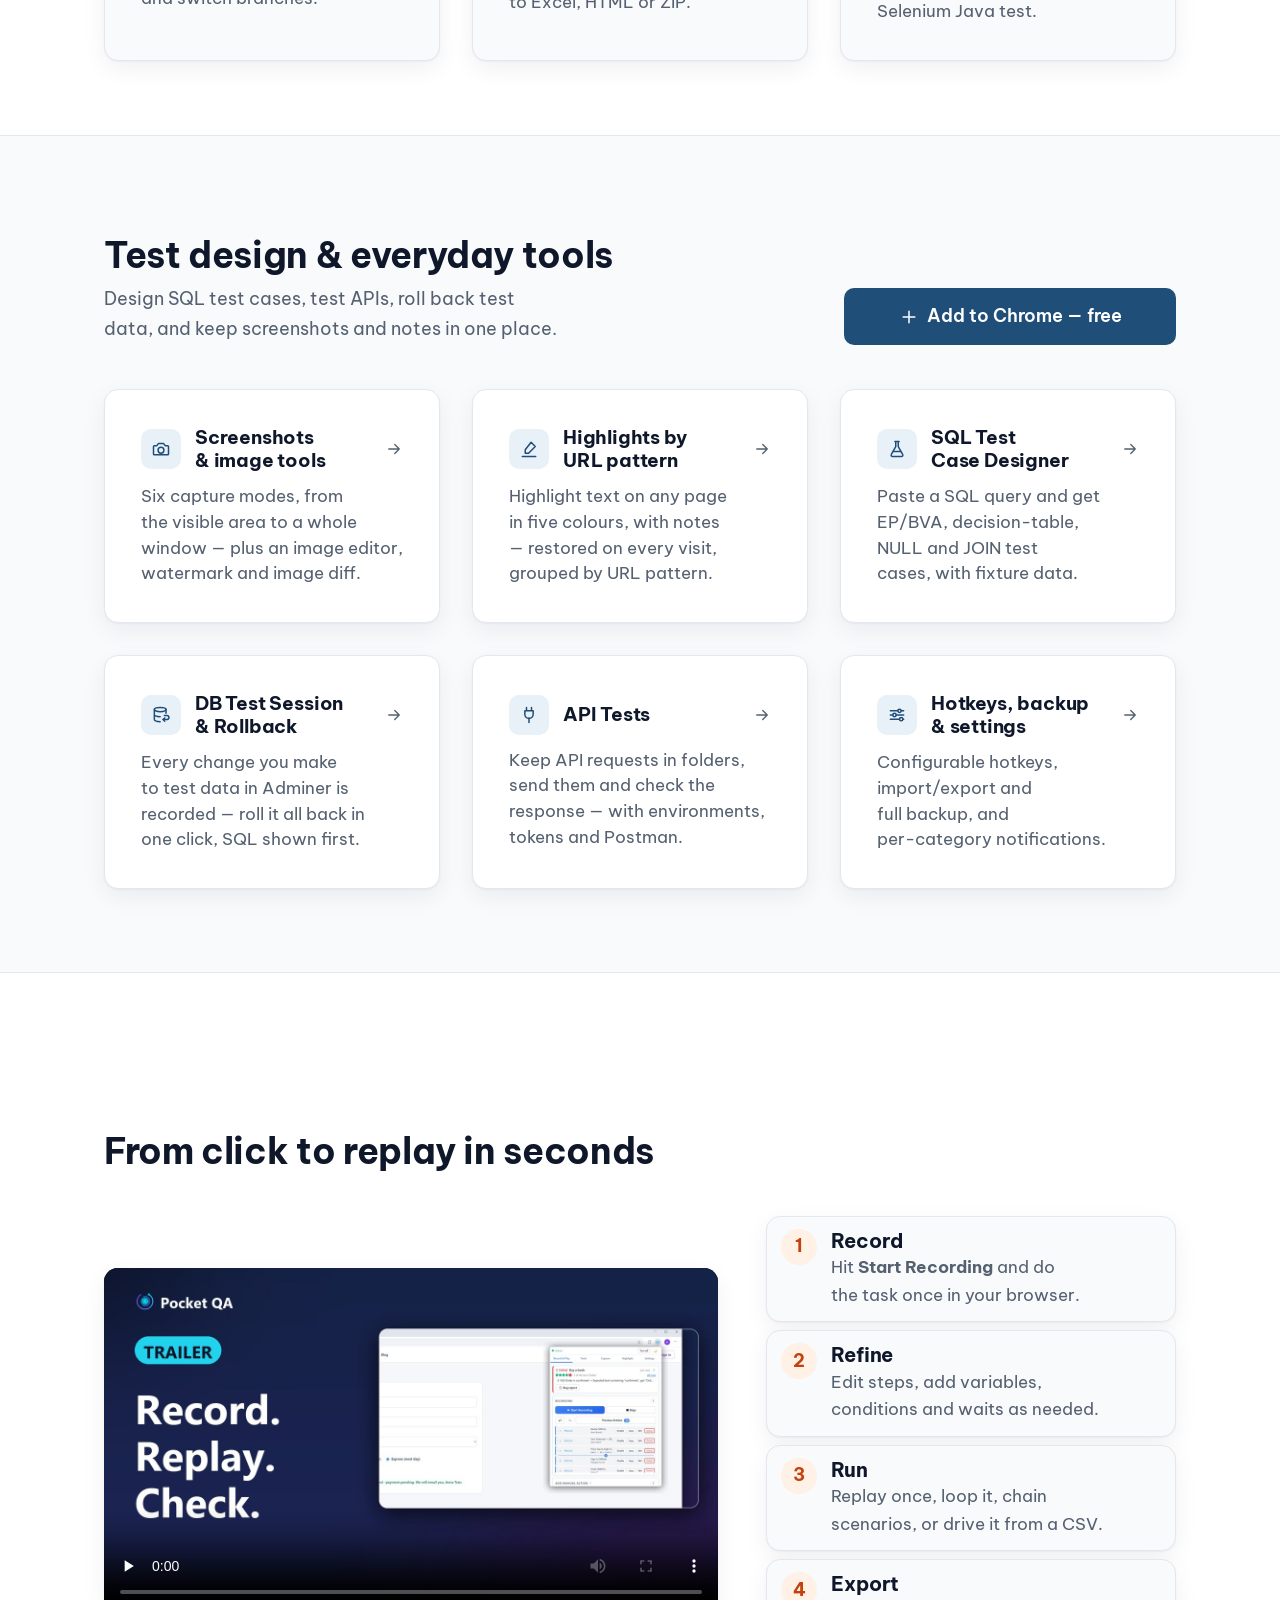
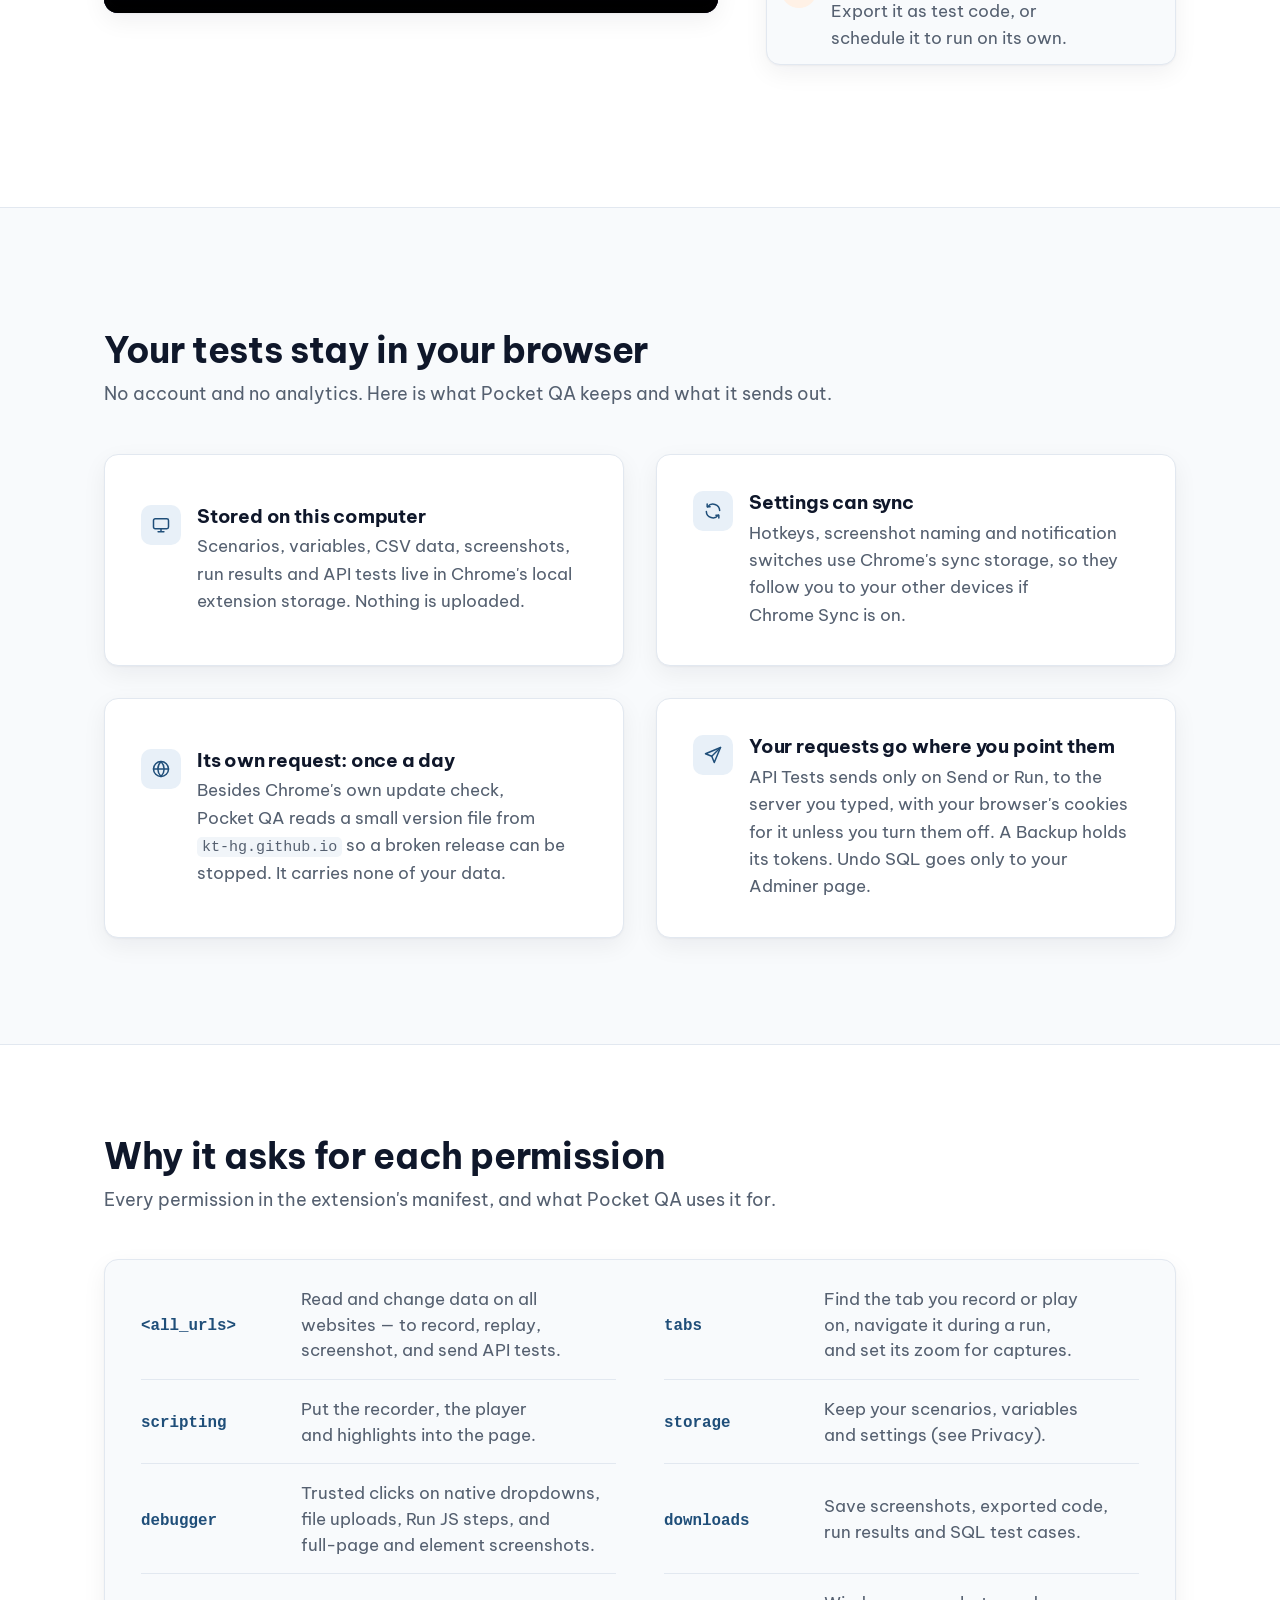
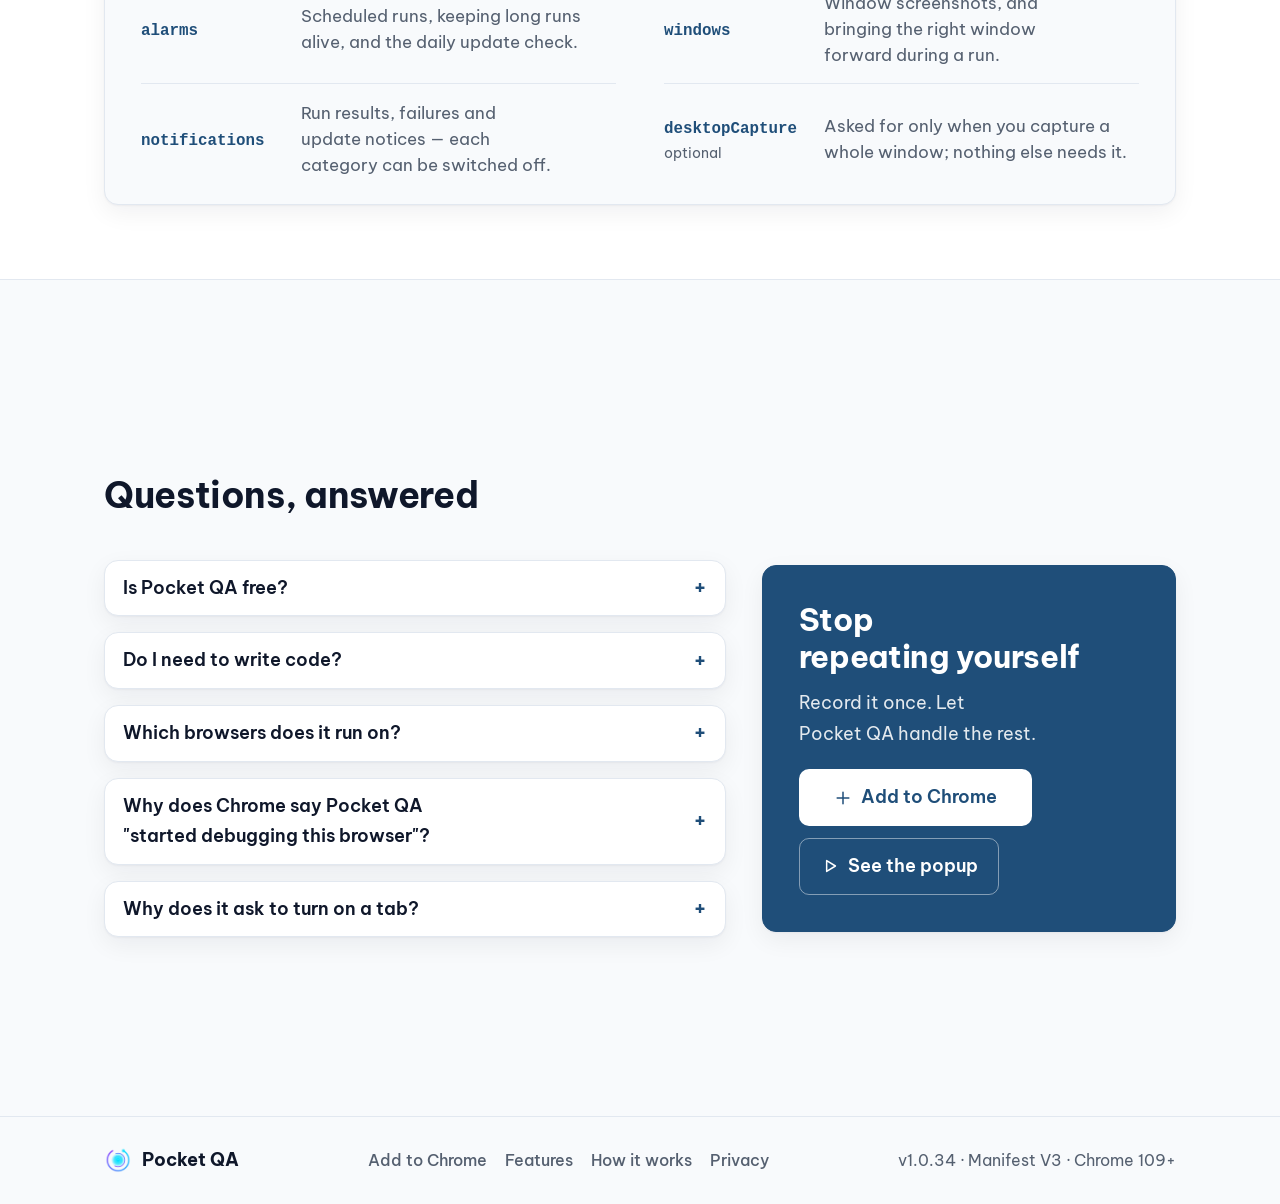
==== commit 0fc74182: "feat: the feature pages show 1.0.34 — new shots, sections and videos - Every screenshot re-taken fro" ====
--- a/index.html
+++ b/index.html
@@ -173,8 +173,8 @@
           <h3><span lang="en">Record in one click</span><span lang="vi">Ghi lại bằng một click</span></h3>
           <svg class="i go" viewBox="0 0 24 24" aria-hidden="true"><path d="M5 12h14M13 6l6 6-6 6"/></svg>
           <p class="more">
-            <span lang="en">Clicks and typing become steps named after their element — insert one anywhere; 17 action types, from hovers to file uploads.</span>
-            <span lang="vi">Click và nhập liệu thành các bước mang tên phần tử — chèn ở đâu cũng được; 17 loại hành động, từ hover đến tải file.</span>
+            <span lang="en">Clicks and typing become steps named after their element — insert one anywhere; 18 action types, from hovers to file uploads.</span>
+            <span lang="vi">Click và nhập liệu thành các bước mang tên phần tử — chèn ở đâu cũng được; 18 loại hành động, từ hover đến tải file.</span>
           </p>
         </a>
         <a class="card feature reveal" href="feature.html?id=playback">
@@ -516,7 +516,7 @@
       <a href="#how"><span lang="en">How it works</span><span lang="vi">Cách dùng</span></a>
       <a href="#privacy"><span lang="en">Privacy</span><span lang="vi">Riêng tư</span></a>
     </nav>
-    <span>v<span id="extVersion">1.0.30</span> · Manifest&nbsp;V3 · Chrome&nbsp;109+</span>
+    <span>v<span id="extVersion">1.0.34</span> · Manifest&nbsp;V3 · Chrome&nbsp;109+</span>
   </div>
 </footer>
 
